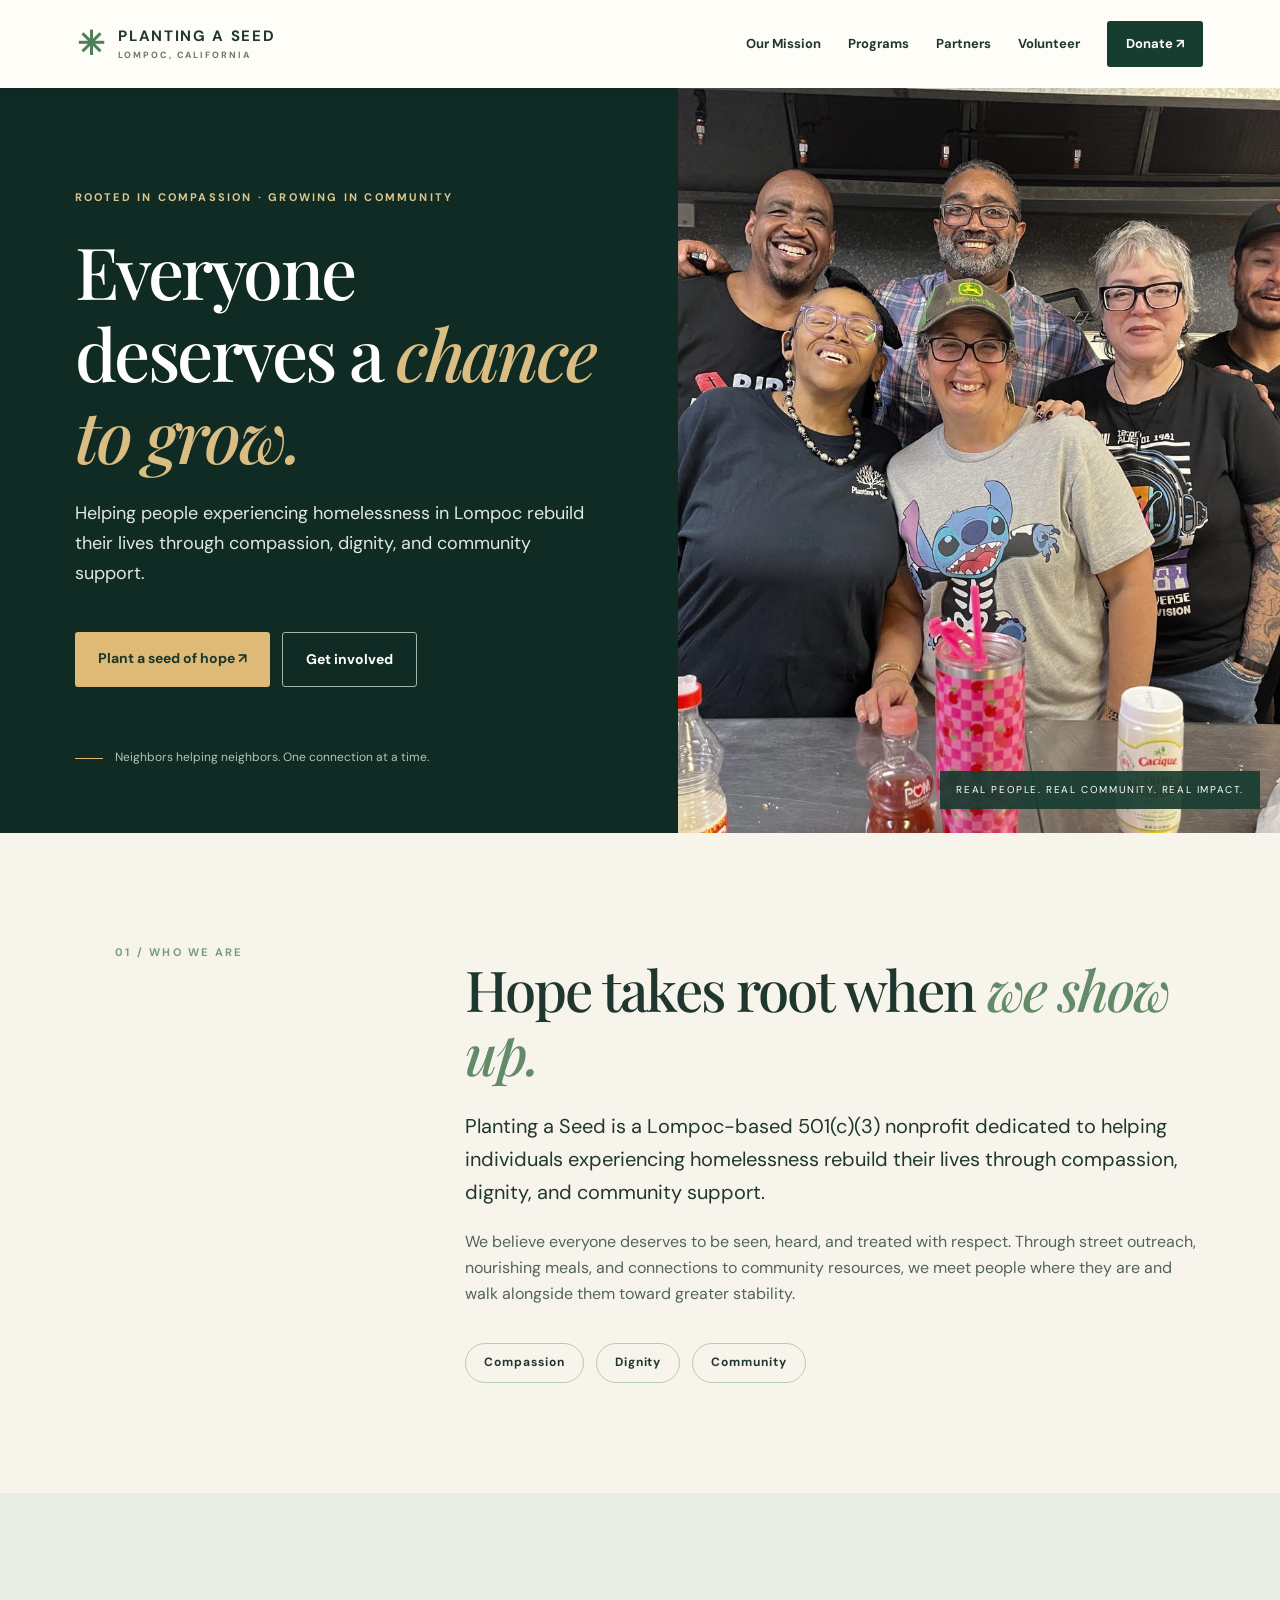
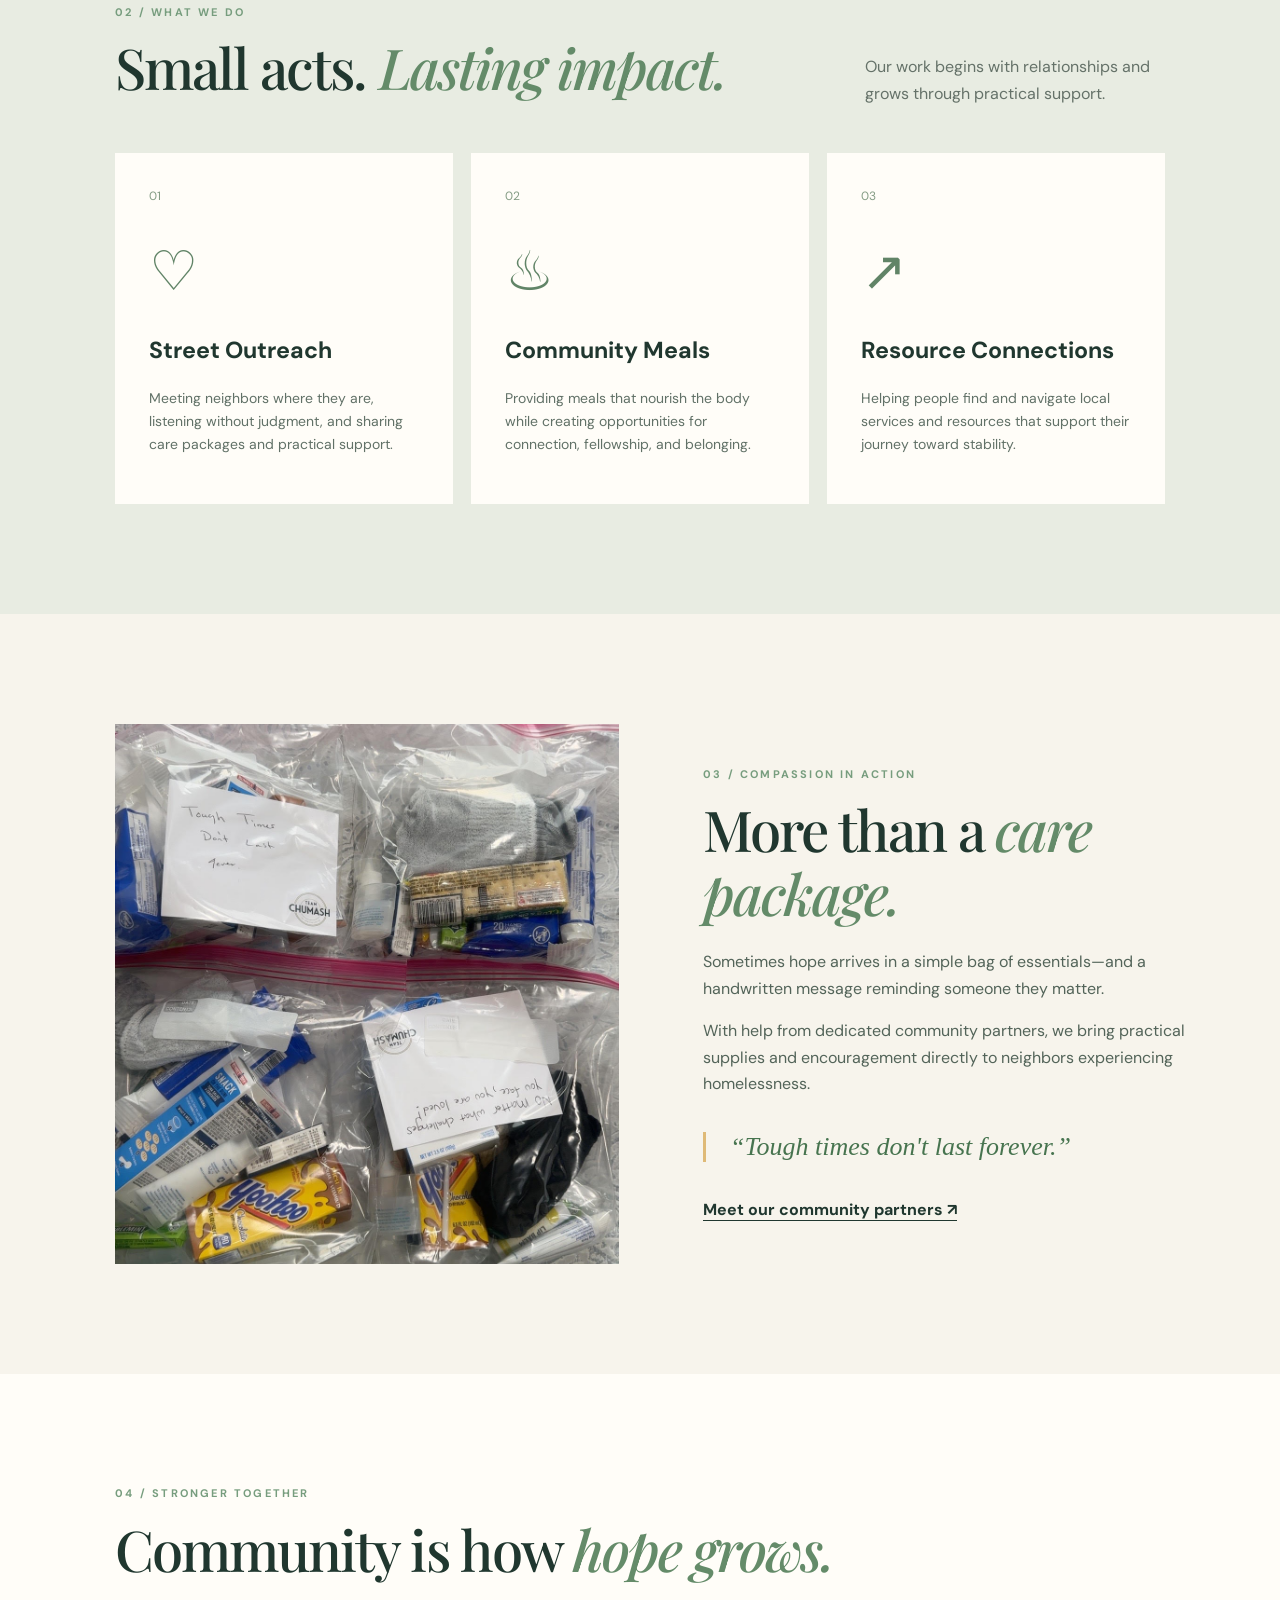
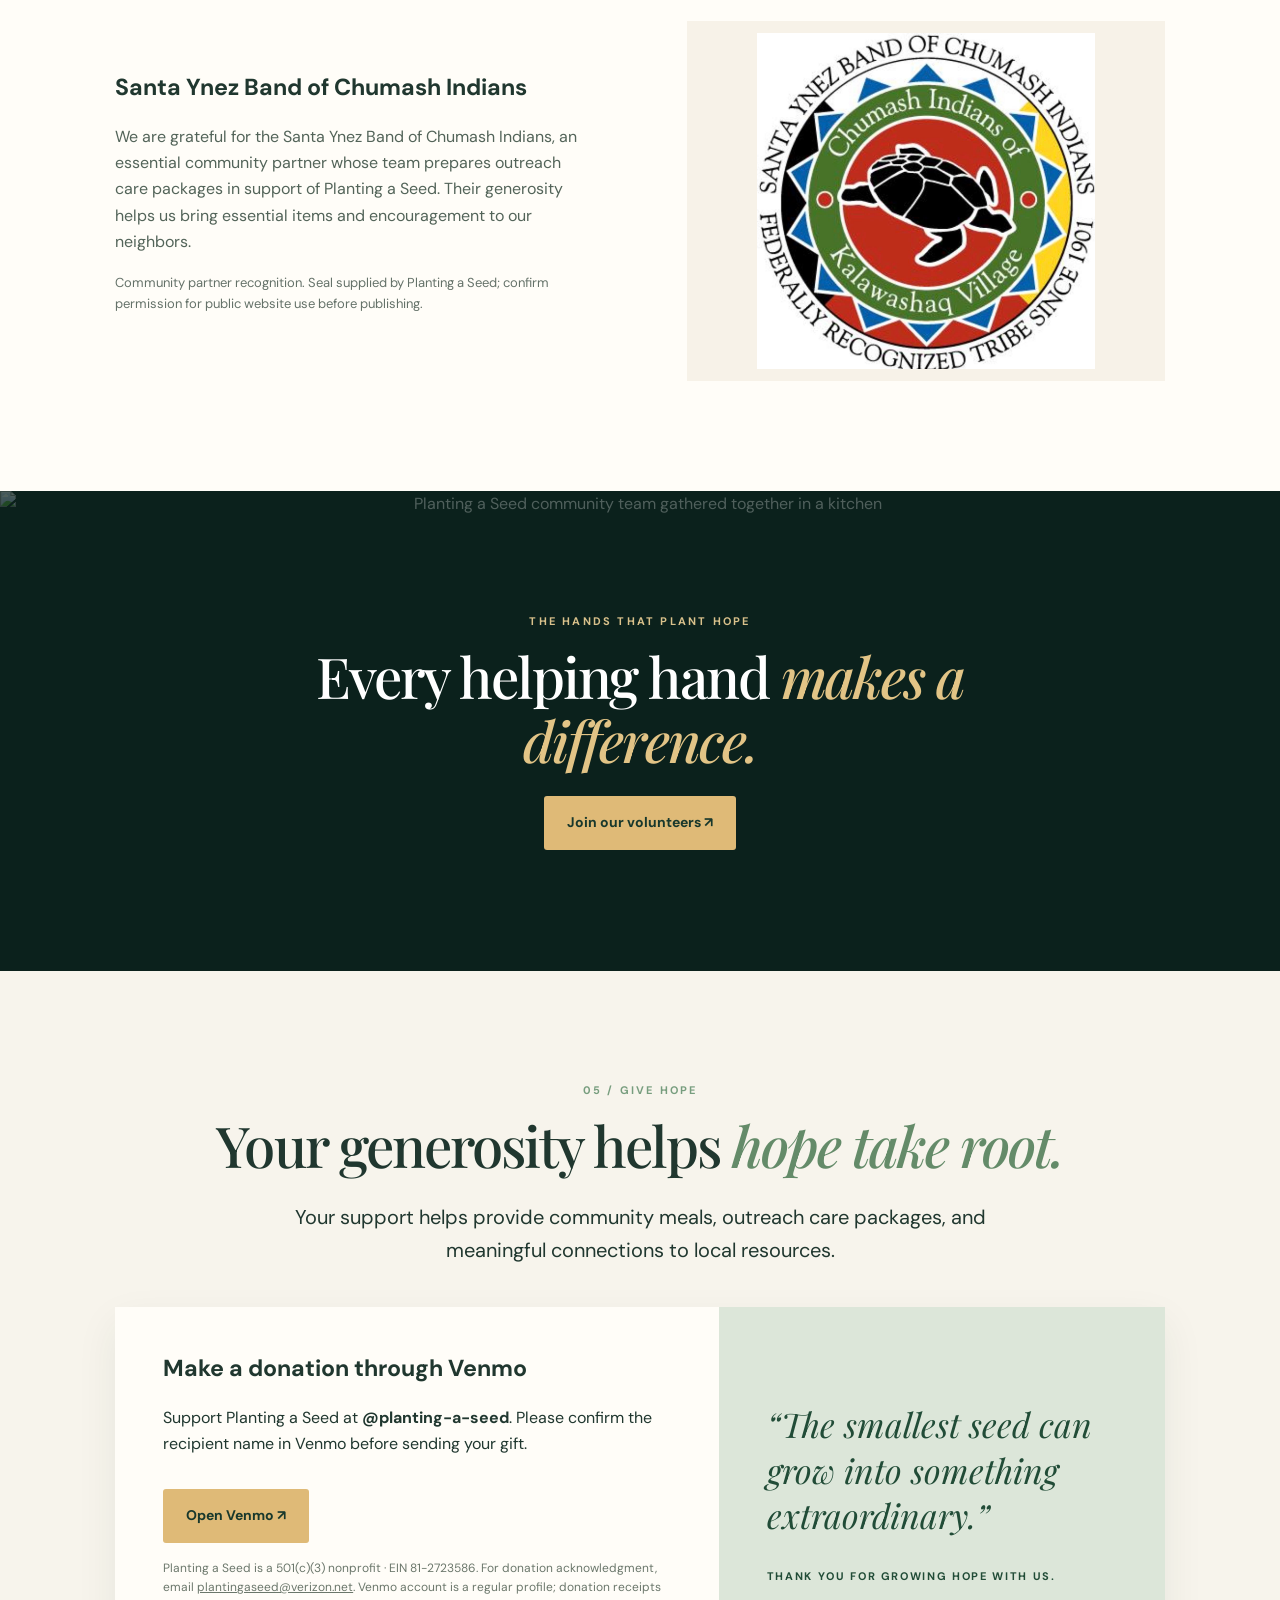
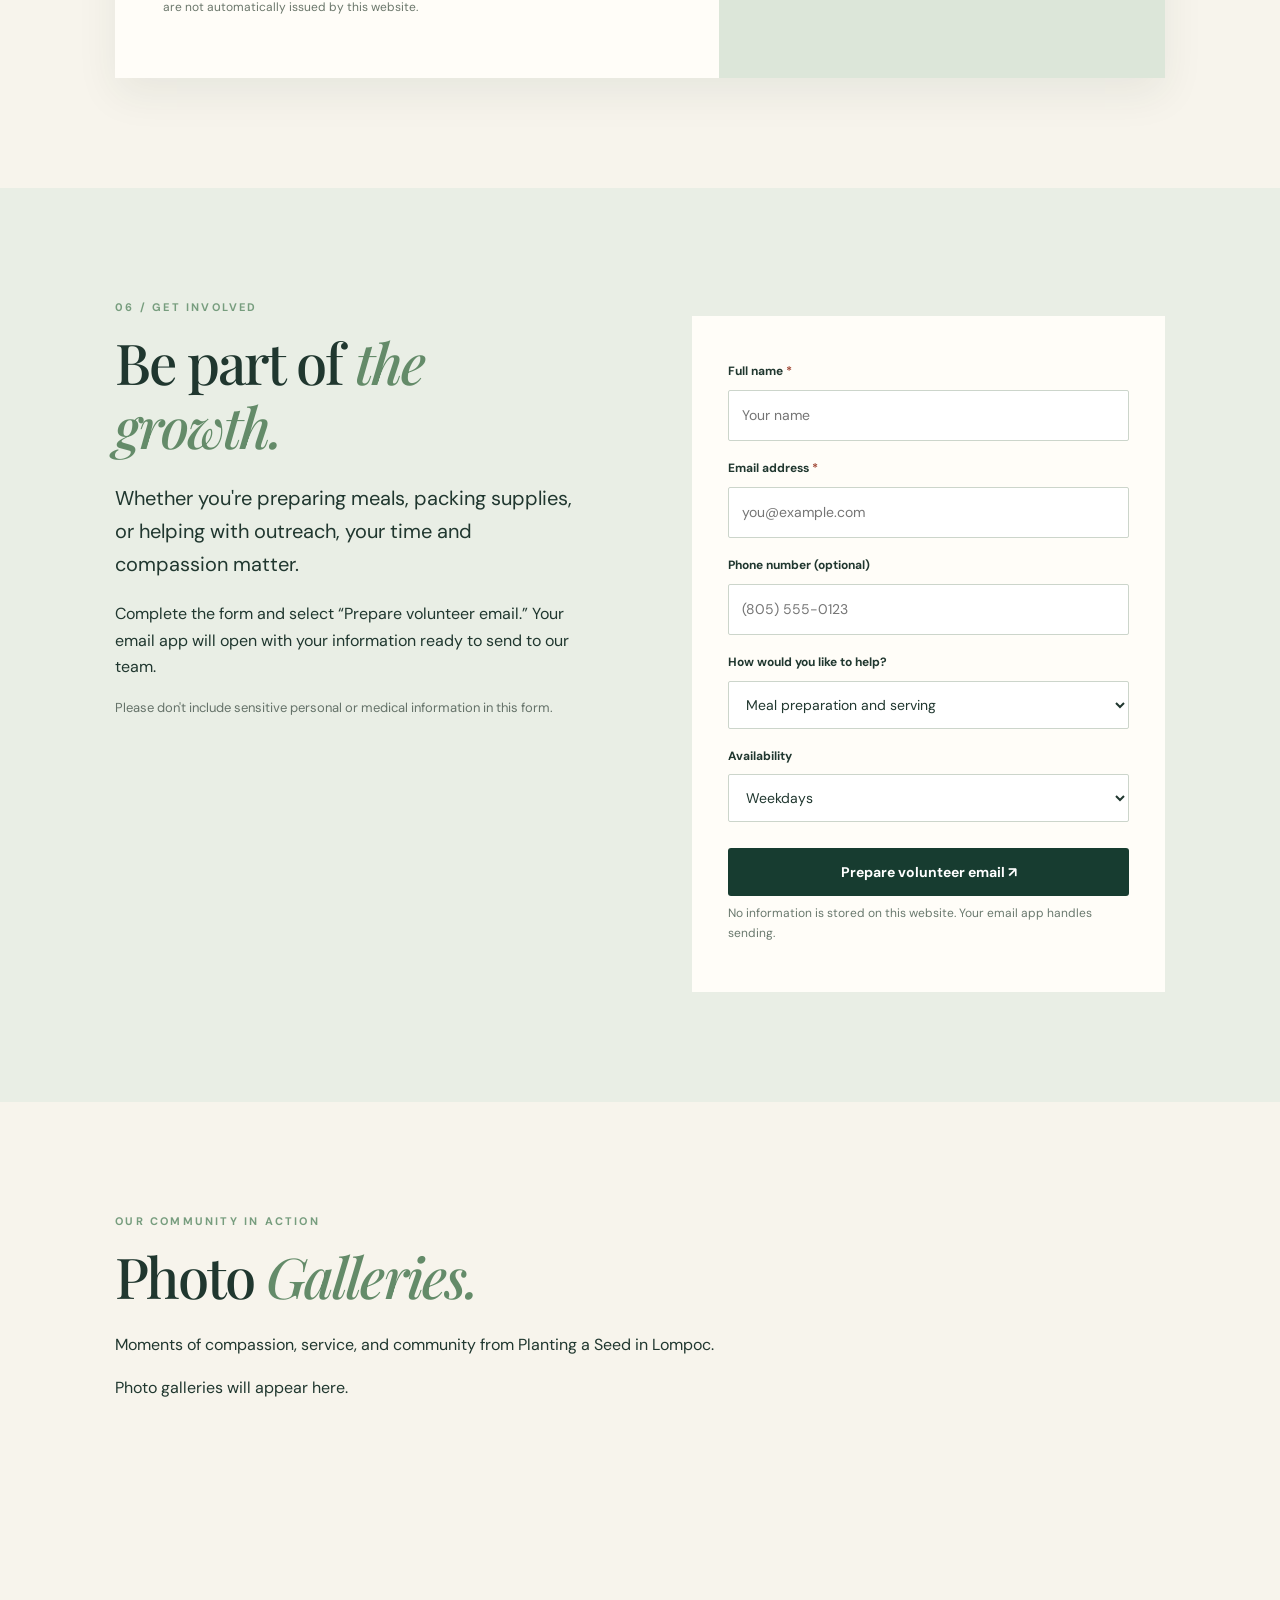
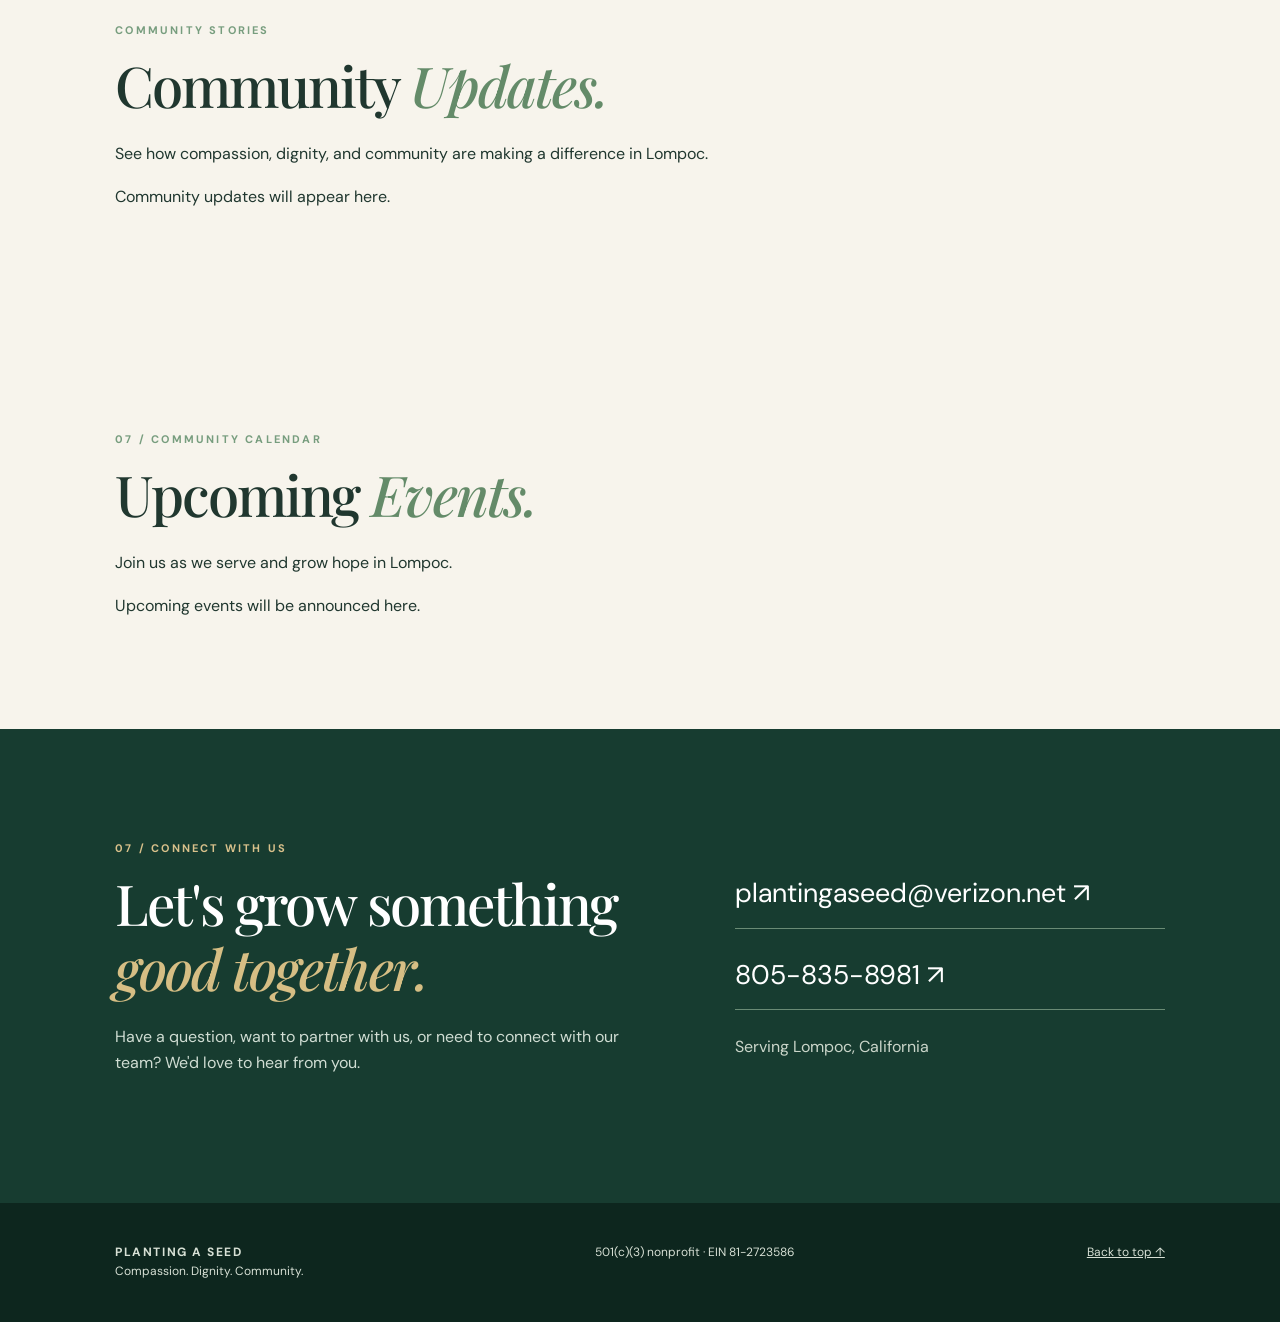
==== index.html @ 2c26a9a2 "Update index.html" ====
<!doctype html><html lang="en"><head><meta charset="utf-8"><meta name="viewport" content="width=device-width,initial-scale=1"><meta name="description" content="Planting a Seed supports neighbors experiencing homelessness in Lompoc through street outreach, meals, and community resource connections."><title>Planting a Seed | Compassion. Dignity. Community.</title><link rel="stylesheet" href="styles.css"></head><body>
<header class="site-header"><a class="brand" href="#home"><span class="brand-mark">✳</span><span>PLANTING A SEED<small>LOMPOC, CALIFORNIA</small></span></a><button class="menu-toggle" aria-label="Toggle navigation" aria-expanded="false">☰</button><nav id="nav"><a href="#about">Our Mission</a><a href="#programs">Programs</a><a href="#partners">Partners</a><a href="#volunteer">Volunteer</a><a class="nav-donate" href="#donate">Donate <span aria-hidden="true">↗</span></a></nav></header>
<main id="home"><section class="hero"><div class="hero-copy"><div class="eyebrow">ROOTED IN COMPASSION · GROWING IN COMMUNITY</div><h1>Everyone deserves a <em>chance to grow.</em></h1><p>Helping people experiencing homelessness in Lompoc rebuild their lives through compassion, dignity, and community support.</p><div class="actions"><a class="btn btn-gold" href="#donate">Plant a seed of hope ↗</a><a class="btn btn-outline" href="#volunteer">Get involved</a></div><div class="hero-note"><span class="line"></span>Neighbors helping neighbors. One connection at a time.</div></div><div class="hero-visual"><img src="Volunteers.jpg" alt="Planting a Seed community team gathered together in a kitchen"><div class="photo-caption">REAL PEOPLE. REAL COMMUNITY. REAL IMPACT.</div></div></section>
<section id="about" class="intro section"><div class="section-tag">01 / WHO WE ARE</div><div><h2>Hope takes root when <em>we show up.</em></h2><p class="lead">Planting a Seed is a Lompoc-based 501(c)(3) nonprofit dedicated to helping individuals experiencing homelessness rebuild their lives through compassion, dignity, and community support.</p><p>We believe everyone deserves to be seen, heard, and treated with respect. Through street outreach, nourishing meals, and connections to community resources, we meet people where they are and walk alongside them toward greater stability.</p><div class="values"><span>Compassion</span><span>Dignity</span><span>Community</span></div></div></section>
<section id="programs" class="programs section"><div class="section-heading"><div><div class="section-tag">02 / WHAT WE DO</div><h2>Small acts. <em>Lasting impact.</em></h2></div><p>Our work begins with relationships and grows through practical support.</p></div><div class="program-grid"><article class="program-card"><div class="program-number">01</div><div class="program-icon">♡</div><h3>Street Outreach</h3><p>Meeting neighbors where they are, listening without judgment, and sharing care packages and practical support.</p></article><article class="program-card"><div class="program-number">02</div><div class="program-icon">♨</div><h3>Community Meals</h3><p>Providing meals that nourish the body while creating opportunities for connection, fellowship, and belonging.</p></article><article class="program-card"><div class="program-number">03</div><div class="program-icon">↗</div><h3>Resource Connections</h3><p>Helping people find and navigate local services and resources that support their journey toward stability.</p></article></div></section>
<section class="story section"><div class="story-image"><img src="CP.jpg" alt="Planting a Seed outreach care packages"></div><div class="story-copy"><div class="section-tag">03 / COMPASSION IN ACTION</div><h2>More than a <em>care package.</em></h2><p>Sometimes hope arrives in a simple bag of essentials—and a handwritten message reminding someone they matter.</p><p>With help from dedicated community partners, we bring practical supplies and encouragement directly to neighbors experiencing homelessness.</p><blockquote>“Tough times don't last forever.”</blockquote><a class="text-link" href="#partners">Meet our community partners ↗</a></div></section>
<section id="partners" class="partners section"><div class="section-tag">04 / STRONGER TOGETHER</div><h2>Community is how <em>hope grows.</em></h2><div class="partner-layout"><div><h3>Santa Ynez Band of Chumash Indians</h3><p>We are grateful for the Santa Ynez Band of Chumash Indians, an essential community partner whose team prepares outreach care packages in support of Planting a Seed. Their generosity helps us bring essential items and encouragement to our neighbors.</p><p class="muted">Community partner recognition. Seal supplied by Planting a Seed; confirm permission for public website use before publishing.</p></div><img class="partner-seal" src="chumash.jpg" alt="Santa Ynez Band of Chumash Indians tribal seal"></div></section>
<section class="volunteer-photo"><img src="Care packages.jpg" alt="Planting a Seed community team gathered together in a kitchen"><div><div class="section-tag light">THE HANDS THAT PLANT HOPE</div><h2>Every helping hand <em>makes a difference.</em></h2><a href="#volunteer" class="btn btn-gold">Join our volunteers ↗</a></div></section>
<section id="donate" class="donate section"><div class="section-tag">05 / GIVE HOPE</div><h2>Your generosity helps <em>hope take root.</em></h2><p class="lead">Your support helps provide community meals, outreach care packages, and meaningful connections to local resources.</p><div class="donate-panel"><div><h3>Make a donation through Venmo</h3><p>Support Planting a Seed at <strong>@planting-a-seed</strong>. Please confirm the recipient name in Venmo before sending your gift.</p><a class="btn btn-gold" href="https://venmo.com/u/planting-a-seed" target="_blank" rel="noopener noreferrer">Open Venmo ↗</a><p class="fineprint">Planting a Seed is a 501(c)(3) nonprofit · EIN 81-2723586. For donation acknowledgment, email <a href="mailto:plantingaseed@verizon.net">plantingaseed@verizon.net</a>. Venmo account is a regular profile; donation receipts are not automatically issued by this website.</p></div><div class="donate-quote">“The smallest seed can grow into something extraordinary.”<span>THANK YOU FOR GROWING HOPE WITH US.</span></div></div></section>
<section id="volunteer" class="volunteer section"><div class="section-tag">06 / GET INVOLVED</div><div class="volunteer-grid"><div><h2>Be part of <em>the growth.</em></h2><p class="lead">Whether you're preparing meals, packing supplies, or helping with outreach, your time and compassion matter.</p><p>Complete the form and select “Prepare volunteer email.” Your email app will open with your information ready to send to our team.</p><p class="muted">Please don't include sensitive personal or medical information in this form.</p></div><form id="volunteer-form"><label for="full-name">Full name <span>*</span></label><input id="full-name" name="full-name" required autocomplete="name" maxlength="100" placeholder="Your name"><label for="email">Email address <span>*</span></label><input id="email" name="email" type="email" required autocomplete="email" maxlength="150" placeholder="you@example.com"><label for="phone">Phone number (optional)</label><input id="phone" name="phone" type="tel" autocomplete="tel" maxlength="30" placeholder="(805) 555-0123"><label for="interest">How would you like to help?</label><select id="interest" name="interest"><option>Meal preparation and serving</option><option>Street outreach</option><option>Care package preparation</option><option>Community resource assistance</option><option>Wherever I'm needed</option></select><label for="availability">Availability</label><select id="availability" name="availability"><option>Weekdays</option><option>Weekends</option><option>Flexible</option></select><button class="btn btn-green" type="submit">Prepare volunteer email ↗</button><p class="form-help" id="form-status" role="status">No information is stored on this website. Your email app handles sending.</p></form></div></section>
<section id="photos" class="section"><div class="section-tag">OUR COMMUNITY IN ACTION</div><h2>Photo <em>Galleries.</em></h2><p>Moments of compassion, service, and community from Planting a Seed in Lompoc.</p><div id="galleries-list"><p>Photo galleries will appear here.</p></div></section>
<section id="updates" class="section"><div class="section-tag">COMMUNITY STORIES</div><h2>Community <em>Updates.</em></h2><p>See how compassion, dignity, and community are making a difference in Lompoc.</p><div id="updates-list"><p>Community updates will appear here.</p></div></section>
<section id="events" class="section"> <div class="section-tag">07 / COMMUNITY CALENDAR</div> <h2>Upcoming <em>Events.</em></h2> <p>Join us as we serve and grow hope in Lompoc.</p> <div id="events-list"> <p>Upcoming events will be announced here.</p></div></section>
<section id="contact" class="contact section"><div><div class="section-tag light">07 / CONNECT WITH US</div><h2>Let's grow something <em>good together.</em></h2><p>Have a question, want to partner with us, or need to connect with our team? We'd love to hear from you.</p></div><div class="contact-links"><a href="mailto:plantingaseed@verizon.net">plantingaseed@verizon.net ↗</a><a href="tel:+18058358981">805-835-8981 ↗</a><span>Serving Lompoc, California</span></div></section></main>
<!-- Photo Gallery Lightbox --><div id="photo-lightbox"role="dialog"aria-modal="true"aria-label="Photo gallery viewer"aria-hidden="true"style="display:none;"><button id="lightbox-close"aria-label="Close photo viewer">&times;</button><button id="lightbox-prev"aria-label="Previous photo">&#10094;</button><img id="lightbox-image"src=""alt="Gallery photo"><button id="lightbox-next"aria-label="Next photo">&#10095;</button><div id="lightbox-counter"></div></div><!-- End Photo Gallery Lightbox -->
<footer><div><strong>PLANTING A SEED</strong><span>Compassion. Dignity. Community.</span></div><div>501(c)(3) nonprofit · EIN 81-2723586</div><a href="#home">Back to top ↑</a></footer><script src="script.js"></script></body></html>
---- styles.css ----
@import url('https://fonts.googleapis.com/css2?family=DM+Sans:wght@400;500;600;700&family=Playfair+Display:ital,wght@0,500;0,600;0,700;1,500;1,600&display=swap');:root{--green:#173c30;--deep:#102b24;--cream:#f7f4ec;--sage:#e8ece2;--gold:#dfba77;--ink:#20372f;--muted:#657269}*{box-sizing:border-box}html{scroll-behavior:smooth}body{margin:0;color:var(--ink);background:var(--cream);font:16px/1.65 'DM Sans',Arial,sans-serif}h1,h2,h3,p{margin-top:0}h1,h2,h3{line-height:1.14}h1,h2{font-family:'Playfair Display',Georgia,serif;font-weight:500;letter-spacing:-.035em}h1{font-size:clamp(3.1rem,5.6vw,6rem);margin:24px 0}h2{font-size:clamp(2.5rem,4.4vw,4.6rem);margin:14px 0 24px}h3{font-size:1.45rem}em{font-weight:500;color:#648b69}a{color:inherit}img{display:block;width:100%;height:100%;object-fit:cover}.site-header{height:88px;display:flex;align-items:center;justify-content:space-between;padding:0 6%;background:#fffdf8;position:sticky;top:0;z-index:20;box-shadow:0 2px 16px #102b240b}.brand{display:flex;align-items:center;gap:12px;text-decoration:none;font-size:15px;font-weight:700;letter-spacing:.11em;line-height:1.2}.brand small{display:block;font-size:9px;letter-spacing:.21em;color:#6b776b;margin-top:5px}.brand-mark{font-size:33px;color:#4d8059}.site-header nav{display:flex;align-items:center;gap:27px}.site-header nav a{text-decoration:none;font-size:13px;font-weight:700}.site-header nav a:hover,.text-link:hover{color:#63865b}.nav-donate{background:var(--green);color:#fff!important;padding:12px 19px;border-radius:3px}.menu-toggle{display:none}.hero{background:var(--deep);color:white;display:grid;grid-template-columns:53% 47%;min-height:660px}.hero-copy{padding:100px 9% 65px 11%;display:flex;flex-direction:column;align-items:flex-start;justify-content:center}.hero h1 em{color:#d9bd82}.hero p{font-size:18px;color:#e1e9df;max-width:530px}.eyebrow,.section-tag{font-size:11px;font-weight:700;letter-spacing:.2em;color:#779d7e}.eyebrow{color:#ddc68f}.actions{display:flex;gap:12px;flex-wrap:wrap;margin:26px 0}.btn{display:inline-block;text-decoration:none;border:0;border-radius:3px;padding:15px 23px;font-weight:700;font-family:inherit;font-size:14px;cursor:pointer;transition:transform .2s}.btn:hover{transform:translateY(-2px)}.btn-gold{background:var(--gold);color:#18382c}.btn-outline{border:1px solid #a6b5a9;color:white}.btn-green{background:var(--green);color:#fff}.hero-note{margin-top:35px;color:#b3c3b8;font-size:12px}.line{display:inline-block;width:28px;height:1px;background:var(--gold);vertical-align:middle;margin-right:12px}.hero-visual{position:relative;min-height:480px}.hero-visual img{filter:saturate(.85)}.photo-caption{position:absolute;bottom:24px;right:20px;background:#173c30e8;color:white;padding:11px 16px;font-size:10px;letter-spacing:.16em}.section{padding:110px 9%}.intro{display:grid;grid-template-columns:30% 70%;gap:35px}.intro>div:last-child{max-width:800px}.lead{font-size:20px;line-height:1.65}.intro p:not(.lead),.story p,.partners p{color:#536459}.values{display:flex;flex-wrap:wrap;gap:12px;margin-top:35px}.values span{border:1px solid #b8c9b7;padding:9px 18px;border-radius:40px;font-size:12px;font-weight:700;letter-spacing:.08em}.programs{background:var(--sage)}.section-heading{display:flex;justify-content:space-between;align-items:end;gap:40px}.section-heading>p{max-width:300px;color:var(--muted)}.program-grid{display:grid;grid-template-columns:repeat(3,1fr);gap:18px;margin-top:30px}.program-card{background:#fffdf8;padding:34px;min-height:310px}.program-number{font-size:12px;color:#849c84}.program-icon{font-family:Georgia,serif;font-size:55px;color:#618467;margin:20px 0}.program-card p{color:#617167;font-size:14px}.story{display:grid;grid-template-columns:48% 52%;gap:8%;align-items:center}.story-image{height:540px}.story-copy{padding-right:10%}.story blockquote{font:italic 26px Georgia,serif;color:#47744f;border-left:3px solid var(--gold);padding-left:24px;margin:35px 0}.text-link{font-weight:700;text-decoration:none;border-bottom:1px solid}.partners{background:#fffdf8}.partner-layout{display:grid;grid-template-columns:1fr 1fr;gap:9%;align-items:center;margin-top:40px}.partner-layout img{height:360px}.muted{font-size:13px;color:var(--muted)!important}.volunteer-photo{position:relative;min-height:480px;display:flex;align-items:center;justify-content:center;text-align:center;background:#0b211c;color:white;overflow:hidden}.volunteer-photo>img{position:absolute;inset:0;opacity:.28}.volunteer-photo>div{position:relative;max-width:750px;padding:50px 20px}.volunteer-photo h2 em{color:#e2c486}.light{color:#d9c18b}.donate{text-align:center}.donate>.lead{max-width:700px;margin:0 auto 40px}.donate-panel{display:grid;grid-template-columns:1.15fr .85fr;text-align:left;margin-top:40px;background:#fffdf8;box-shadow:0 16px 40px #16332612}.donate-panel>div{padding:48px}.donate-panel .btn{margin:16px 0}.fineprint{font-size:12px;color:#6b776b}.donate-quote{background:#dce6d9;display:flex;flex-direction:column;justify-content:center;font:italic 34px/1.35 'Playfair Display',Georgia,serif;color:#214c37}.donate-quote span{font:700 11px 'DM Sans',sans-serif;letter-spacing:.15em;margin-top:30px}.volunteer{background:#e9eee5}.volunteer-grid{display:grid;grid-template-columns:1fr 1fr;gap:10%}form{background:#fffdf8;padding:36px;display:flex;flex-direction:column;gap:8px}form label{font-size:12px;font-weight:700;margin-top:10px}form label span{color:#a24b39}input,select{width:100%;padding:13px;border:1px solid #ccd5cb;background:white;border-radius:2px;font:inherit;font-size:14px;color:var(--ink)}form button{margin-top:18px}.form-help{font-size:12px;color:#6a796e}.contact{display:grid;grid-template-columns:1.2fr 1fr;gap:10%;background:var(--green);color:white}.contact h2 em{color:#d6be84}.contact p{color:#d0ddd3}.contact-links{display:flex;flex-direction:column;justify-content:center;gap:24px}.contact-links a{font-size:clamp(18px,2.2vw,27px);text-decoration:none;border-bottom:1px solid #6a8b75;padding-bottom:12px;overflow-wrap:anywhere}.contact-links span{color:#cbd6ca}footer{background:#0d261e;color:#d7e0d5;display:flex;justify-content:space-between;gap:25px;padding:40px 9%;font-size:12px}footer strong,footer span{display:block}footer strong{letter-spacing:.13em}footer a{color:inherit}@media(max-width:850px){.site-header{height:75px}.menu-toggle{display:block;background:transparent;border:0;font-size:27px;color:var(--green);cursor:pointer}.site-header nav{display:none;position:absolute;top:75px;left:0;right:0;background:#fffdf8;padding:25px 6%;flex-direction:column;align-items:stretch;gap:17px;box-shadow:0 12px 20px #102b2418}.site-header nav.open{display:flex}.hero{grid-template-columns:1fr}.hero-copy{padding:75px 7%}.hero-visual{height:340px;min-height:340px}.section{padding:75px 7%}.intro,.story,.partner-layout,.volunteer-grid,.contact,.donate-panel{grid-template-columns:1fr}.intro{gap:20px}.program-grid{grid-template-columns:1fr}.section-heading{display:block}.story{gap:30px}.story-image{height:380px}.story-copy{padding:0}.partner-layout img{height:300px}.donate-panel>div{padding:30px}.donate-quote{min-height:220px}.volunteer-grid{gap:25px}footer{flex-direction:column;padding:35px 7%}}@media(prefers-reduced-motion:reduce){html{scroll-behavior:auto}.btn{transition:none}}

/* Community partner seal */
.partner-layout img.partner-seal { object-fit: contain; background: #f7f2e8; padding: 12px; }

/* PHOTO GALLERY LIGHTBOX */

#photo-lightbox {

  position: fixed;

  inset: 0;

  z-index: 9999;

  background: rgba(0, 0, 0, 0.94);

  display: none;

  align-items: center;

  justify-content: center;

  padding: 60px 55px;

  box-sizing: border-box;

}

#photo-lightbox.is-open {

  display: flex !important;

}

#lightbox-image {

  max-width: 100%;

  max-height: 85vh;

  width: auto;

  height: auto;

  object-fit: contain;

  border-radius: 8px;

}

#photo-lightbox button {

  position: absolute;

  background: rgba(255, 255, 255, 0.15);

  color: white;

  border: none;

  border-radius: 50%;

  width: 44px;

  height: 44px;

  font-size: 26px;

  cursor: pointer;

  display: flex;

  align-items: center;

  justify-content: center;

}

#photo-lightbox button:hover {

  background: rgba(255, 255, 255, 0.3);

}

#lightbox-close {

  top: 15px;

  right: 15px;

}

#lightbox-prev {

  left: 10px;

  top: 50%;

  transform: translateY(-50%);

}

#lightbox-next {

  right: 10px;

  top: 50%;

  transform: translateY(-50%);

}

#lightbox-counter {

  position: absolute;

  bottom: 20px;

  left: 50%;

  transform: translateX(-50%);

  color: white;

  font-size: 14px;

  letter-spacing: 1px;

}

@media (max-width: 600px) {

  #photo-lightbox {

    padding: 65px 15px;

  }

  #lightbox-image {

    max-height: 75vh;

  }

  #lightbox-prev {

    left: 8px;

  }

  #lightbox-next {

    right: 8px;

  }

}
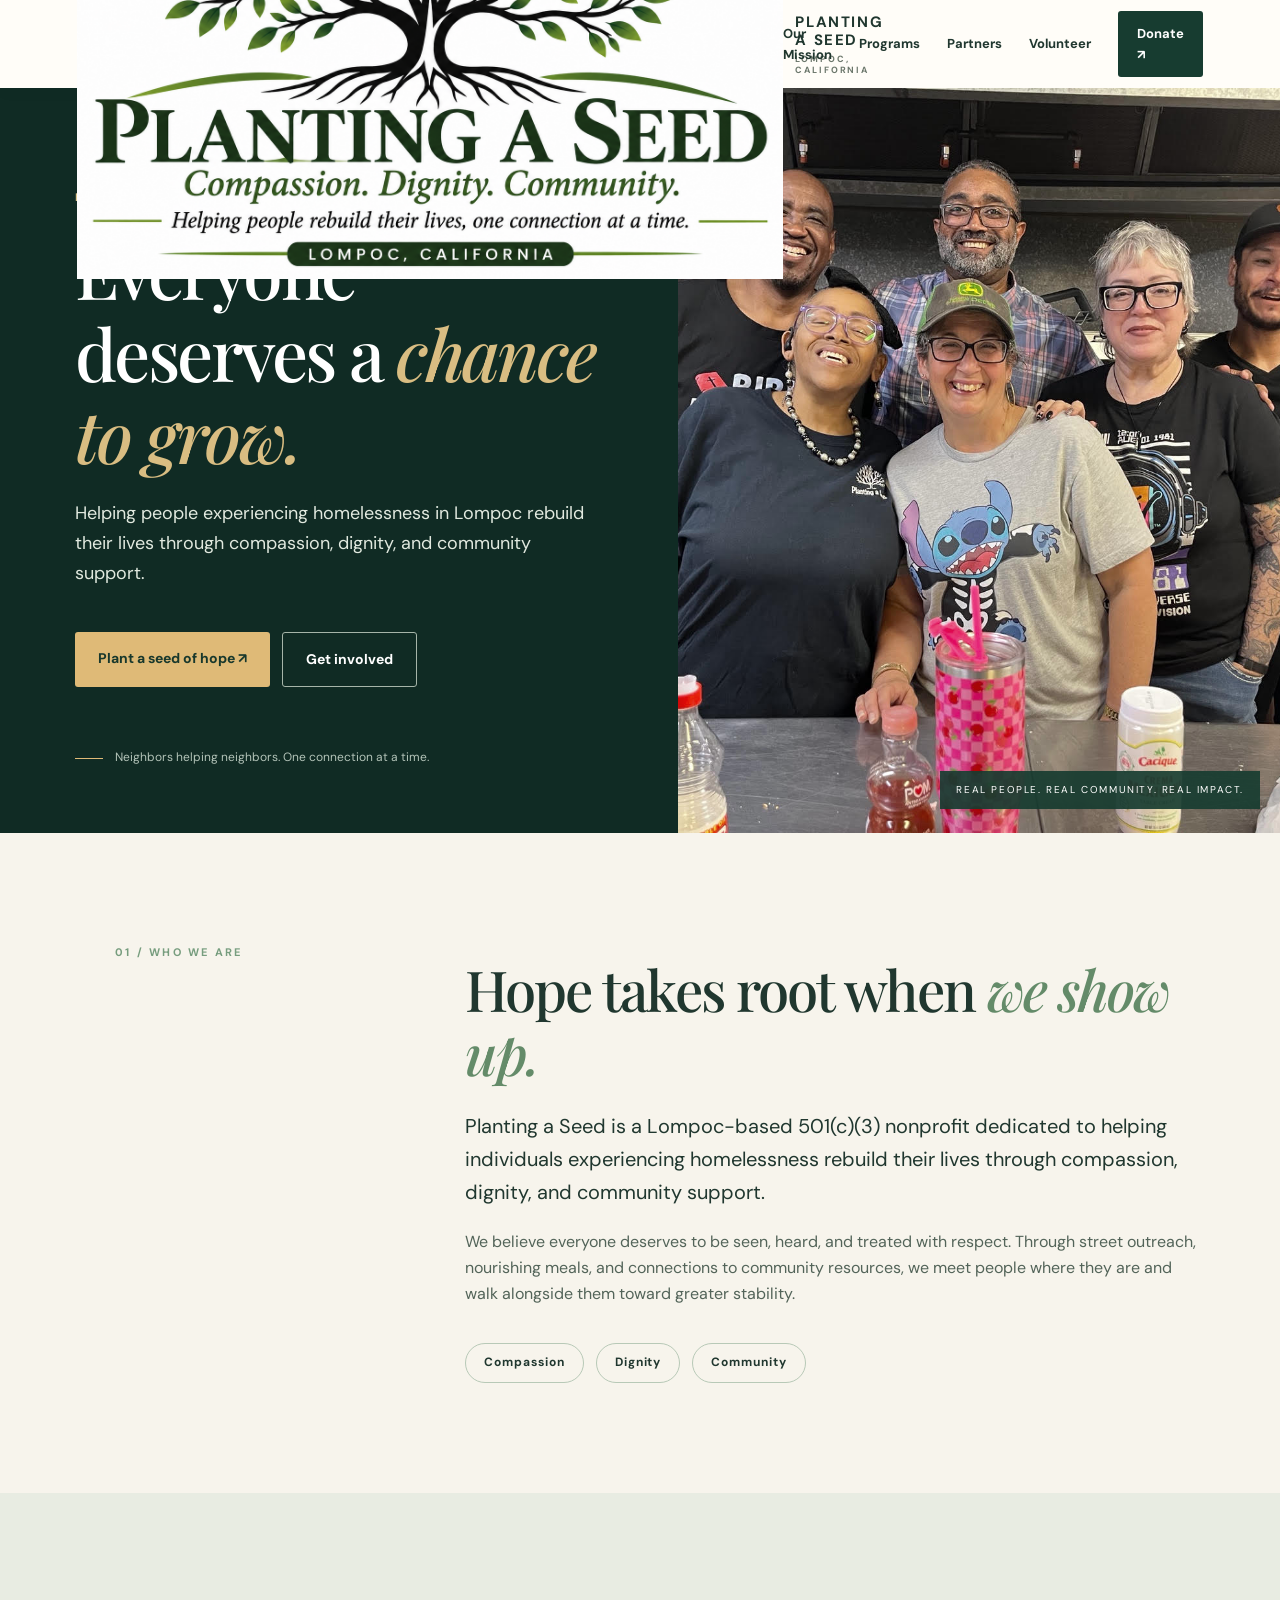
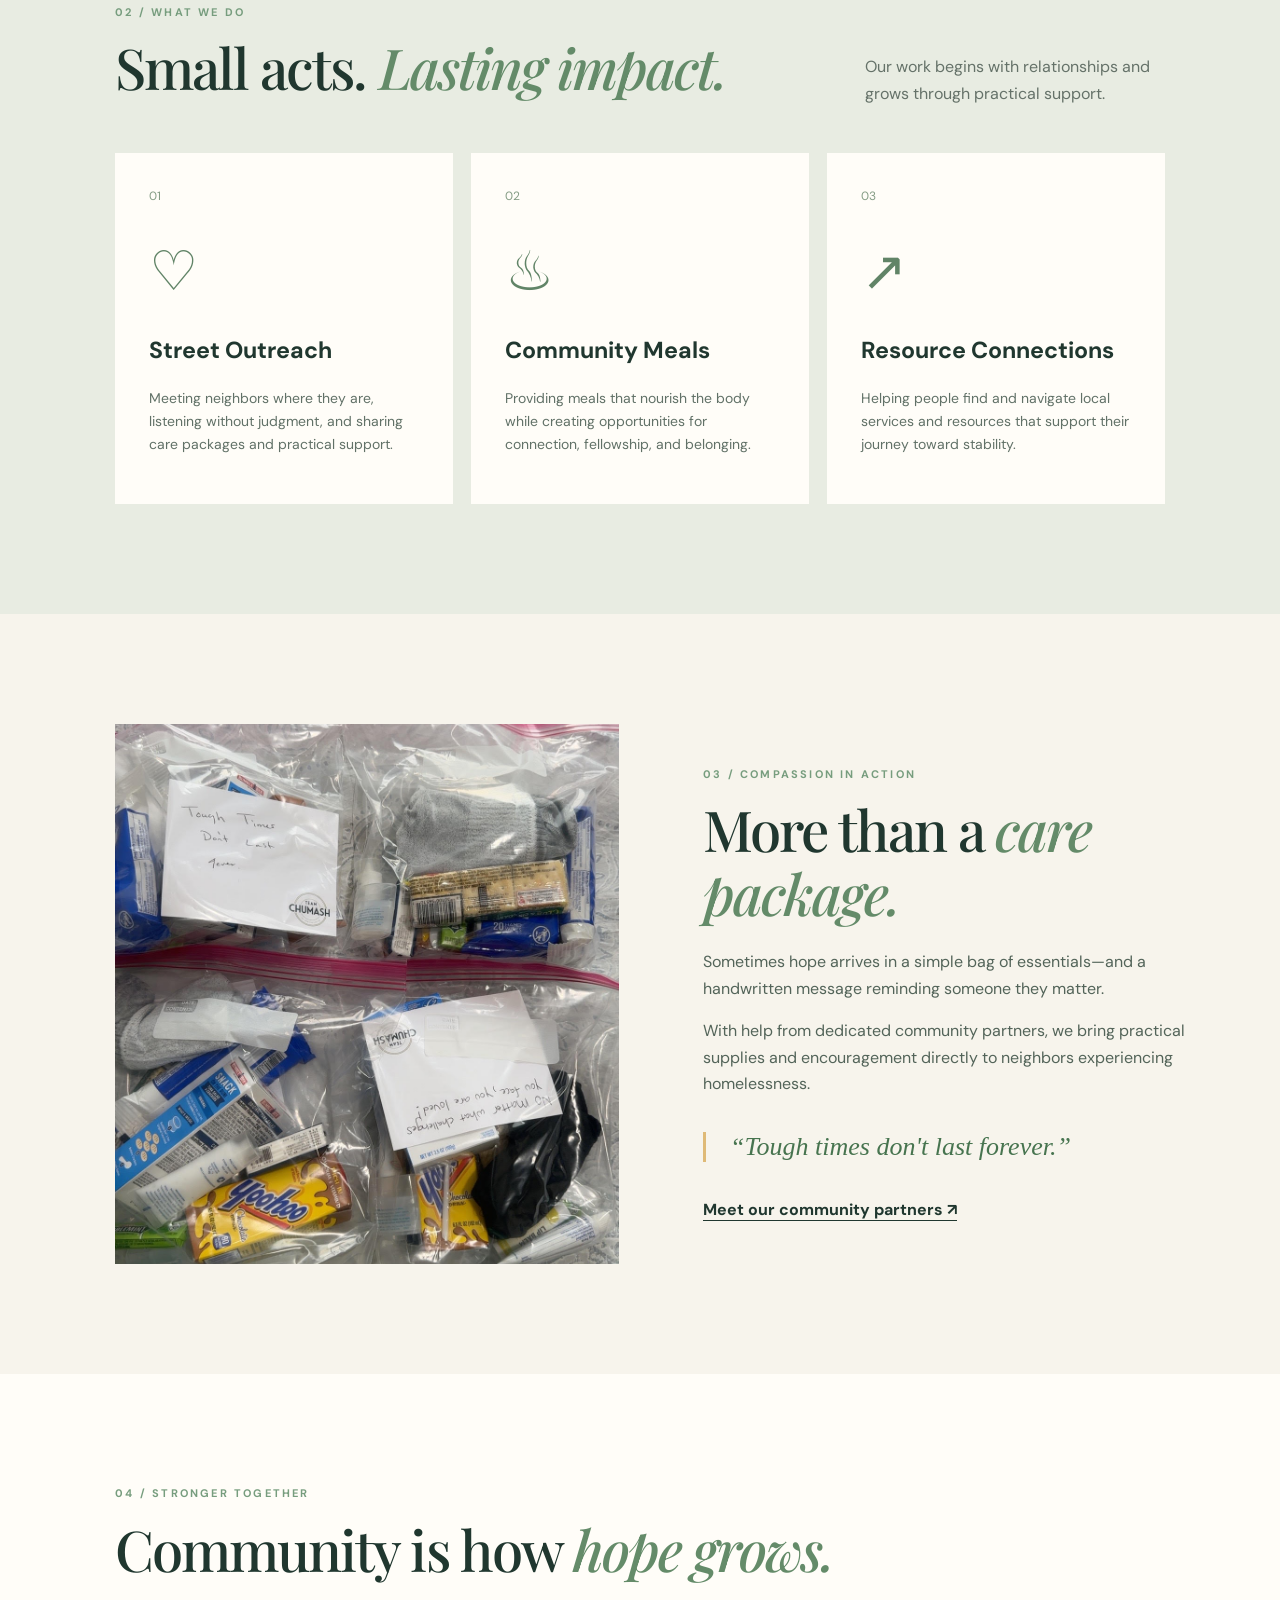
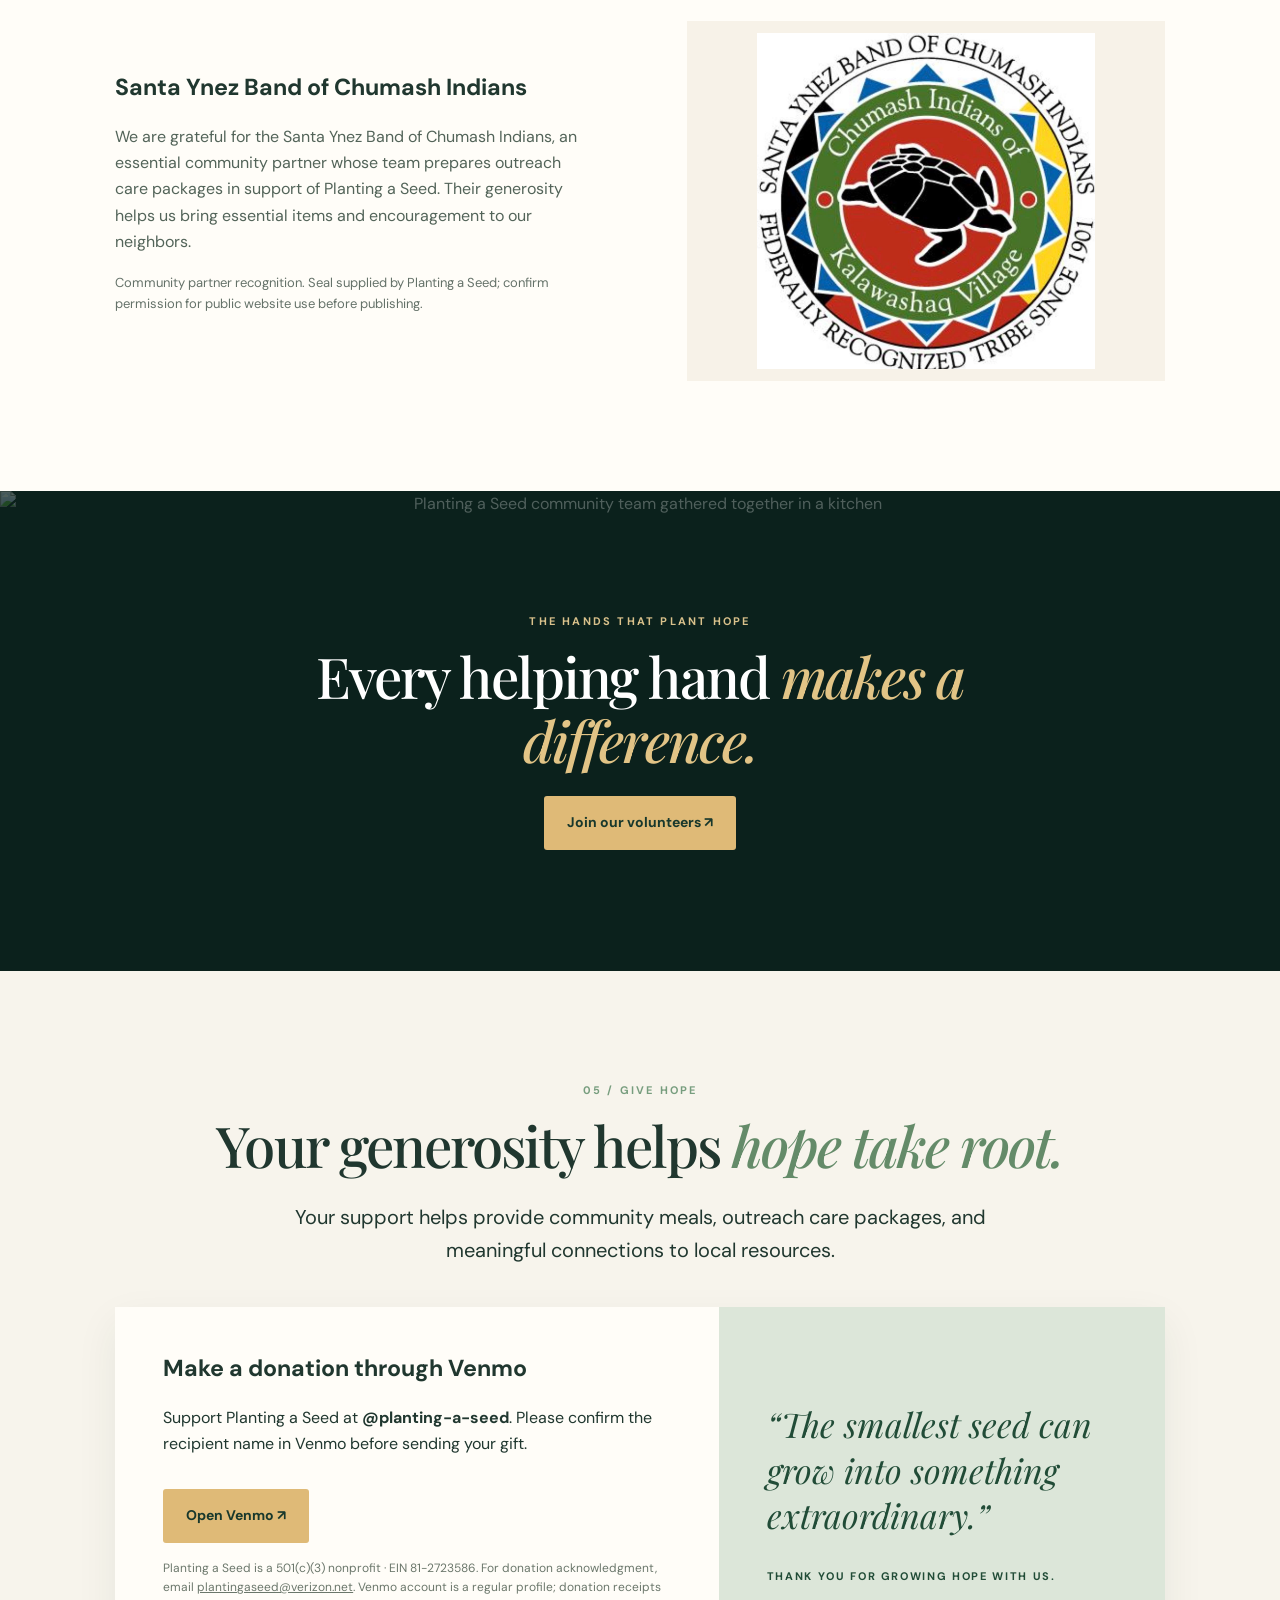
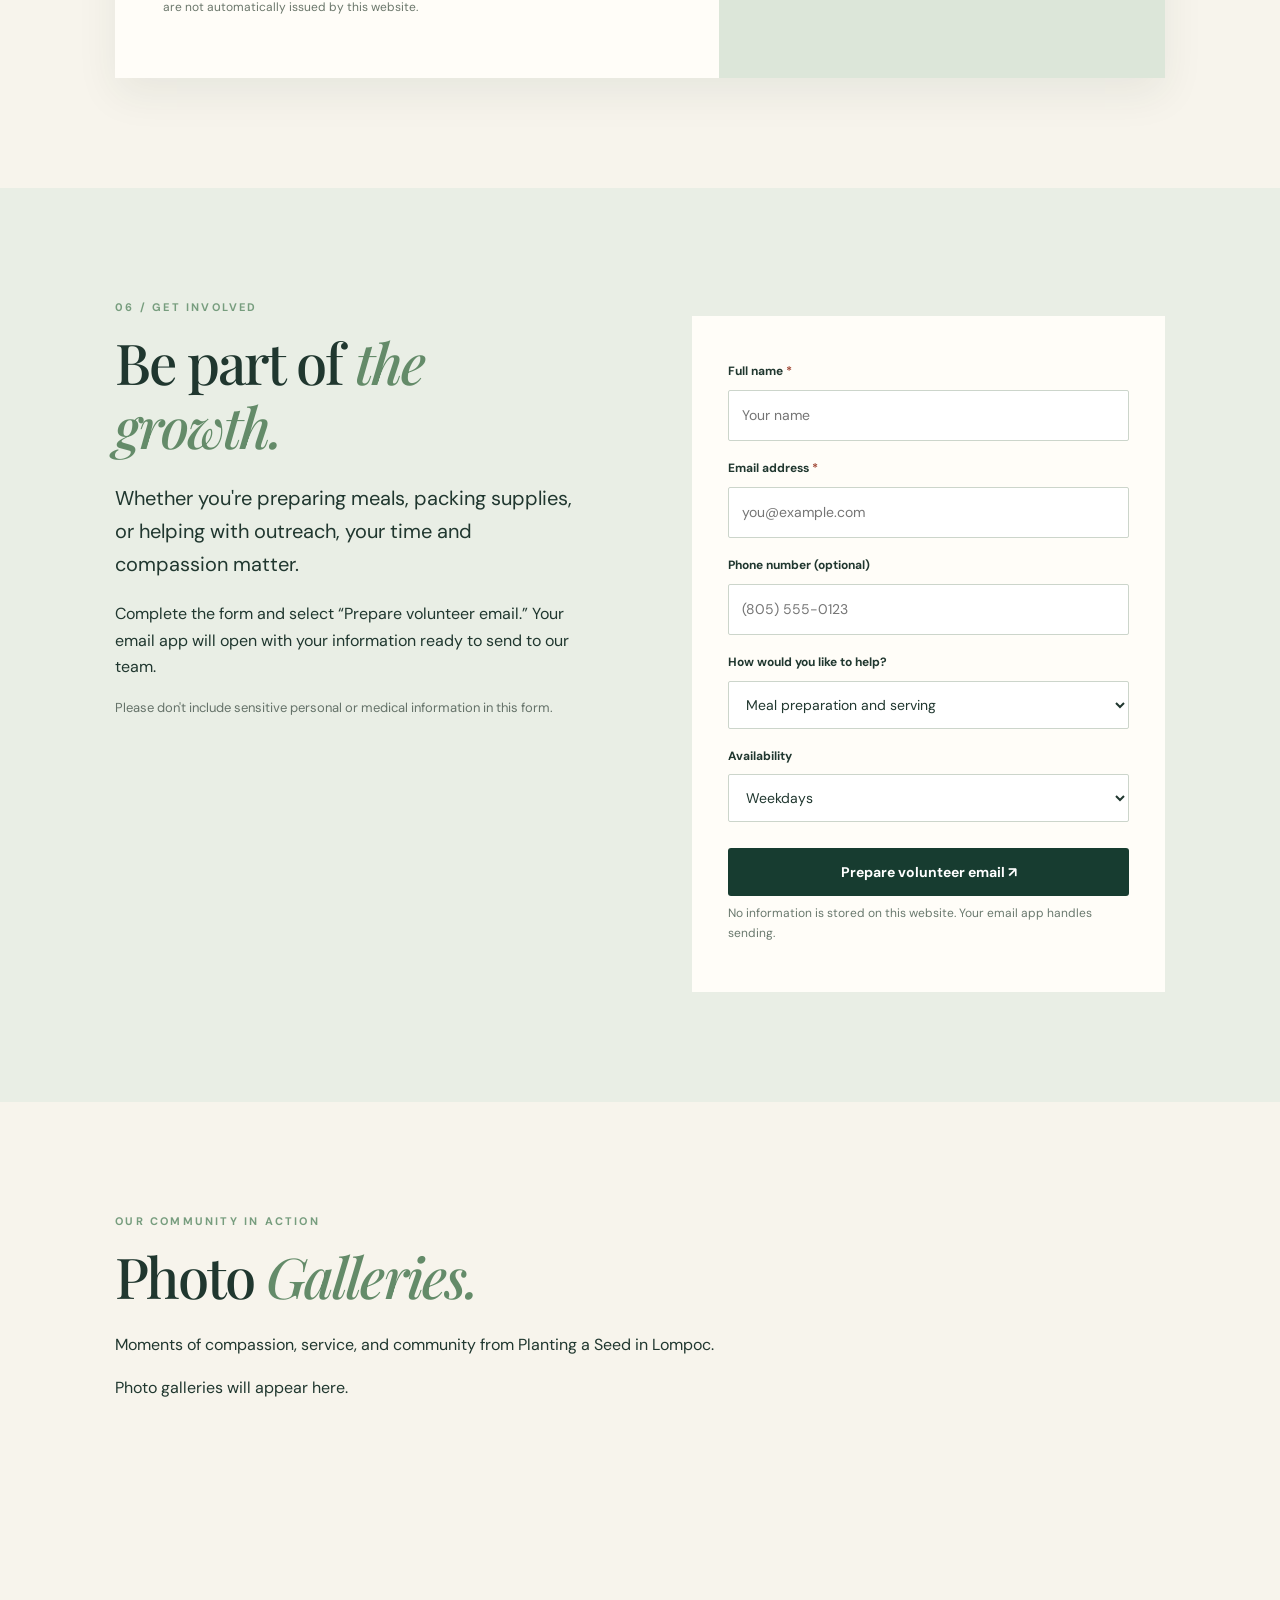
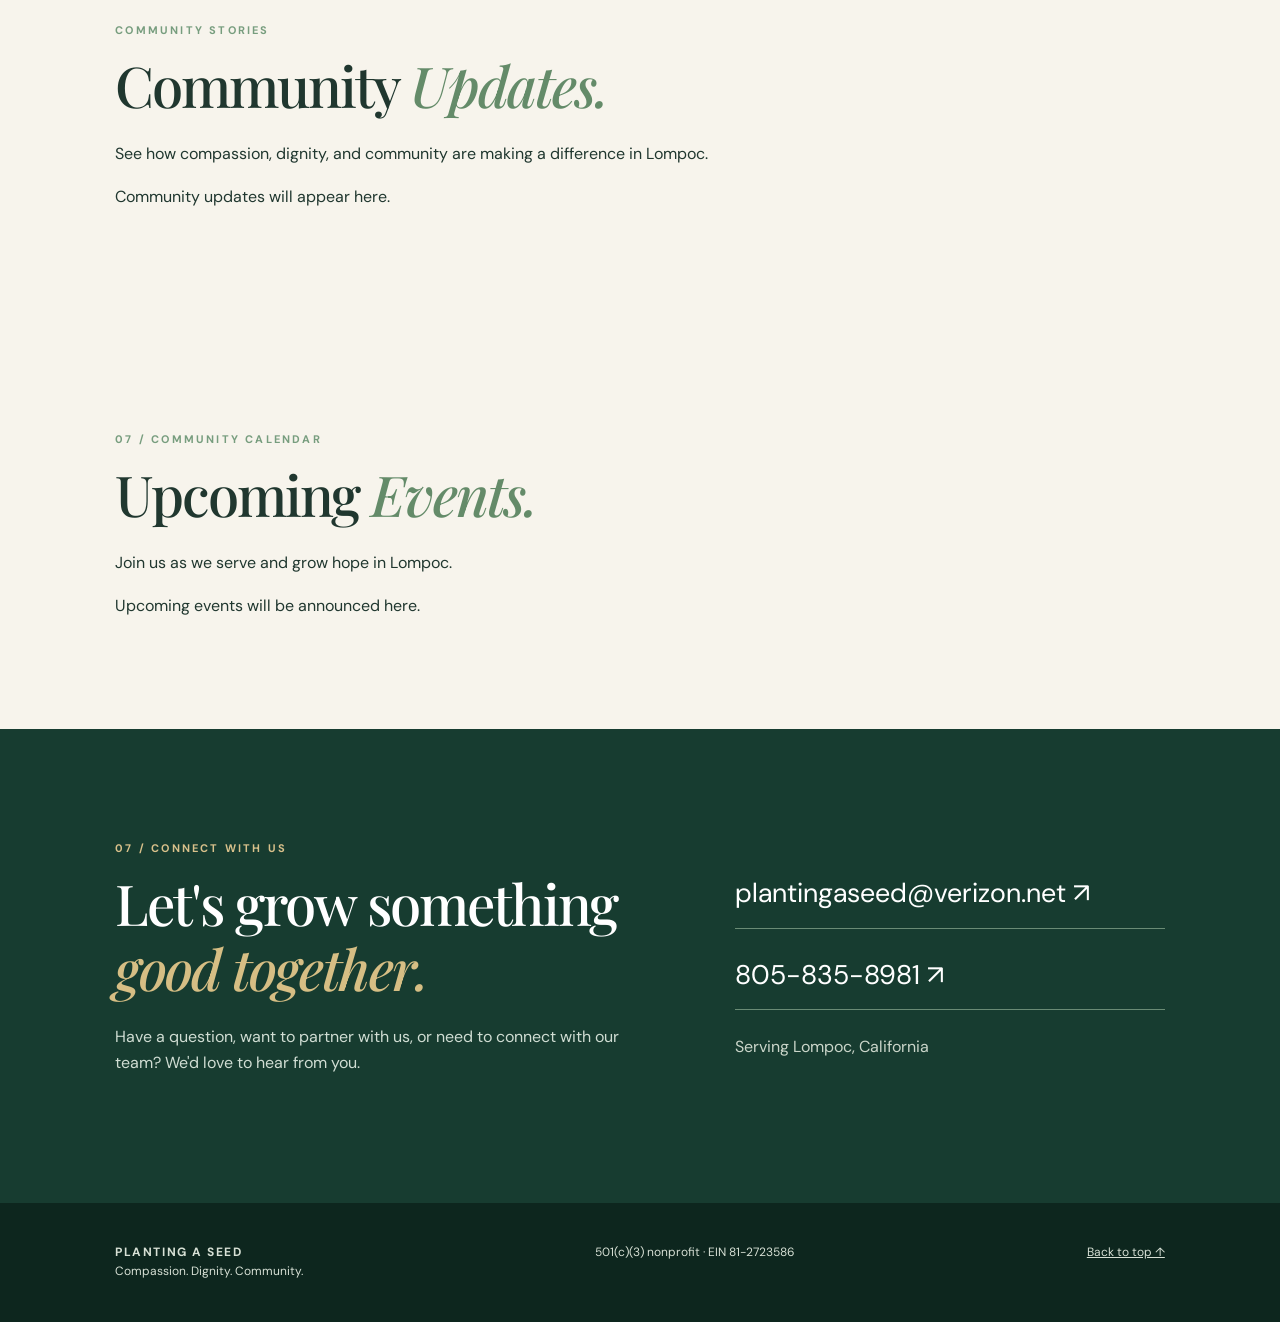
==== commit 90dd74b6: "Replace header with logo image and update markup" ====
--- a/index.html
+++ b/index.html
@@ -1,5 +1,5 @@
 <!doctype html><html lang="en"><head><meta charset="utf-8"><meta name="viewport" content="width=device-width,initial-scale=1"><meta name="description" content="Planting a Seed supports neighbors experiencing homelessness in Lompoc through street outreach, meals, and community resource connections."><title>Planting a Seed | Compassion. Dignity. Community.</title><link rel="stylesheet" href="styles.css"></head><body>
-<header class="site-header"><a class="brand" href="#home"><span class="brand-mark">✳</span><span>PLANTING A SEED<small>LOMPOC, CALIFORNIA</small></span></a><button class="menu-toggle" aria-label="Toggle navigation" aria-expanded="false">☰</button><nav id="nav"><a href="#about">Our Mission</a><a href="#programs">Programs</a><a href="#partners">Partners</a><a href="#volunteer">Volunteer</a><a class="nav-donate" href="#donate">Donate <span aria-hidden="true">↗</span></a></nav></header>
+<header class="site-header"><a class="brand" href="#home"><img class="brand-mark" src="logo.png" alt="Planting a Seed logo"><span>PLANTING A SEED<small>LOMPOC, CALIFORNIA</small></span></a><button class="menu-toggle" aria-label="Toggle navigation" aria-expanded="false">☰</button><nav id="nav"><a href="#about">Our Mission</a><a href="#programs">Programs</a><a href="#partners">Partners</a><a href="#volunteer">Volunteer</a><a class="nav-donate" href="#donate">Donate <span aria-hidden="true">↗</span></a></nav></header>
 <main id="home"><section class="hero"><div class="hero-copy"><div class="eyebrow">ROOTED IN COMPASSION · GROWING IN COMMUNITY</div><h1>Everyone deserves a <em>chance to grow.</em></h1><p>Helping people experiencing homelessness in Lompoc rebuild their lives through compassion, dignity, and community support.</p><div class="actions"><a class="btn btn-gold" href="#donate">Plant a seed of hope ↗</a><a class="btn btn-outline" href="#volunteer">Get involved</a></div><div class="hero-note"><span class="line"></span>Neighbors helping neighbors. One connection at a time.</div></div><div class="hero-visual"><img src="Volunteers.jpg" alt="Planting a Seed community team gathered together in a kitchen"><div class="photo-caption">REAL PEOPLE. REAL COMMUNITY. REAL IMPACT.</div></div></section>
 <section id="about" class="intro section"><div class="section-tag">01 / WHO WE ARE</div><div><h2>Hope takes root when <em>we show up.</em></h2><p class="lead">Planting a Seed is a Lompoc-based 501(c)(3) nonprofit dedicated to helping individuals experiencing homelessness rebuild their lives through compassion, dignity, and community support.</p><p>We believe everyone deserves to be seen, heard, and treated with respect. Through street outreach, nourishing meals, and connections to community resources, we meet people where they are and walk alongside them toward greater stability.</p><div class="values"><span>Compassion</span><span>Dignity</span><span>Community</span></div></div></section>
 <section id="programs" class="programs section"><div class="section-heading"><div><div class="section-tag">02 / WHAT WE DO</div><h2>Small acts. <em>Lasting impact.</em></h2></div><p>Our work begins with relationships and grows through practical support.</p></div><div class="program-grid"><article class="program-card"><div class="program-number">01</div><div class="program-icon">♡</div><h3>Street Outreach</h3><p>Meeting neighbors where they are, listening without judgment, and sharing care packages and practical support.</p></article><article class="program-card"><div class="program-number">02</div><div class="program-icon">♨</div><h3>Community Meals</h3><p>Providing meals that nourish the body while creating opportunities for connection, fellowship, and belonging.</p></article><article class="program-card"><div class="program-number">03</div><div class="program-icon">↗</div><h3>Resource Connections</h3><p>Helping people find and navigate local services and resources that support their journey toward stability.</p></article></div></section>
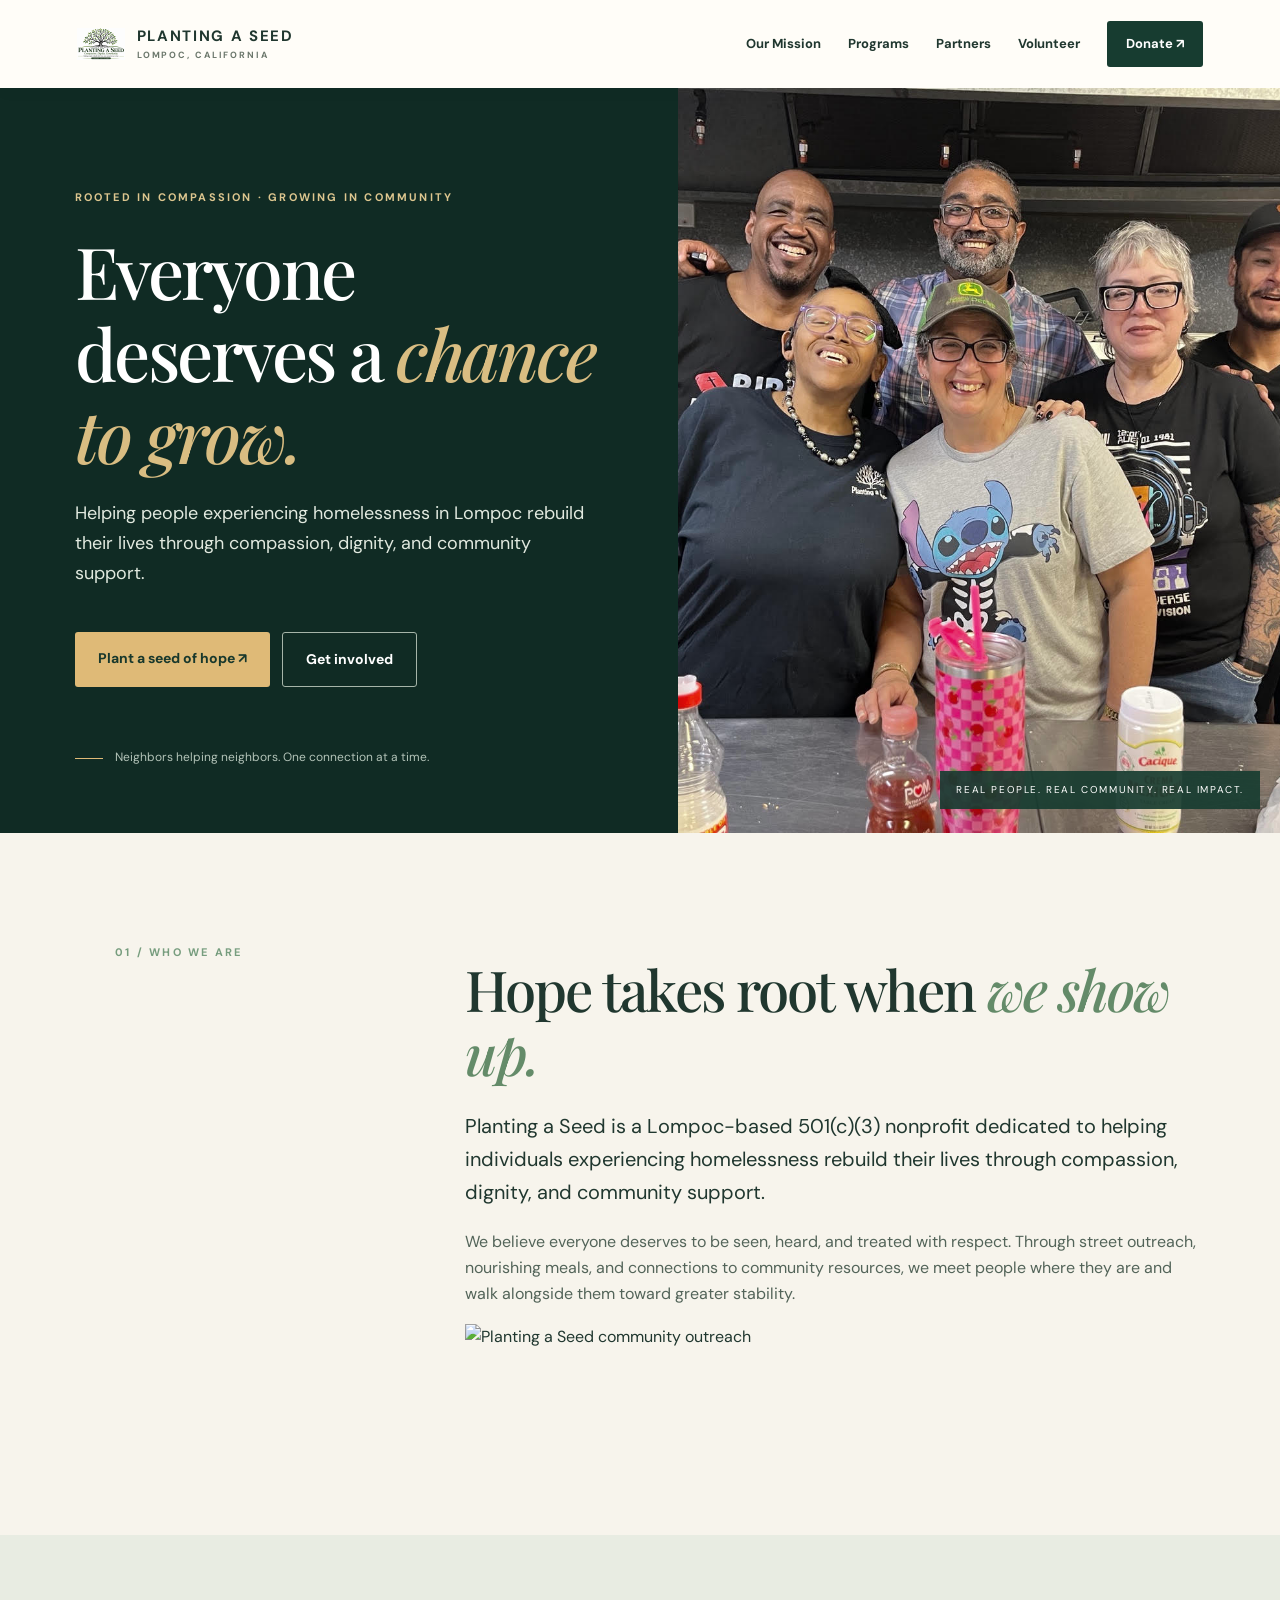
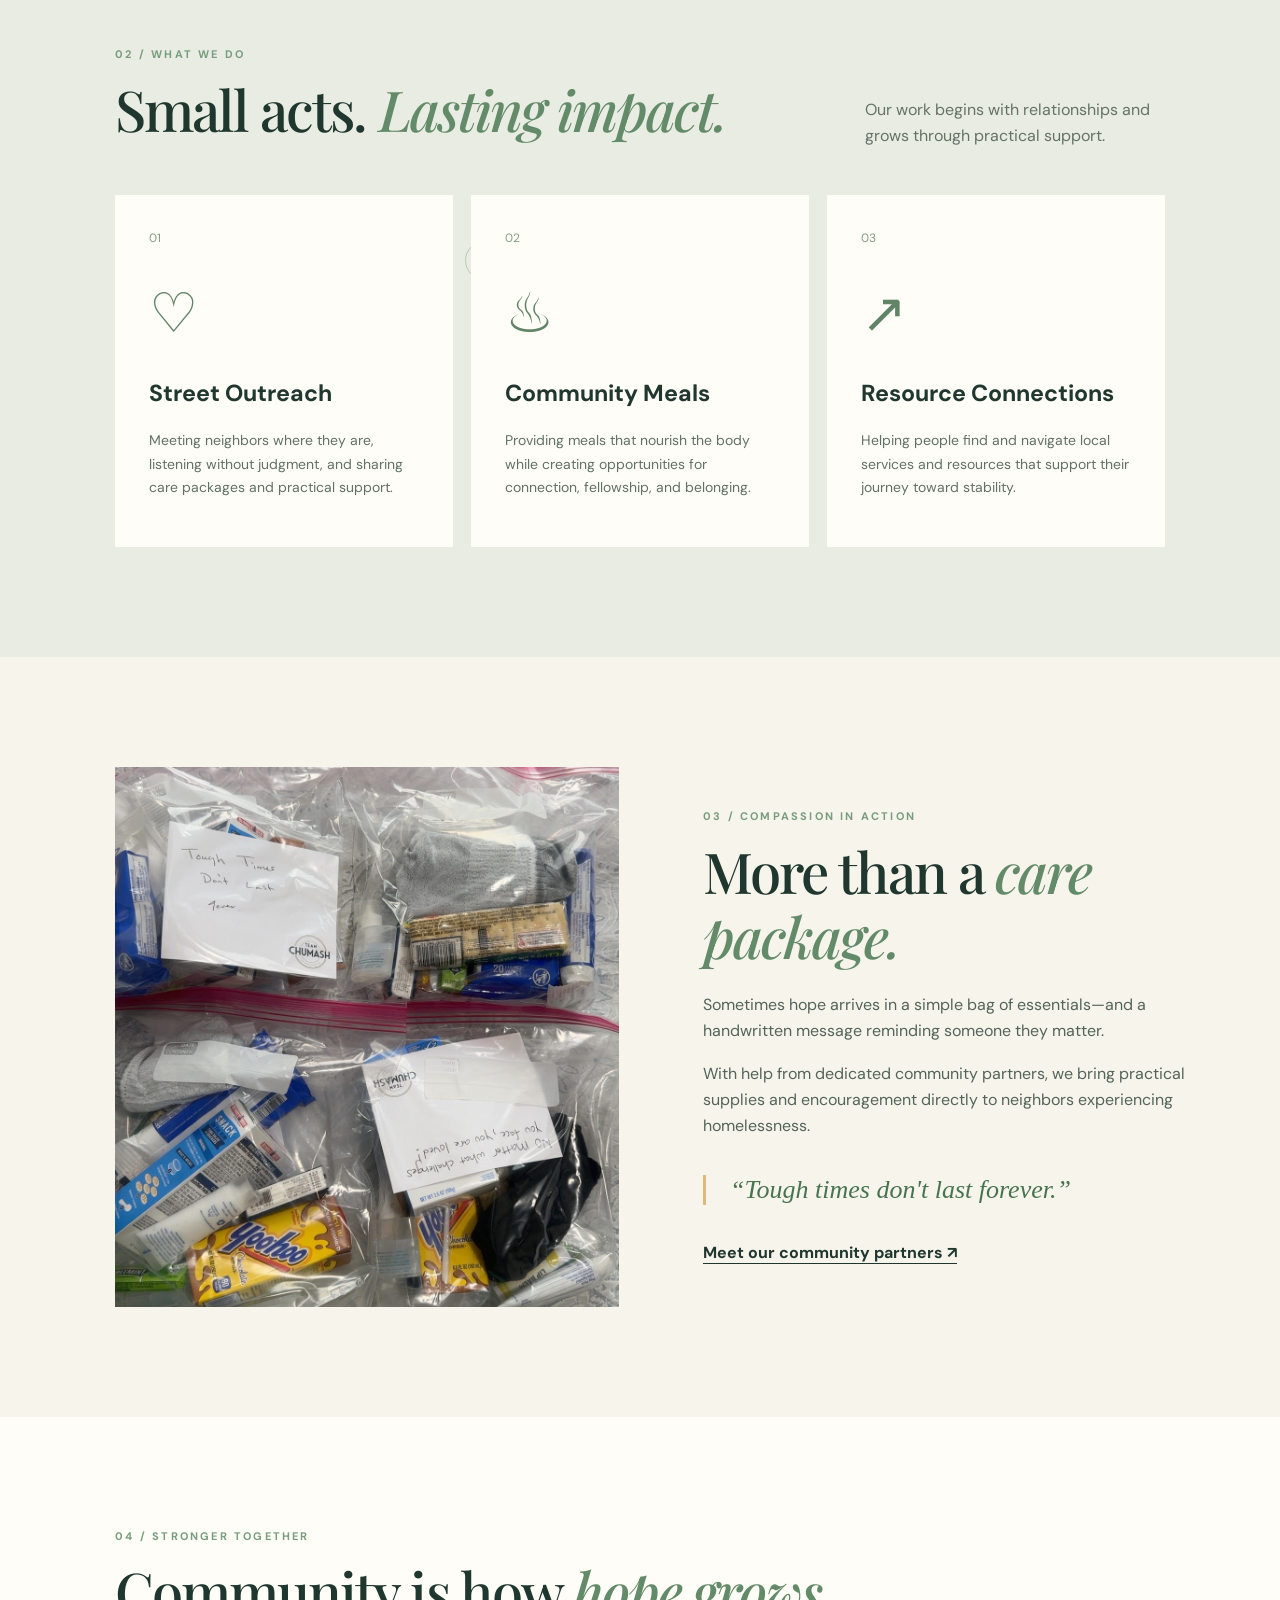
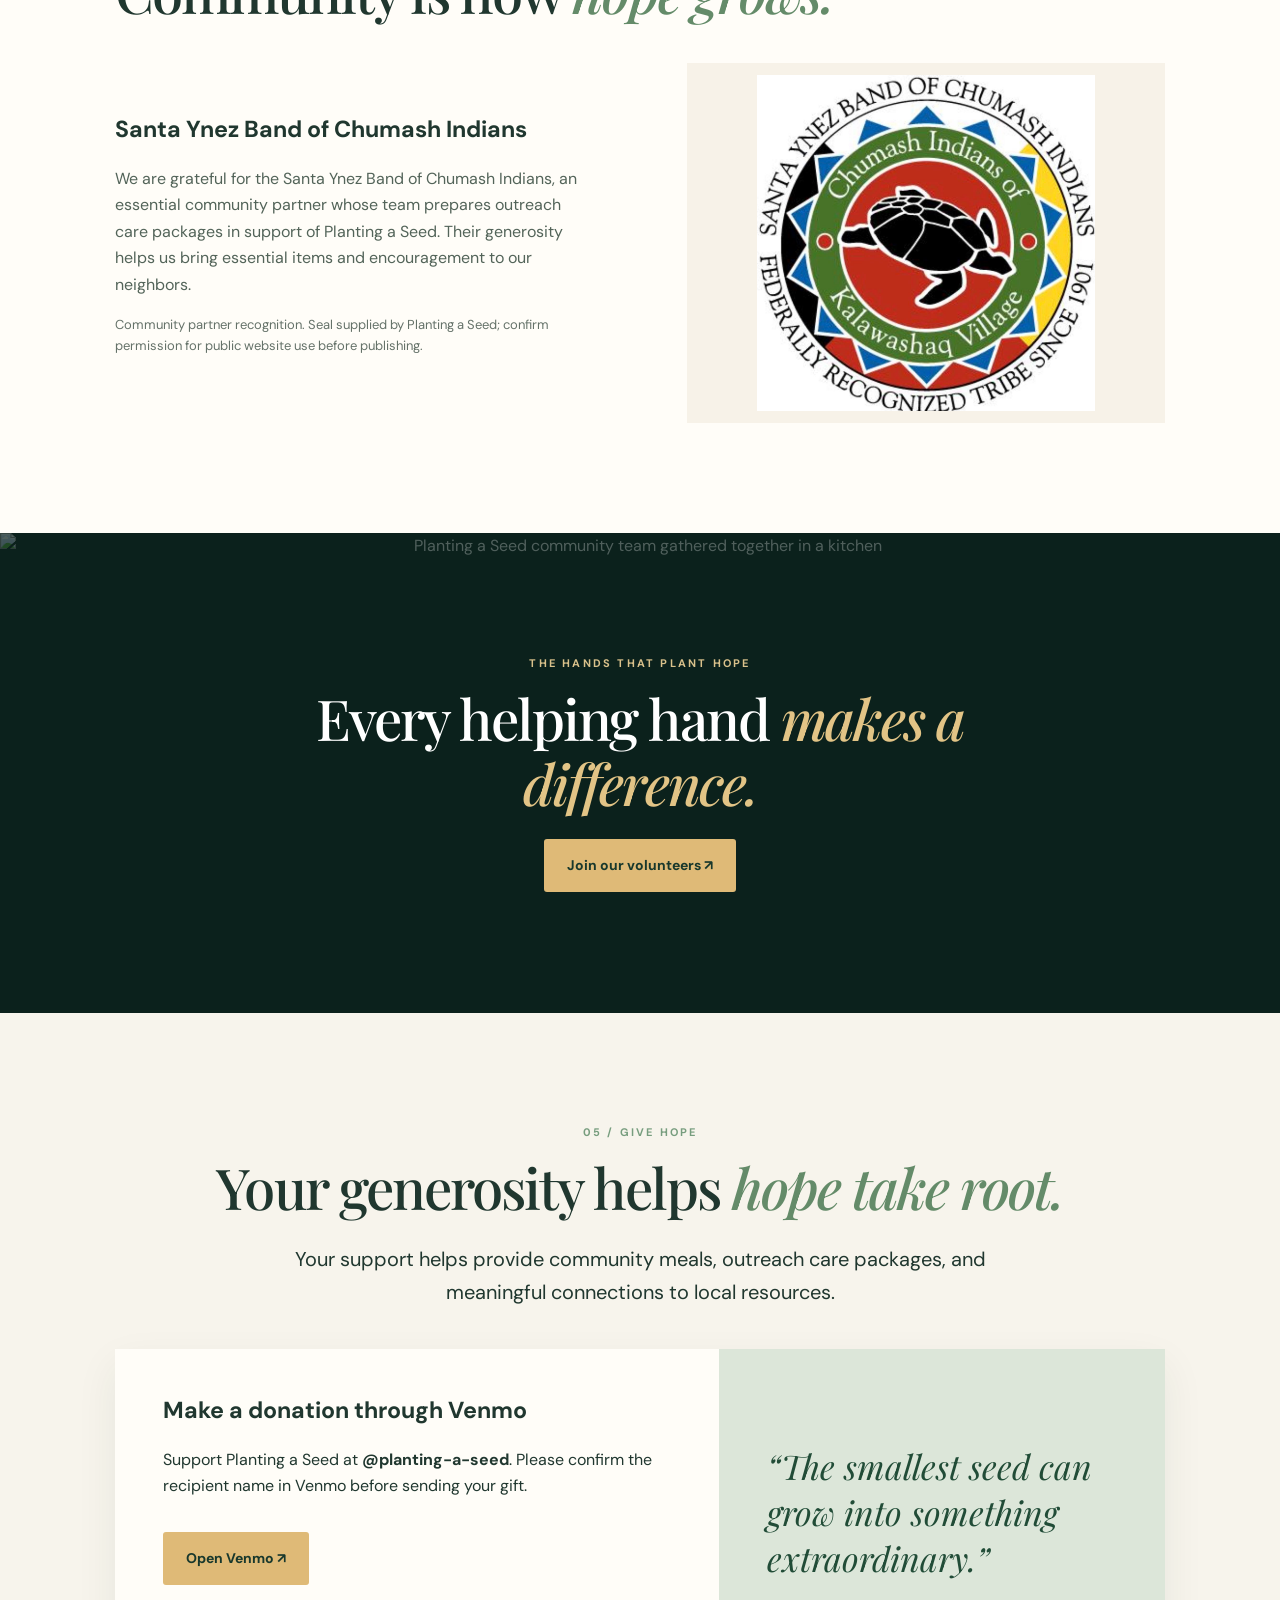
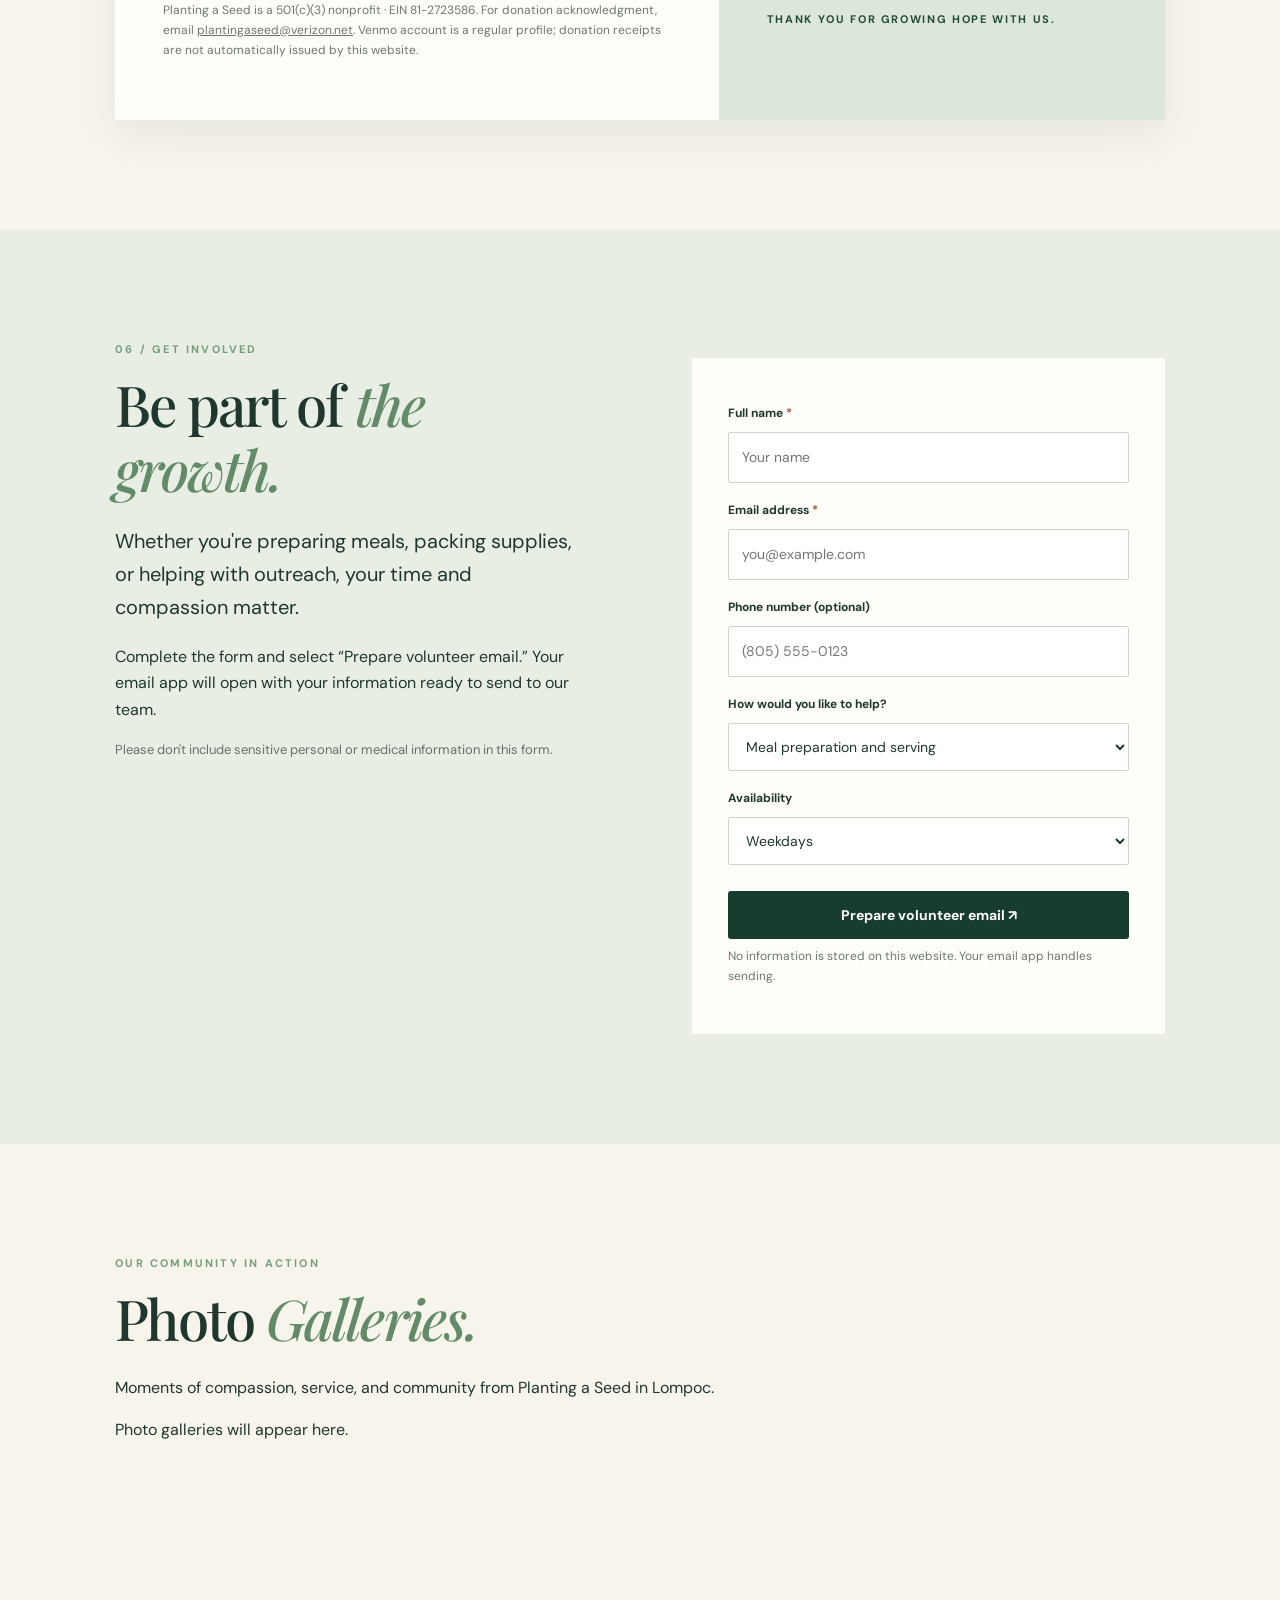
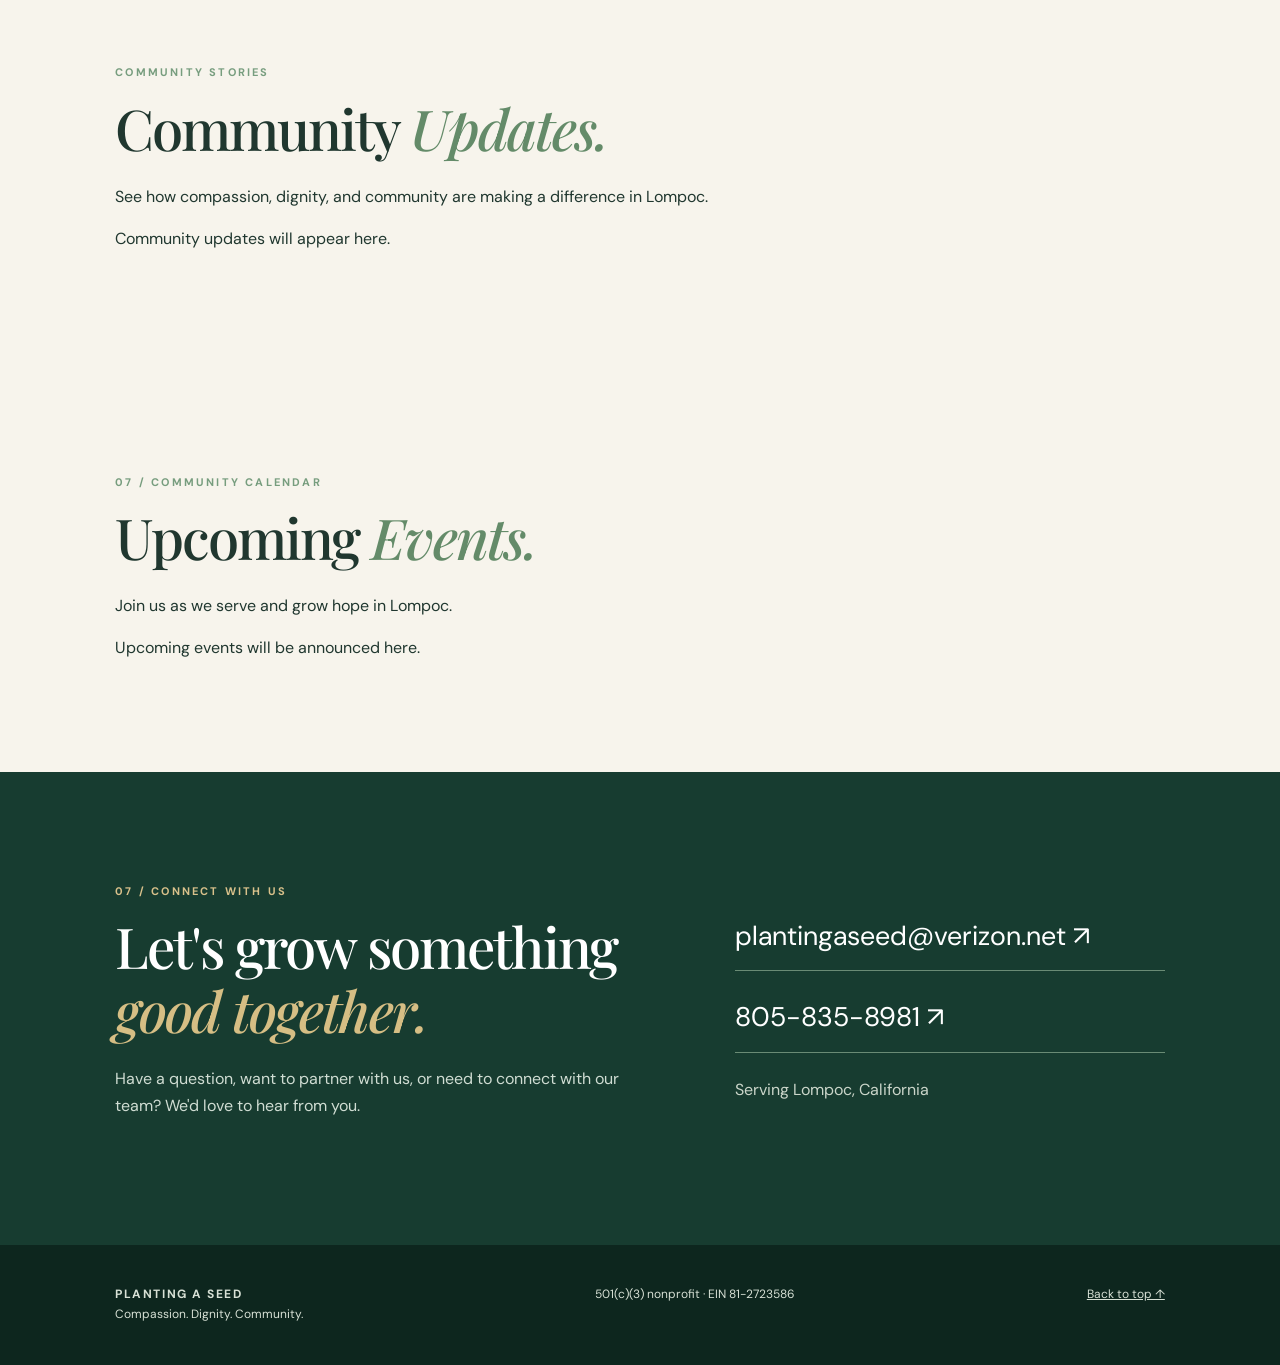
==== commit a297a7c7: "Duplicate 'about' section with added image" ====
--- a/index.html
+++ b/index.html
@@ -1,7 +1,9 @@
 <!doctype html><html lang="en"><head><meta charset="utf-8"><meta name="viewport" content="width=device-width,initial-scale=1"><meta name="description" content="Planting a Seed supports neighbors experiencing homelessness in Lompoc through street outreach, meals, and community resource connections."><title>Planting a Seed | Compassion. Dignity. Community.</title><link rel="stylesheet" href="styles.css"></head><body>
 <header class="site-header"><a class="brand" href="#home"><img class="brand-mark" src="logo.png" alt="Planting a Seed logo"><span>PLANTING A SEED<small>LOMPOC, CALIFORNIA</small></span></a><button class="menu-toggle" aria-label="Toggle navigation" aria-expanded="false">☰</button><nav id="nav"><a href="#about">Our Mission</a><a href="#programs">Programs</a><a href="#partners">Partners</a><a href="#volunteer">Volunteer</a><a class="nav-donate" href="#donate">Donate <span aria-hidden="true">↗</span></a></nav></header>
 <main id="home"><section class="hero"><div class="hero-copy"><div class="eyebrow">ROOTED IN COMPASSION · GROWING IN COMMUNITY</div><h1>Everyone deserves a <em>chance to grow.</em></h1><p>Helping people experiencing homelessness in Lompoc rebuild their lives through compassion, dignity, and community support.</p><div class="actions"><a class="btn btn-gold" href="#donate">Plant a seed of hope ↗</a><a class="btn btn-outline" href="#volunteer">Get involved</a></div><div class="hero-note"><span class="line"></span>Neighbors helping neighbors. One connection at a time.</div></div><div class="hero-visual"><img src="Volunteers.jpg" alt="Planting a Seed community team gathered together in a kitchen"><div class="photo-caption">REAL PEOPLE. REAL COMMUNITY. REAL IMPACT.</div></div></section>
-<section id="about" class="intro section"><div class="section-tag">01 / WHO WE ARE</div><div><h2>Hope takes root when <em>we show up.</em></h2><p class="lead">Planting a Seed is a Lompoc-based 501(c)(3) nonprofit dedicated to helping individuals experiencing homelessness rebuild their lives through compassion, dignity, and community support.</p><p>We believe everyone deserves to be seen, heard, and treated with respect. Through street outreach, nourishing meals, and connections to community resources, we meet people where they are and walk alongside them toward greater stability.</p><div class="values"><span>Compassion</span><span>Dignity</span><span>Community</span></div></div></section>
+<section id="about" class="intro section"><div class="section-tag">01 / WHO WE ARE</div><div><h2>Hope takes root when <em>we show up.</em></h2><p class="lead">Planting a Seed is a Lompoc-based 501(c)(3) nonprofit dedicated to helping individuals experiencing homelessness rebuild their lives through compassion, dignity, and community support.</p><p>We believe everyone deserves to be seen, heard, and treated with respect. Through street outreach, nourishing meals, and connections to community resources, we meet people where they are and walk alongside them toward greater stability.</p><img class="about-photo" src="IMG_2597.JPEG" alt="Planting a Seed community outreach">
+
+<div class="values"><span>Compassion</span><span>Dignity</span><span>Community</span></div></div></section>
 <section id="programs" class="programs section"><div class="section-heading"><div><div class="section-tag">02 / WHAT WE DO</div><h2>Small acts. <em>Lasting impact.</em></h2></div><p>Our work begins with relationships and grows through practical support.</p></div><div class="program-grid"><article class="program-card"><div class="program-number">01</div><div class="program-icon">♡</div><h3>Street Outreach</h3><p>Meeting neighbors where they are, listening without judgment, and sharing care packages and practical support.</p></article><article class="program-card"><div class="program-number">02</div><div class="program-icon">♨</div><h3>Community Meals</h3><p>Providing meals that nourish the body while creating opportunities for connection, fellowship, and belonging.</p></article><article class="program-card"><div class="program-number">03</div><div class="program-icon">↗</div><h3>Resource Connections</h3><p>Helping people find and navigate local services and resources that support their journey toward stability.</p></article></div></section>
 <section class="story section"><div class="story-image"><img src="CP.jpg" alt="Planting a Seed outreach care packages"></div><div class="story-copy"><div class="section-tag">03 / COMPASSION IN ACTION</div><h2>More than a <em>care package.</em></h2><p>Sometimes hope arrives in a simple bag of essentials—and a handwritten message reminding someone they matter.</p><p>With help from dedicated community partners, we bring practical supplies and encouragement directly to neighbors experiencing homelessness.</p><blockquote>“Tough times don't last forever.”</blockquote><a class="text-link" href="#partners">Meet our community partners ↗</a></div></section>
 <section id="partners" class="partners section"><div class="section-tag">04 / STRONGER TOGETHER</div><h2>Community is how <em>hope grows.</em></h2><div class="partner-layout"><div><h3>Santa Ynez Band of Chumash Indians</h3><p>We are grateful for the Santa Ynez Band of Chumash Indians, an essential community partner whose team prepares outreach care packages in support of Planting a Seed. Their generosity helps us bring essential items and encouragement to our neighbors.</p><p class="muted">Community partner recognition. Seal supplied by Planting a Seed; confirm permission for public website use before publishing.</p></div><img class="partner-seal" src="chumash.jpg" alt="Santa Ynez Band of Chumash Indians tribal seal"></div></section>
--- a/styles.css
+++ b/styles.css
@@ -1,4 +1,16 @@
-@import url('https://fonts.googleapis.com/css2?family=DM+Sans:wght@400;500;600;700&family=Playfair+Display:ital,wght@0,500;0,600;0,700;1,500;1,600&display=swap');:root{--green:#173c30;--deep:#102b24;--cream:#f7f4ec;--sage:#e8ece2;--gold:#dfba77;--ink:#20372f;--muted:#657269}*{box-sizing:border-box}html{scroll-behavior:smooth}body{margin:0;color:var(--ink);background:var(--cream);font:16px/1.65 'DM Sans',Arial,sans-serif}h1,h2,h3,p{margin-top:0}h1,h2,h3{line-height:1.14}h1,h2{font-family:'Playfair Display',Georgia,serif;font-weight:500;letter-spacing:-.035em}h1{font-size:clamp(3.1rem,5.6vw,6rem);margin:24px 0}h2{font-size:clamp(2.5rem,4.4vw,4.6rem);margin:14px 0 24px}h3{font-size:1.45rem}em{font-weight:500;color:#648b69}a{color:inherit}img{display:block;width:100%;height:100%;object-fit:cover}.site-header{height:88px;display:flex;align-items:center;justify-content:space-between;padding:0 6%;background:#fffdf8;position:sticky;top:0;z-index:20;box-shadow:0 2px 16px #102b240b}.brand{display:flex;align-items:center;gap:12px;text-decoration:none;font-size:15px;font-weight:700;letter-spacing:.11em;line-height:1.2}.brand small{display:block;font-size:9px;letter-spacing:.21em;color:#6b776b;margin-top:5px}.brand-mark{font-size:33px;color:#4d8059}.site-header nav{display:flex;align-items:center;gap:27px}.site-header nav a{text-decoration:none;font-size:13px;font-weight:700}.site-header nav a:hover,.text-link:hover{color:#63865b}.nav-donate{background:var(--green);color:#fff!important;padding:12px 19px;border-radius:3px}.menu-toggle{display:none}.hero{background:var(--deep);color:white;display:grid;grid-template-columns:53% 47%;min-height:660px}.hero-copy{padding:100px 9% 65px 11%;display:flex;flex-direction:column;align-items:flex-start;justify-content:center}.hero h1 em{color:#d9bd82}.hero p{font-size:18px;color:#e1e9df;max-width:530px}.eyebrow,.section-tag{font-size:11px;font-weight:700;letter-spacing:.2em;color:#779d7e}.eyebrow{color:#ddc68f}.actions{display:flex;gap:12px;flex-wrap:wrap;margin:26px 0}.btn{display:inline-block;text-decoration:none;border:0;border-radius:3px;padding:15px 23px;font-weight:700;font-family:inherit;font-size:14px;cursor:pointer;transition:transform .2s}.btn:hover{transform:translateY(-2px)}.btn-gold{background:var(--gold);color:#18382c}.btn-outline{border:1px solid #a6b5a9;color:white}.btn-green{background:var(--green);color:#fff}.hero-note{margin-top:35px;color:#b3c3b8;font-size:12px}.line{display:inline-block;width:28px;height:1px;background:var(--gold);vertical-align:middle;margin-right:12px}.hero-visual{position:relative;min-height:480px}.hero-visual img{filter:saturate(.85)}.photo-caption{position:absolute;bottom:24px;right:20px;background:#173c30e8;color:white;padding:11px 16px;font-size:10px;letter-spacing:.16em}.section{padding:110px 9%}.intro{display:grid;grid-template-columns:30% 70%;gap:35px}.intro>div:last-child{max-width:800px}.lead{font-size:20px;line-height:1.65}.intro p:not(.lead),.story p,.partners p{color:#536459}.values{display:flex;flex-wrap:wrap;gap:12px;margin-top:35px}.values span{border:1px solid #b8c9b7;padding:9px 18px;border-radius:40px;font-size:12px;font-weight:700;letter-spacing:.08em}.programs{background:var(--sage)}.section-heading{display:flex;justify-content:space-between;align-items:end;gap:40px}.section-heading>p{max-width:300px;color:var(--muted)}.program-grid{display:grid;grid-template-columns:repeat(3,1fr);gap:18px;margin-top:30px}.program-card{background:#fffdf8;padding:34px;min-height:310px}.program-number{font-size:12px;color:#849c84}.program-icon{font-family:Georgia,serif;font-size:55px;color:#618467;margin:20px 0}.program-card p{color:#617167;font-size:14px}.story{display:grid;grid-template-columns:48% 52%;gap:8%;align-items:center}.story-image{height:540px}.story-copy{padding-right:10%}.story blockquote{font:italic 26px Georgia,serif;color:#47744f;border-left:3px solid var(--gold);padding-left:24px;margin:35px 0}.text-link{font-weight:700;text-decoration:none;border-bottom:1px solid}.partners{background:#fffdf8}.partner-layout{display:grid;grid-template-columns:1fr 1fr;gap:9%;align-items:center;margin-top:40px}.partner-layout img{height:360px}.muted{font-size:13px;color:var(--muted)!important}.volunteer-photo{position:relative;min-height:480px;display:flex;align-items:center;justify-content:center;text-align:center;background:#0b211c;color:white;overflow:hidden}.volunteer-photo>img{position:absolute;inset:0;opacity:.28}.volunteer-photo>div{position:relative;max-width:750px;padding:50px 20px}.volunteer-photo h2 em{color:#e2c486}.light{color:#d9c18b}.donate{text-align:center}.donate>.lead{max-width:700px;margin:0 auto 40px}.donate-panel{display:grid;grid-template-columns:1.15fr .85fr;text-align:left;margin-top:40px;background:#fffdf8;box-shadow:0 16px 40px #16332612}.donate-panel>div{padding:48px}.donate-panel .btn{margin:16px 0}.fineprint{font-size:12px;color:#6b776b}.donate-quote{background:#dce6d9;display:flex;flex-direction:column;justify-content:center;font:italic 34px/1.35 'Playfair Display',Georgia,serif;color:#214c37}.donate-quote span{font:700 11px 'DM Sans',sans-serif;letter-spacing:.15em;margin-top:30px}.volunteer{background:#e9eee5}.volunteer-grid{display:grid;grid-template-columns:1fr 1fr;gap:10%}form{background:#fffdf8;padding:36px;display:flex;flex-direction:column;gap:8px}form label{font-size:12px;font-weight:700;margin-top:10px}form label span{color:#a24b39}input,select{width:100%;padding:13px;border:1px solid #ccd5cb;background:white;border-radius:2px;font:inherit;font-size:14px;color:var(--ink)}form button{margin-top:18px}.form-help{font-size:12px;color:#6a796e}.contact{display:grid;grid-template-columns:1.2fr 1fr;gap:10%;background:var(--green);color:white}.contact h2 em{color:#d6be84}.contact p{color:#d0ddd3}.contact-links{display:flex;flex-direction:column;justify-content:center;gap:24px}.contact-links a{font-size:clamp(18px,2.2vw,27px);text-decoration:none;border-bottom:1px solid #6a8b75;padding-bottom:12px;overflow-wrap:anywhere}.contact-links span{color:#cbd6ca}footer{background:#0d261e;color:#d7e0d5;display:flex;justify-content:space-between;gap:25px;padding:40px 9%;font-size:12px}footer strong,footer span{display:block}footer strong{letter-spacing:.13em}footer a{color:inherit}@media(max-width:850px){.site-header{height:75px}.menu-toggle{display:block;background:transparent;border:0;font-size:27px;color:var(--green);cursor:pointer}.site-header nav{display:none;position:absolute;top:75px;left:0;right:0;background:#fffdf8;padding:25px 6%;flex-direction:column;align-items:stretch;gap:17px;box-shadow:0 12px 20px #102b2418}.site-header nav.open{display:flex}.hero{grid-template-columns:1fr}.hero-copy{padding:75px 7%}.hero-visual{height:340px;min-height:340px}.section{padding:75px 7%}.intro,.story,.partner-layout,.volunteer-grid,.contact,.donate-panel{grid-template-columns:1fr}.intro{gap:20px}.program-grid{grid-template-columns:1fr}.section-heading{display:block}.story{gap:30px}.story-image{height:380px}.story-copy{padding:0}.partner-layout img{height:300px}.donate-panel>div{padding:30px}.donate-quote{min-height:220px}.volunteer-grid{gap:25px}footer{flex-direction:column;padding:35px 7%}}@media(prefers-reduced-motion:reduce){html{scroll-behavior:auto}.btn{transition:none}}
+@import url('https://fonts.googleapis.com/css2?family=DM+Sans:wght@400;500;600;700&family=Playfair+Display:ital,wght@0,500;0,600;0,700;1,500;1,600&display=swap');:root{--green:#173c30;--deep:#102b24;--cream:#f7f4ec;--sage:#e8ece2;--gold:#dfba77;--ink:#20372f;--muted:#657269}*{box-sizing:border-box}html{scroll-behavior:smooth}body{margin:0;color:var(--ink);background:var(--cream);font:16px/1.65 'DM Sans',Arial,sans-serif}h1,h2,h3,p{margin-top:0}h1,h2,h3{line-height:1.14}h1,h2{font-family:'Playfair Display',Georgia,serif;font-weight:500;letter-spacing:-.035em}h1{font-size:clamp(3.1rem,5.6vw,6rem);margin:24px 0}h2{font-size:clamp(2.5rem,4.4vw,4.6rem);margin:14px 0 24px}h3{font-size:1.45rem}em{font-weight:500;color:#648b69}a{color:inherit}img{display:block;width:100%;height:100%;object-fit:cover}.site-header{height:88px;display:flex;align-items:center;justify-content:space-between;padding:0 6%;background:#fffdf8;position:sticky;top:0;z-index:20;box-shadow:0 2px 16px #102b240b}.brand{display:flex;align-items:center;gap:12px;text-decoration:none;font-size:15px;font-weight:700;letter-spacing:.11em;line-height:1.2}.brand small{display:block;font-size:9px;letter-spacing:.21em;color:#6b776b;margin-top:5px}.brand-mark{
+
+  width:48px;
+
+  height:48px;
+
+  max-width:48px;
+
+  object-fit:contain;
+
+  flex-shrink:0;
+
+}.site-header nav{display:flex;align-items:center;gap:27px}.site-header nav a{text-decoration:none;font-size:13px;font-weight:700}.site-header nav a:hover,.text-link:hover{color:#63865b}.nav-donate{background:var(--green);color:#fff!important;padding:12px 19px;border-radius:3px}.menu-toggle{display:none}.hero{background:var(--deep);color:white;display:grid;grid-template-columns:53% 47%;min-height:660px}.hero-copy{padding:100px 9% 65px 11%;display:flex;flex-direction:column;align-items:flex-start;justify-content:center}.hero h1 em{color:#d9bd82}.hero p{font-size:18px;color:#e1e9df;max-width:530px}.eyebrow,.section-tag{font-size:11px;font-weight:700;letter-spacing:.2em;color:#779d7e}.eyebrow{color:#ddc68f}.actions{display:flex;gap:12px;flex-wrap:wrap;margin:26px 0}.btn{display:inline-block;text-decoration:none;border:0;border-radius:3px;padding:15px 23px;font-weight:700;font-family:inherit;font-size:14px;cursor:pointer;transition:transform .2s}.btn:hover{transform:translateY(-2px)}.btn-gold{background:var(--gold);color:#18382c}.btn-outline{border:1px solid #a6b5a9;color:white}.btn-green{background:var(--green);color:#fff}.hero-note{margin-top:35px;color:#b3c3b8;font-size:12px}.line{display:inline-block;width:28px;height:1px;background:var(--gold);vertical-align:middle;margin-right:12px}.hero-visual{position:relative;min-height:480px}.hero-visual img{filter:saturate(.85)}.photo-caption{position:absolute;bottom:24px;right:20px;background:#173c30e8;color:white;padding:11px 16px;font-size:10px;letter-spacing:.16em}.section{padding:110px 9%}.intro{display:grid;grid-template-columns:30% 70%;gap:35px}.intro>div:last-child{max-width:800px}.lead{font-size:20px;line-height:1.65}.intro p:not(.lead),.story p,.partners p{color:#536459}.values{display:flex;flex-wrap:wrap;gap:12px;margin-top:35px}.values span{border:1px solid #b8c9b7;padding:9px 18px;border-radius:40px;font-size:12px;font-weight:700;letter-spacing:.08em}.programs{background:var(--sage)}.section-heading{display:flex;justify-content:space-between;align-items:end;gap:40px}.section-heading>p{max-width:300px;color:var(--muted)}.program-grid{display:grid;grid-template-columns:repeat(3,1fr);gap:18px;margin-top:30px}.program-card{background:#fffdf8;padding:34px;min-height:310px}.program-number{font-size:12px;color:#849c84}.program-icon{font-family:Georgia,serif;font-size:55px;color:#618467;margin:20px 0}.program-card p{color:#617167;font-size:14px}.story{display:grid;grid-template-columns:48% 52%;gap:8%;align-items:center}.story-image{height:540px}.story-copy{padding-right:10%}.story blockquote{font:italic 26px Georgia,serif;color:#47744f;border-left:3px solid var(--gold);padding-left:24px;margin:35px 0}.text-link{font-weight:700;text-decoration:none;border-bottom:1px solid}.partners{background:#fffdf8}.partner-layout{display:grid;grid-template-columns:1fr 1fr;gap:9%;align-items:center;margin-top:40px}.partner-layout img{height:360px}.muted{font-size:13px;color:var(--muted)!important}.volunteer-photo{position:relative;min-height:480px;display:flex;align-items:center;justify-content:center;text-align:center;background:#0b211c;color:white;overflow:hidden}.volunteer-photo>img{position:absolute;inset:0;opacity:.28}.volunteer-photo>div{position:relative;max-width:750px;padding:50px 20px}.volunteer-photo h2 em{color:#e2c486}.light{color:#d9c18b}.donate{text-align:center}.donate>.lead{max-width:700px;margin:0 auto 40px}.donate-panel{display:grid;grid-template-columns:1.15fr .85fr;text-align:left;margin-top:40px;background:#fffdf8;box-shadow:0 16px 40px #16332612}.donate-panel>div{padding:48px}.donate-panel .btn{margin:16px 0}.fineprint{font-size:12px;color:#6b776b}.donate-quote{background:#dce6d9;display:flex;flex-direction:column;justify-content:center;font:italic 34px/1.35 'Playfair Display',Georgia,serif;color:#214c37}.donate-quote span{font:700 11px 'DM Sans',sans-serif;letter-spacing:.15em;margin-top:30px}.volunteer{background:#e9eee5}.volunteer-grid{display:grid;grid-template-columns:1fr 1fr;gap:10%}form{background:#fffdf8;padding:36px;display:flex;flex-direction:column;gap:8px}form label{font-size:12px;font-weight:700;margin-top:10px}form label span{color:#a24b39}input,select{width:100%;padding:13px;border:1px solid #ccd5cb;background:white;border-radius:2px;font:inherit;font-size:14px;color:var(--ink)}form button{margin-top:18px}.form-help{font-size:12px;color:#6a796e}.contact{display:grid;grid-template-columns:1.2fr 1fr;gap:10%;background:var(--green);color:white}.contact h2 em{color:#d6be84}.contact p{color:#d0ddd3}.contact-links{display:flex;flex-direction:column;justify-content:center;gap:24px}.contact-links a{font-size:clamp(18px,2.2vw,27px);text-decoration:none;border-bottom:1px solid #6a8b75;padding-bottom:12px;overflow-wrap:anywhere}.contact-links span{color:#cbd6ca}footer{background:#0d261e;color:#d7e0d5;display:flex;justify-content:space-between;gap:25px;padding:40px 9%;font-size:12px}footer strong,footer span{display:block}footer strong{letter-spacing:.13em}footer a{color:inherit}@media(max-width:850px){.site-header{height:75px}.menu-toggle{display:block;background:transparent;border:0;font-size:27px;color:var(--green);cursor:pointer}.site-header nav{display:none;position:absolute;top:75px;left:0;right:0;background:#fffdf8;padding:25px 6%;flex-direction:column;align-items:stretch;gap:17px;box-shadow:0 12px 20px #102b2418}.site-header nav.open{display:flex}.hero{grid-template-columns:1fr}.hero-copy{padding:75px 7%}.hero-visual{height:340px;min-height:340px}.section{padding:75px 7%}.intro,.story,.partner-layout,.volunteer-grid,.contact,.donate-panel{grid-template-columns:1fr}.intro{gap:20px}.program-grid{grid-template-columns:1fr}.section-heading{display:block}.story{gap:30px}.story-image{height:380px}.story-copy{padding:0}.partner-layout img{height:300px}.donate-panel>div{padding:30px}.donate-quote{min-height:220px}.volunteer-grid{gap:25px}footer{flex-direction:column;padding:35px 7%}}@media(prefers-reduced-motion:reduce){html{scroll-behavior:auto}.btn{transition:none}}
 
 /* Community partner seal */
 .partner-layout img.partner-seal { object-fit: contain; background: #f7f2e8; padding: 12px; }
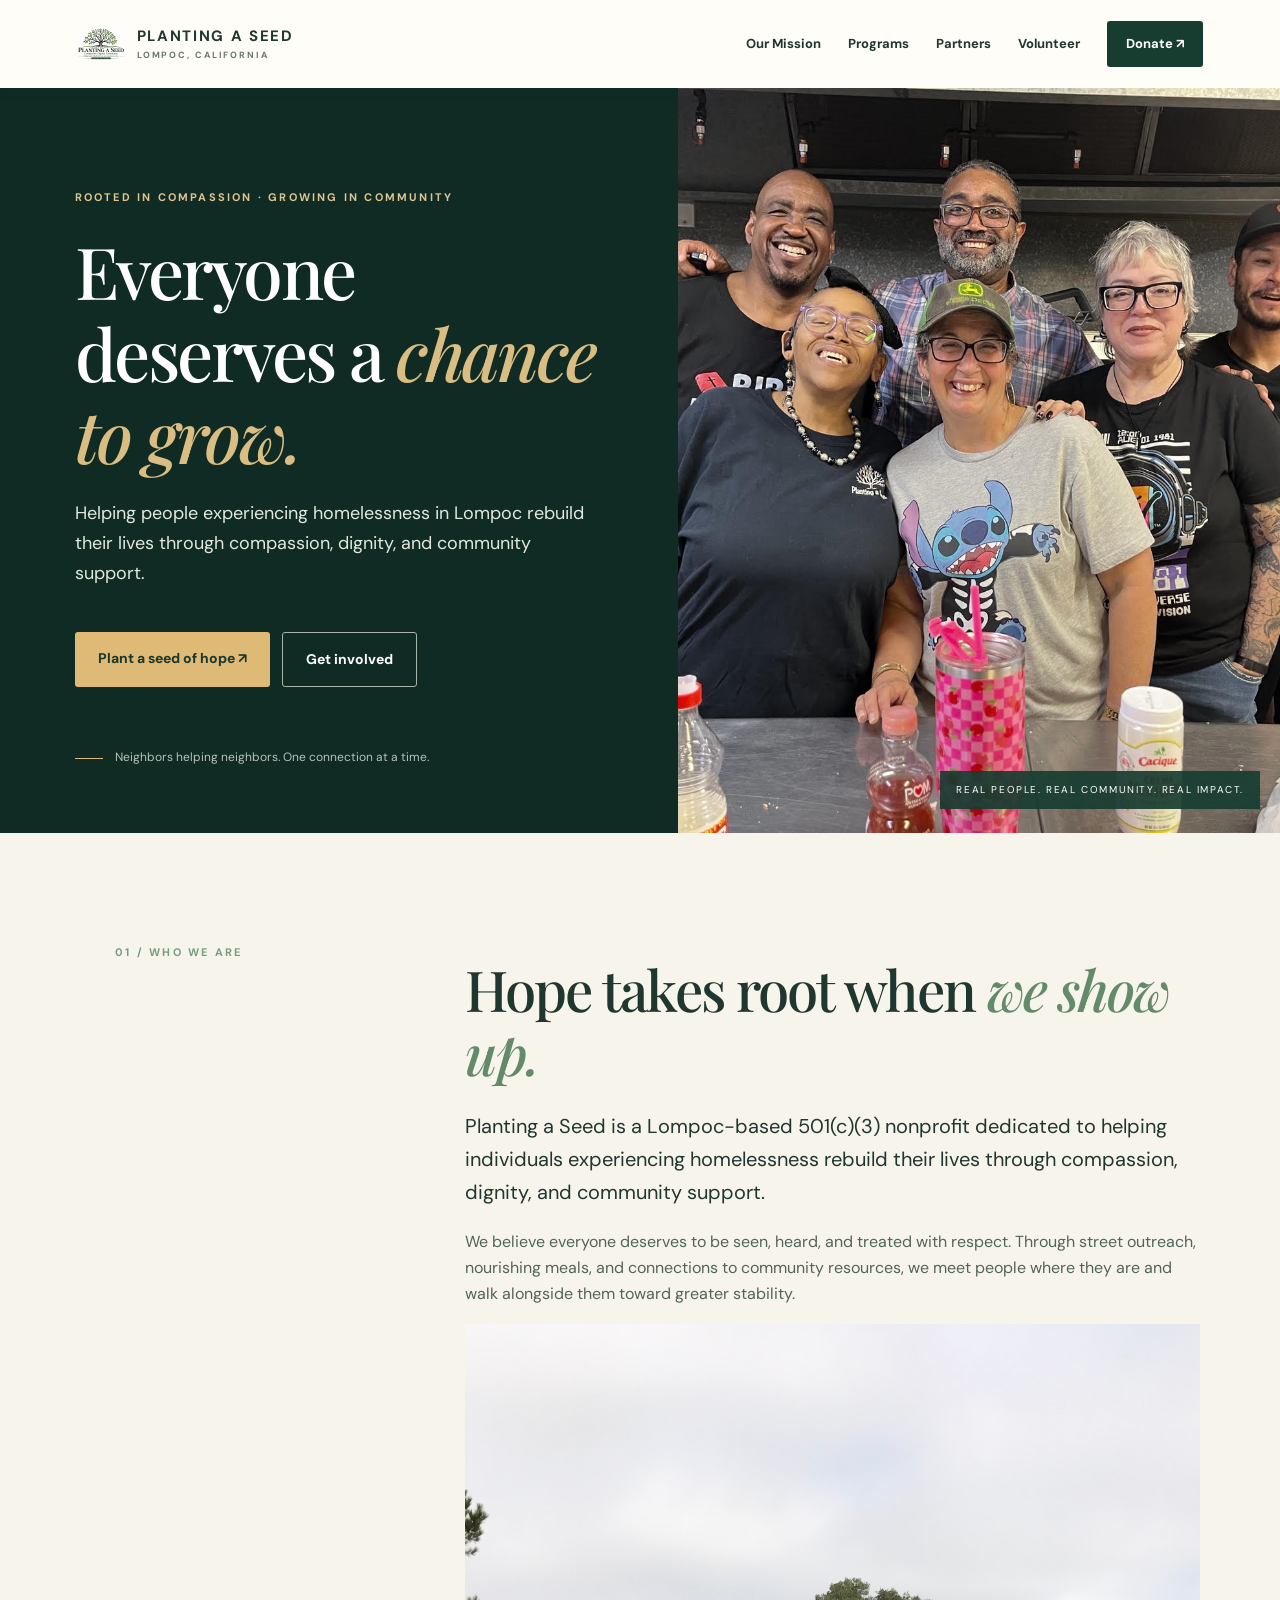
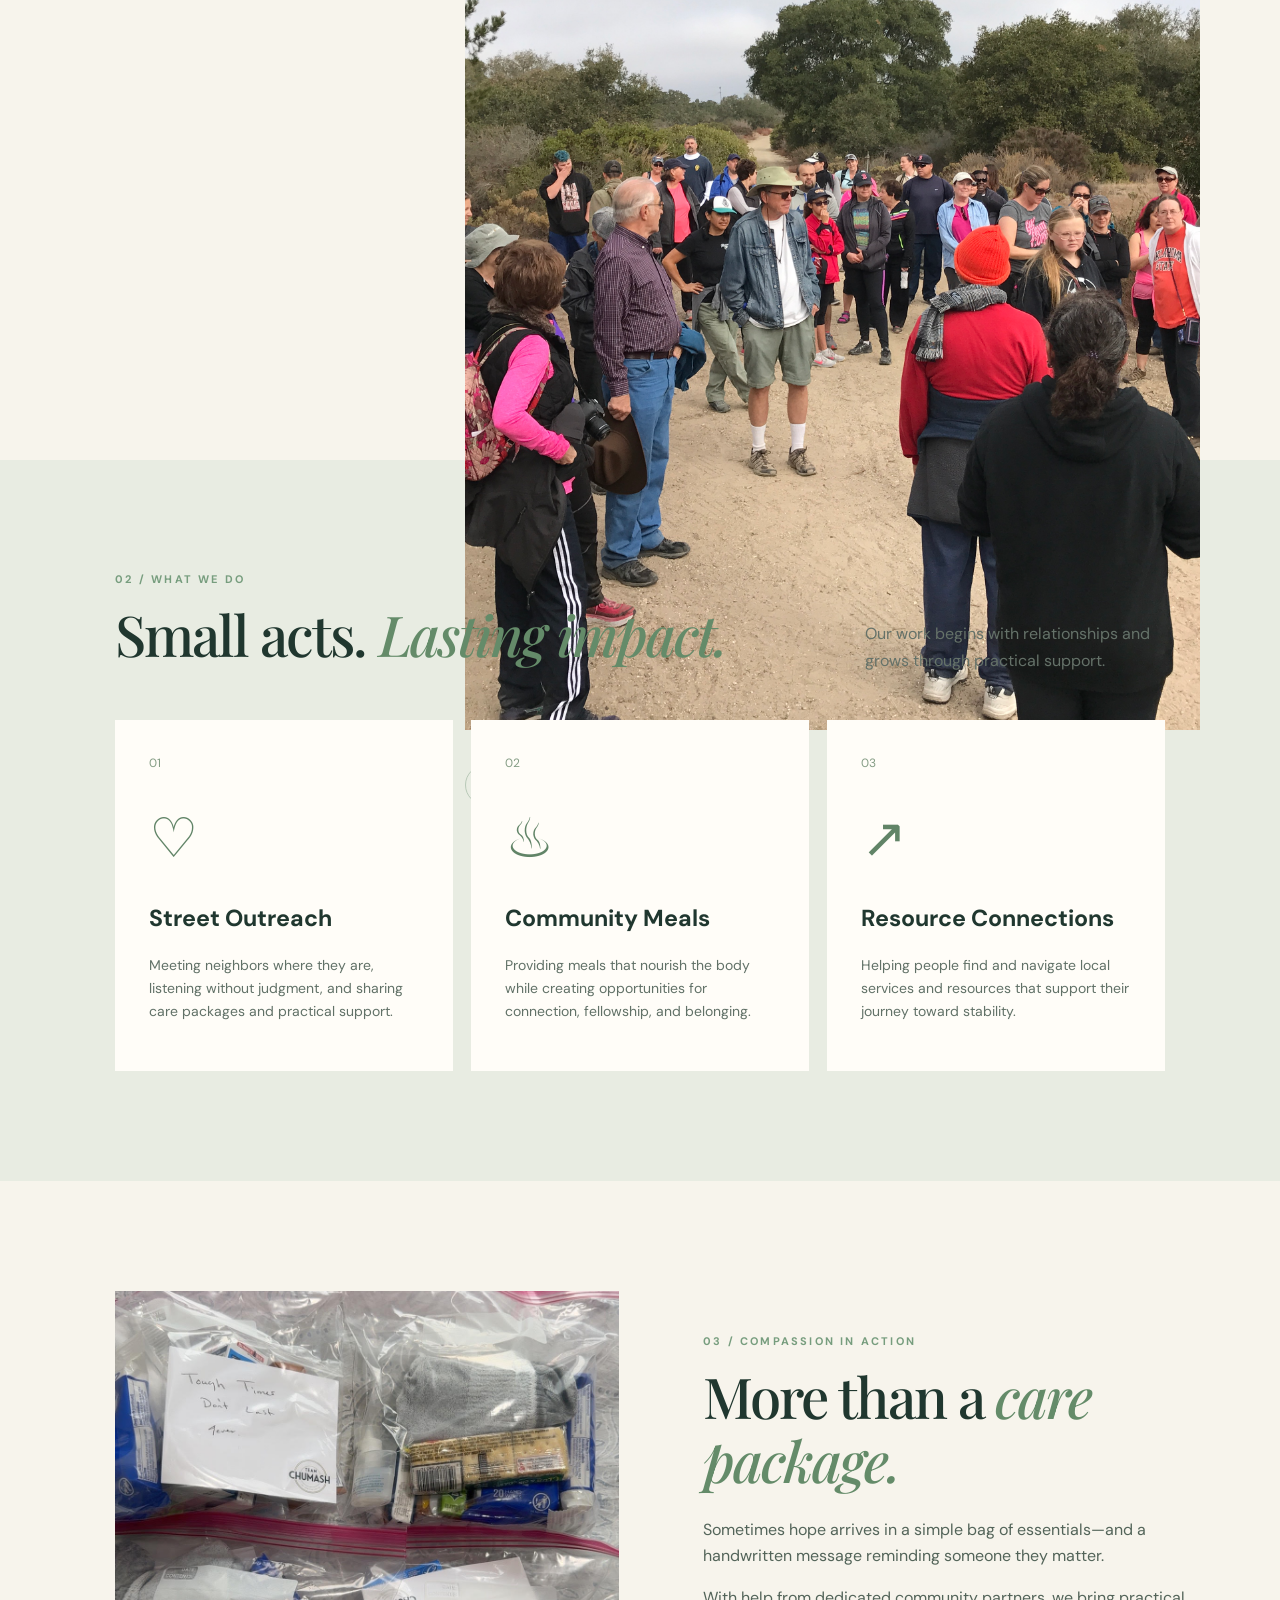
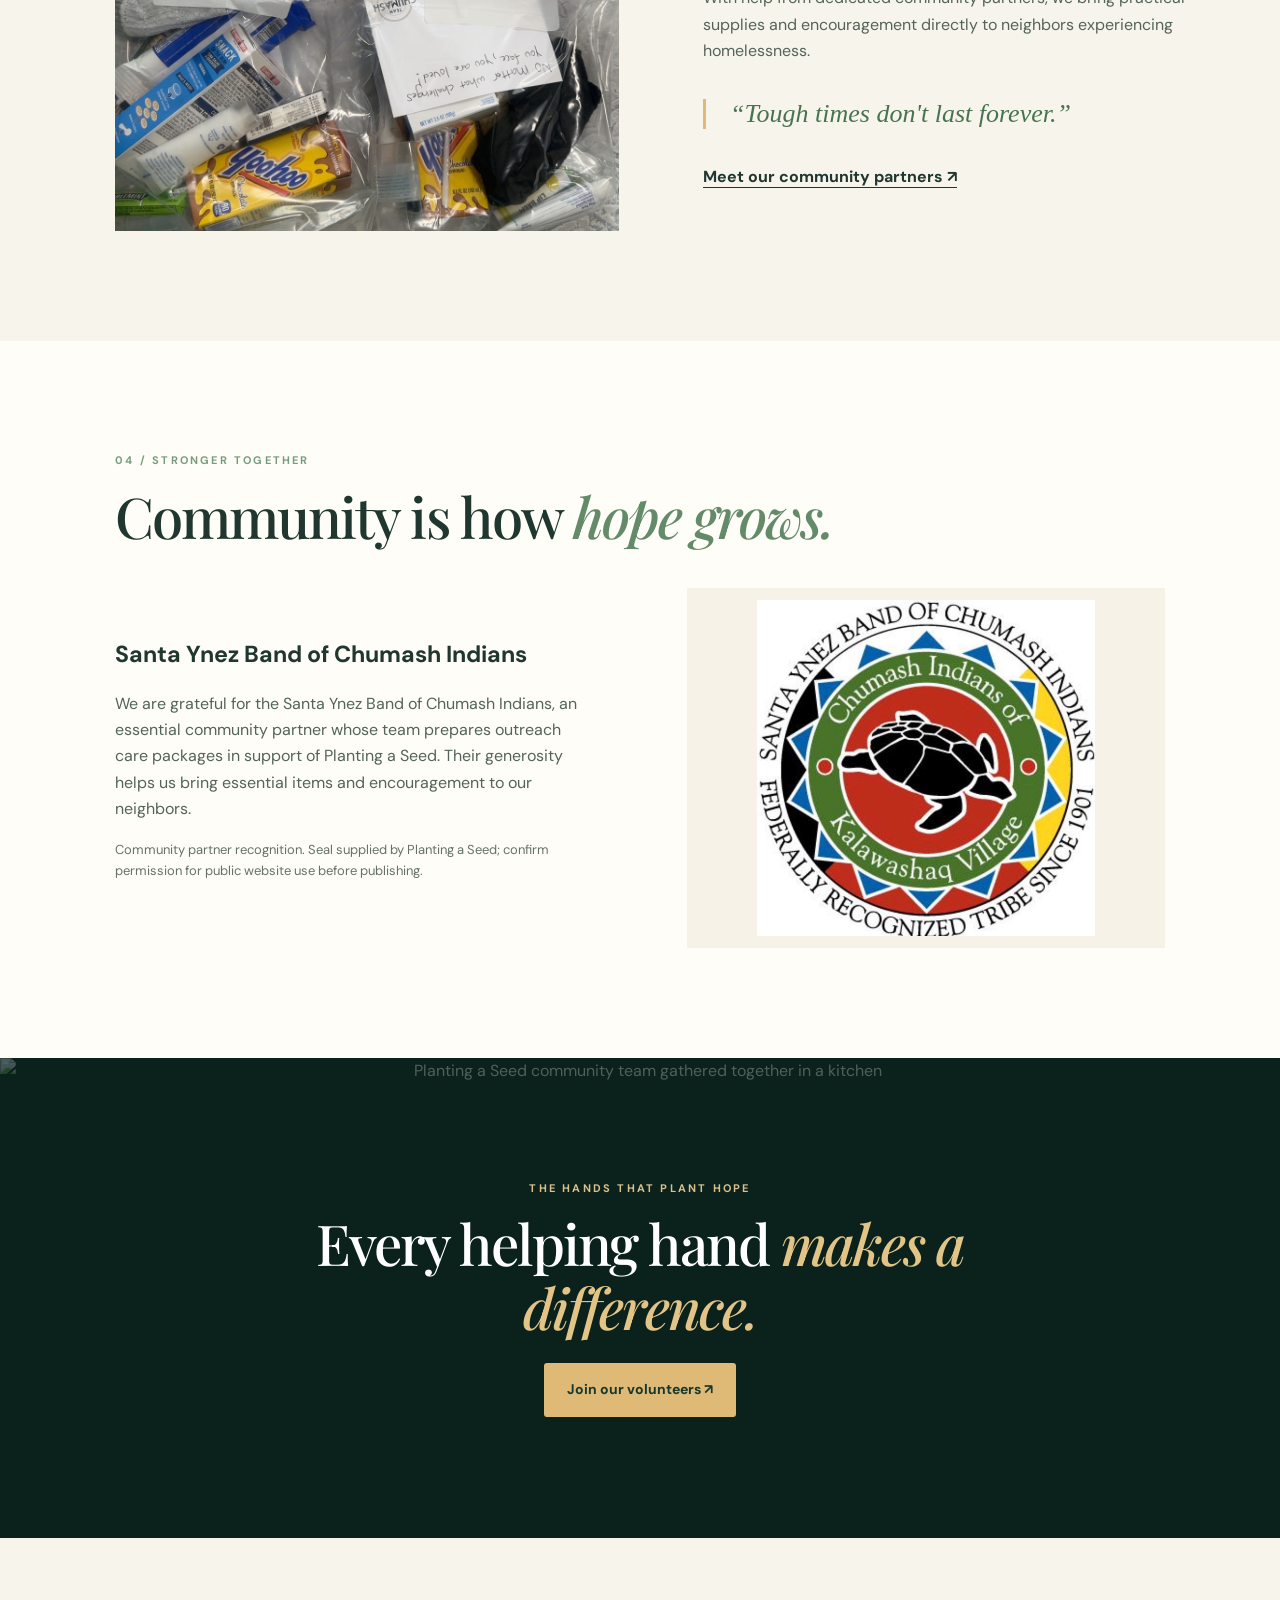
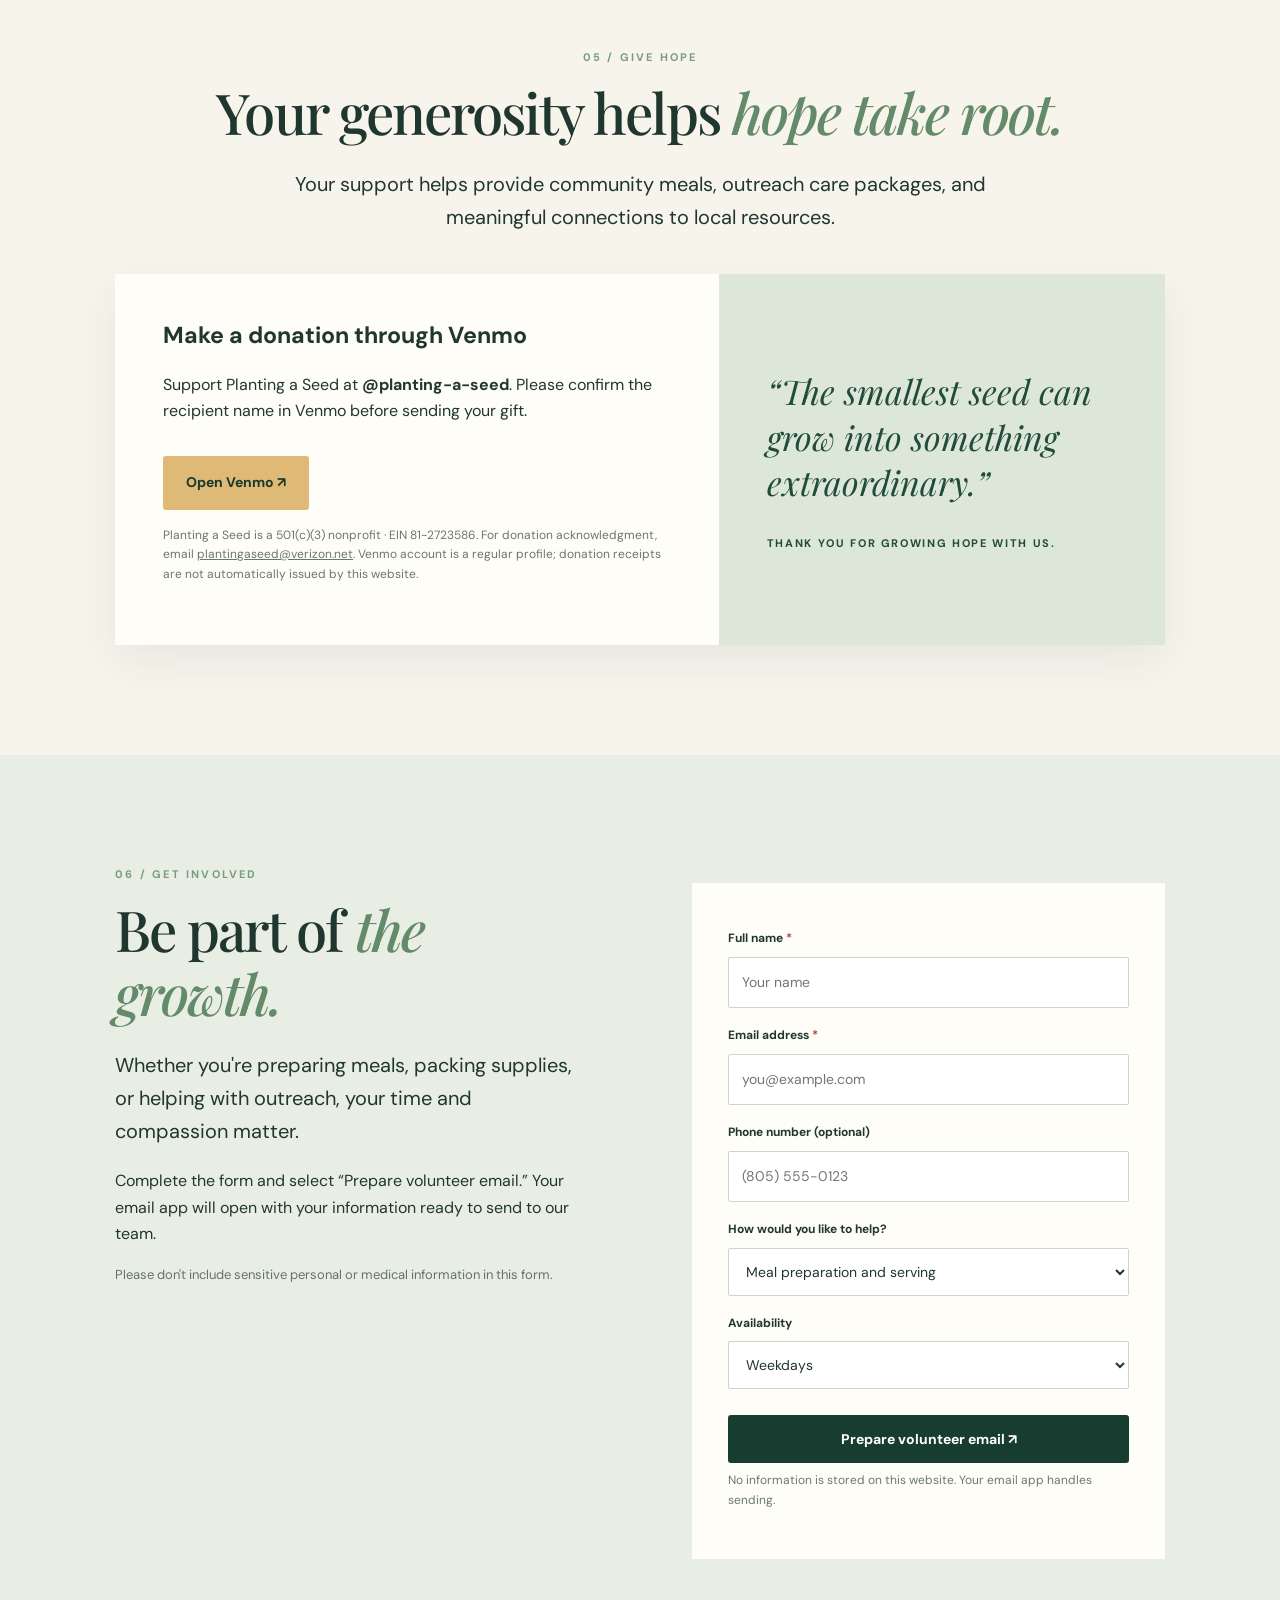
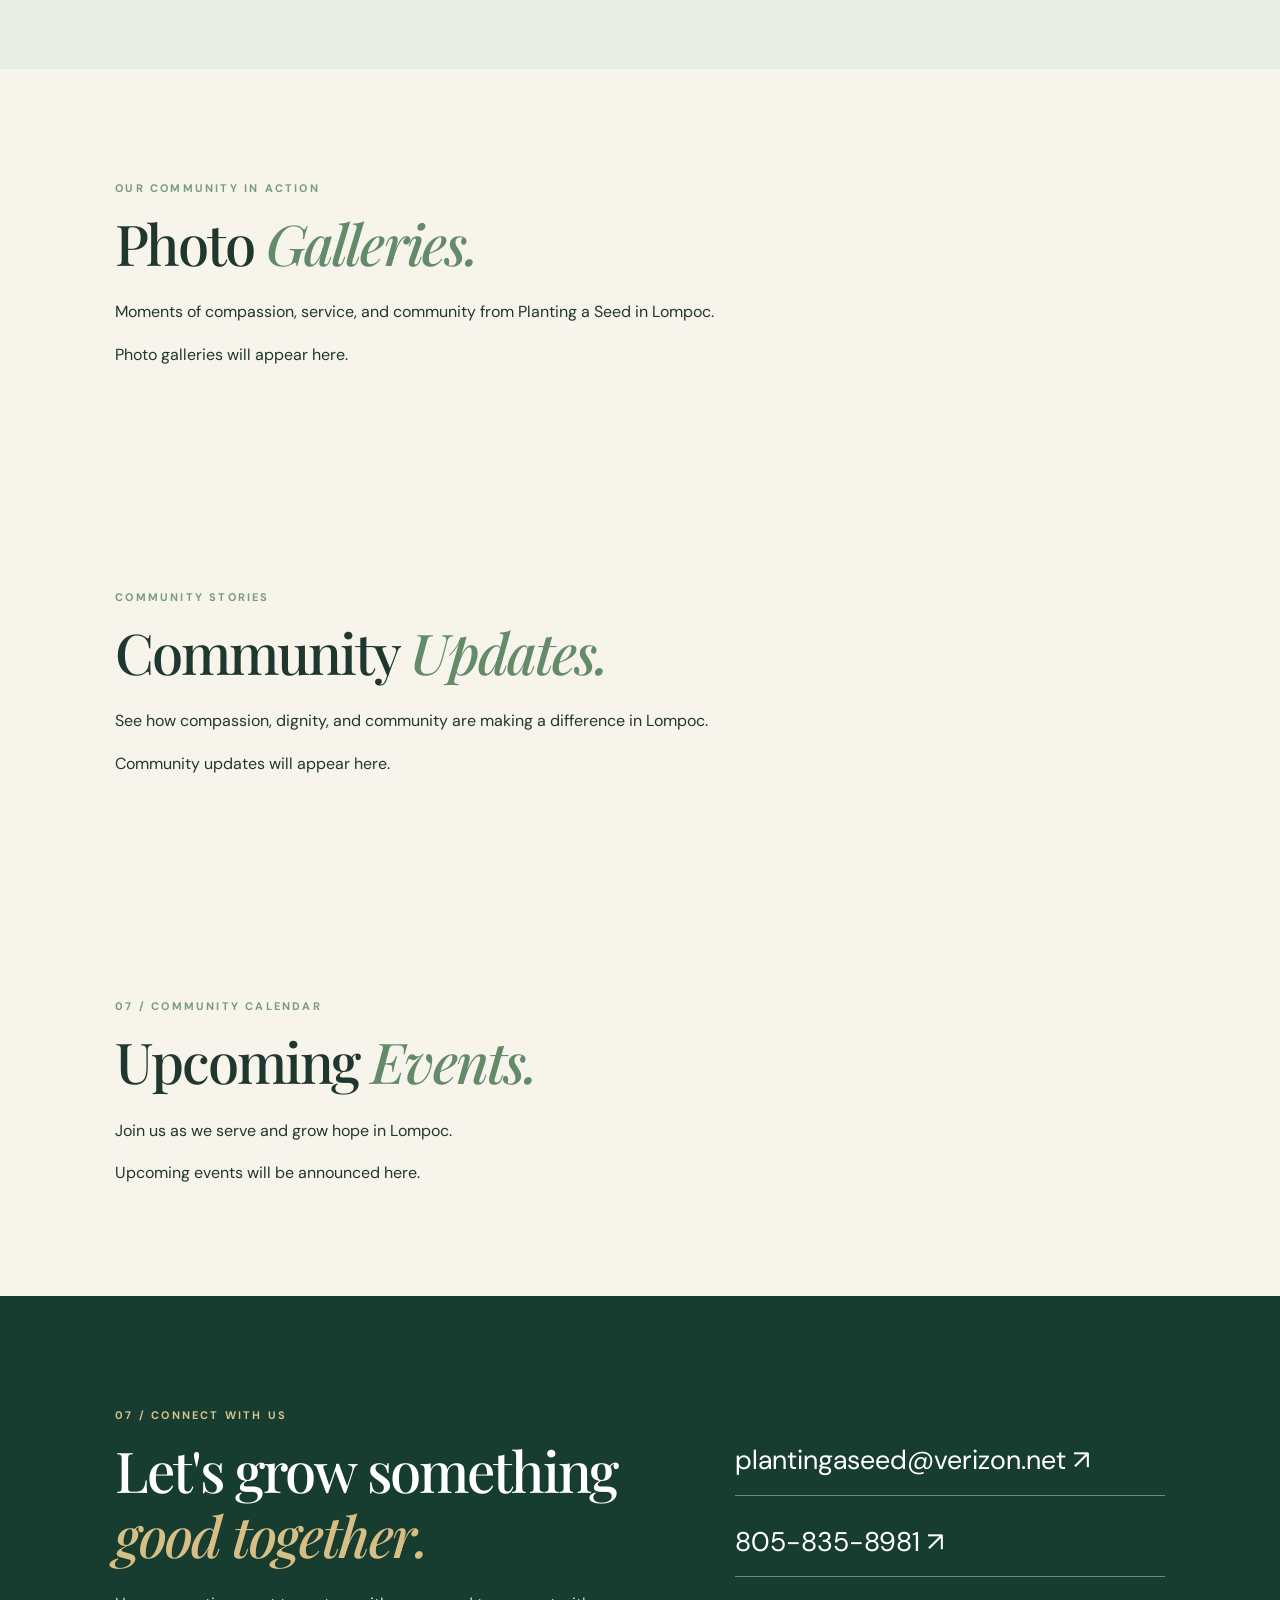
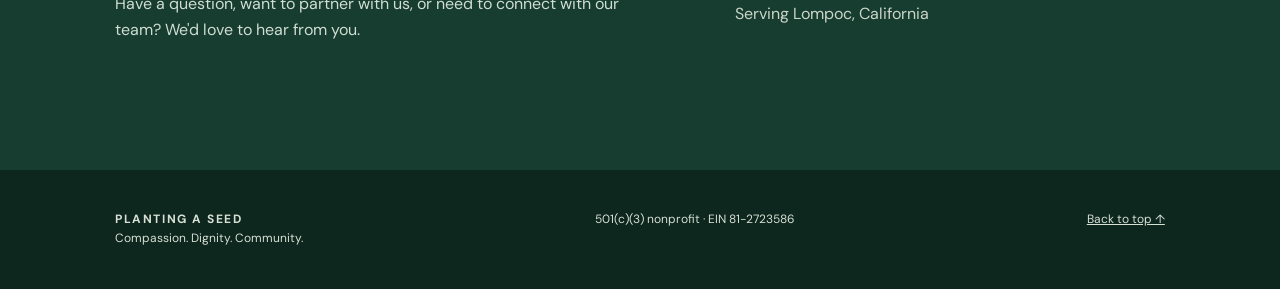
==== commit f769e113: "Add 'About' section to index.html Added a new section about the organization 'Planting a Seed' to pr" ====
--- a/index.html
+++ b/index.html
@@ -1,9 +1,7 @@
 <!doctype html><html lang="en"><head><meta charset="utf-8"><meta name="viewport" content="width=device-width,initial-scale=1"><meta name="description" content="Planting a Seed supports neighbors experiencing homelessness in Lompoc through street outreach, meals, and community resource connections."><title>Planting a Seed | Compassion. Dignity. Community.</title><link rel="stylesheet" href="styles.css"></head><body>
 <header class="site-header"><a class="brand" href="#home"><img class="brand-mark" src="logo.png" alt="Planting a Seed logo"><span>PLANTING A SEED<small>LOMPOC, CALIFORNIA</small></span></a><button class="menu-toggle" aria-label="Toggle navigation" aria-expanded="false">☰</button><nav id="nav"><a href="#about">Our Mission</a><a href="#programs">Programs</a><a href="#partners">Partners</a><a href="#volunteer">Volunteer</a><a class="nav-donate" href="#donate">Donate <span aria-hidden="true">↗</span></a></nav></header>
 <main id="home"><section class="hero"><div class="hero-copy"><div class="eyebrow">ROOTED IN COMPASSION · GROWING IN COMMUNITY</div><h1>Everyone deserves a <em>chance to grow.</em></h1><p>Helping people experiencing homelessness in Lompoc rebuild their lives through compassion, dignity, and community support.</p><div class="actions"><a class="btn btn-gold" href="#donate">Plant a seed of hope ↗</a><a class="btn btn-outline" href="#volunteer">Get involved</a></div><div class="hero-note"><span class="line"></span>Neighbors helping neighbors. One connection at a time.</div></div><div class="hero-visual"><img src="Volunteers.jpg" alt="Planting a Seed community team gathered together in a kitchen"><div class="photo-caption">REAL PEOPLE. REAL COMMUNITY. REAL IMPACT.</div></div></section>
-<section id="about" class="intro section"><div class="section-tag">01 / WHO WE ARE</div><div><h2>Hope takes root when <em>we show up.</em></h2><p class="lead">Planting a Seed is a Lompoc-based 501(c)(3) nonprofit dedicated to helping individuals experiencing homelessness rebuild their lives through compassion, dignity, and community support.</p><p>We believe everyone deserves to be seen, heard, and treated with respect. Through street outreach, nourishing meals, and connections to community resources, we meet people where they are and walk alongside them toward greater stability.</p><img class="about-photo" src="IMG_2597.JPEG" alt="Planting a Seed community outreach">
-
-<div class="values"><span>Compassion</span><span>Dignity</span><span>Community</span></div></div></section>
+<section id="about" class="intro section"><div class="section-tag">01 / WHO WE ARE</div><div><h2>Hope takes root when <em>we show up.</em></h2><p class="lead">Planting a Seed is a Lompoc-based 501(c)(3) nonprofit dedicated to helping individuals experiencing homelessness rebuild their lives through compassion, dignity, and community support.</p><p>We believe everyone deserves to be seen, heard, and treated with respect. Through street outreach, nourishing meals, and connections to community resources, we meet people where they are and walk alongside them toward greater stability.</p><img class="about-photo" src="IMG_2597.jpeg" alt="Planting a Seed community outreach"><div class="values"><span>Compassion</span><span>Dignity</span><span>Community</span></div></div></section>
 <section id="programs" class="programs section"><div class="section-heading"><div><div class="section-tag">02 / WHAT WE DO</div><h2>Small acts. <em>Lasting impact.</em></h2></div><p>Our work begins with relationships and grows through practical support.</p></div><div class="program-grid"><article class="program-card"><div class="program-number">01</div><div class="program-icon">♡</div><h3>Street Outreach</h3><p>Meeting neighbors where they are, listening without judgment, and sharing care packages and practical support.</p></article><article class="program-card"><div class="program-number">02</div><div class="program-icon">♨</div><h3>Community Meals</h3><p>Providing meals that nourish the body while creating opportunities for connection, fellowship, and belonging.</p></article><article class="program-card"><div class="program-number">03</div><div class="program-icon">↗</div><h3>Resource Connections</h3><p>Helping people find and navigate local services and resources that support their journey toward stability.</p></article></div></section>
 <section class="story section"><div class="story-image"><img src="CP.jpg" alt="Planting a Seed outreach care packages"></div><div class="story-copy"><div class="section-tag">03 / COMPASSION IN ACTION</div><h2>More than a <em>care package.</em></h2><p>Sometimes hope arrives in a simple bag of essentials—and a handwritten message reminding someone they matter.</p><p>With help from dedicated community partners, we bring practical supplies and encouragement directly to neighbors experiencing homelessness.</p><blockquote>“Tough times don't last forever.”</blockquote><a class="text-link" href="#partners">Meet our community partners ↗</a></div></section>
 <section id="partners" class="partners section"><div class="section-tag">04 / STRONGER TOGETHER</div><h2>Community is how <em>hope grows.</em></h2><div class="partner-layout"><div><h3>Santa Ynez Band of Chumash Indians</h3><p>We are grateful for the Santa Ynez Band of Chumash Indians, an essential community partner whose team prepares outreach care packages in support of Planting a Seed. Their generosity helps us bring essential items and encouragement to our neighbors.</p><p class="muted">Community partner recognition. Seal supplied by Planting a Seed; confirm permission for public website use before publishing.</p></div><img class="partner-seal" src="chumash.jpg" alt="Santa Ynez Band of Chumash Indians tribal seal"></div></section>
--- a/styles.css
+++ b/styles.css
@@ -167,4 +167,27 @@
 
   }
 
+ .about-photo {
+
+  width: 100%;
+
+  height: 320px;
+
+  object-fit: cover;
+
+  border-radius: 6px;
+
+  margin-top: 24px;
+
 }
+
+@media (max-width: 850px) {
+
+  .about-photo {
+
+    height: 240px;
+
+  }
+
+} 
+}
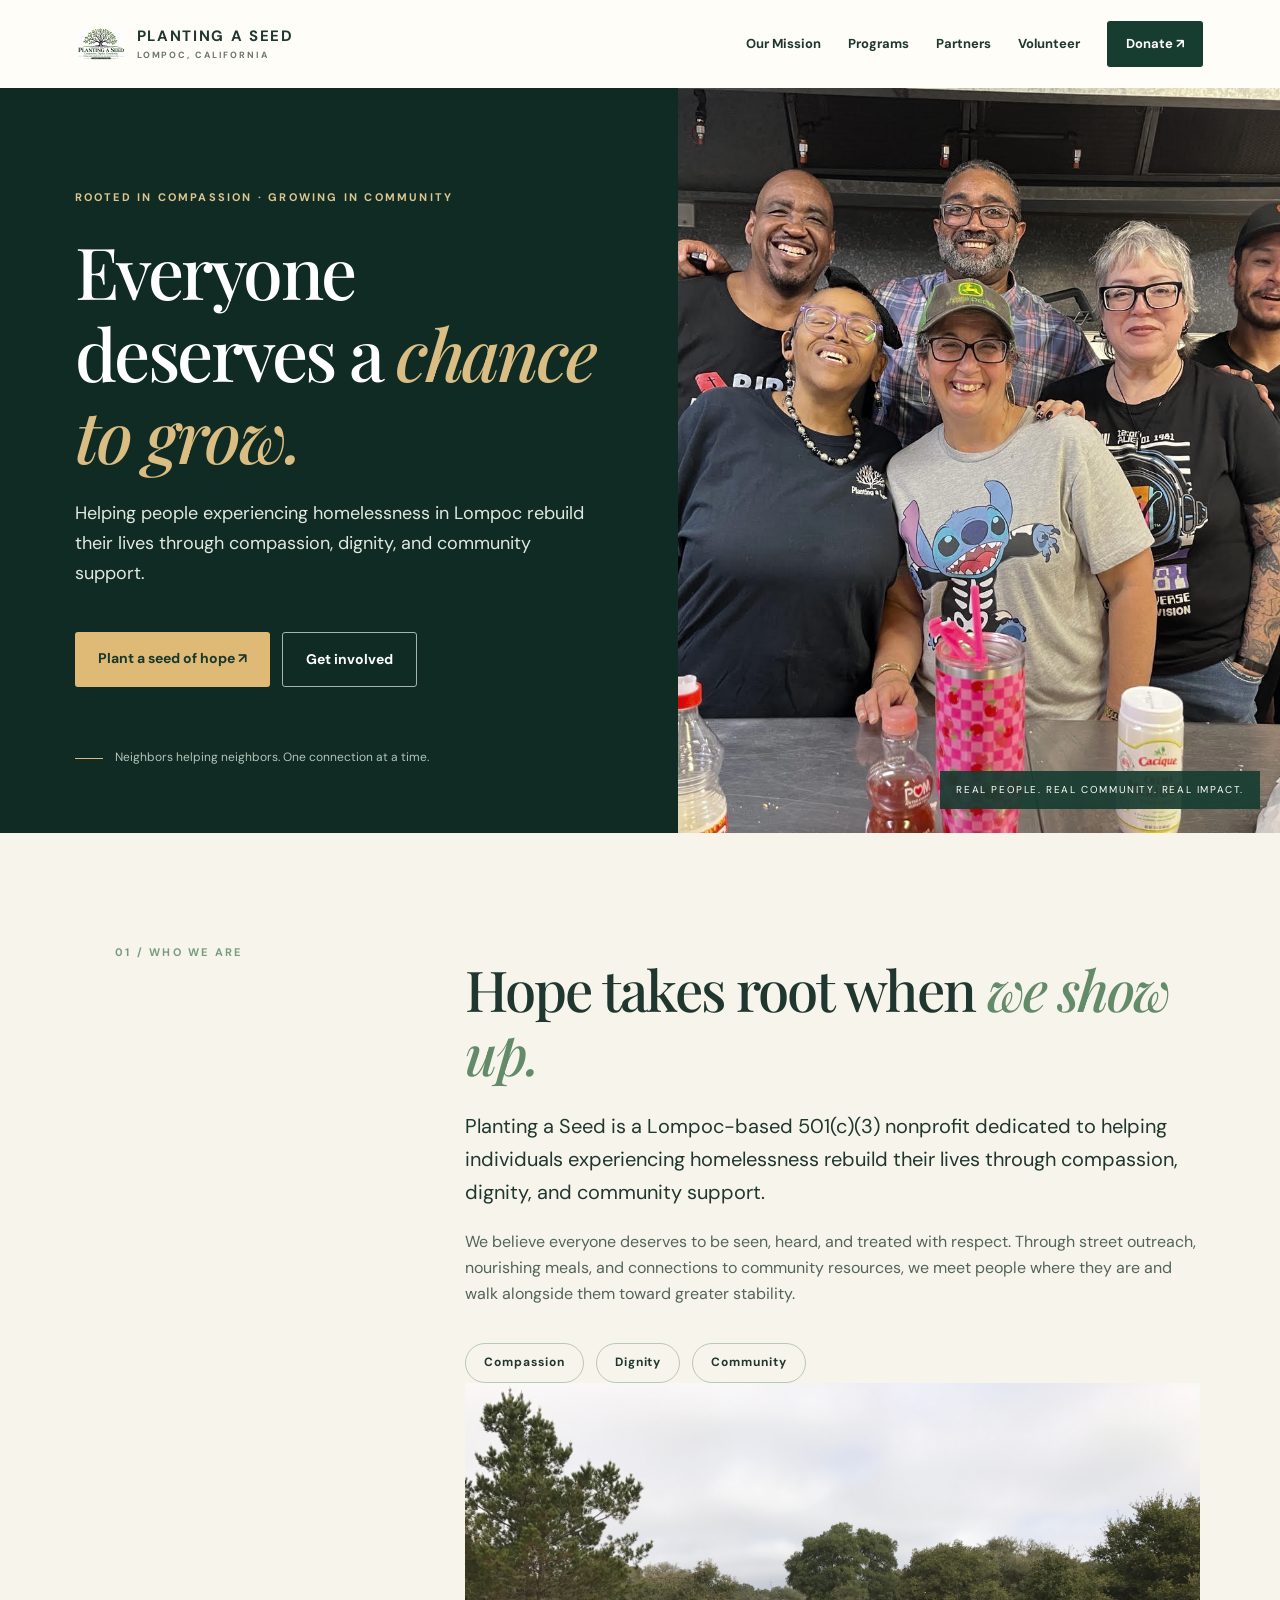
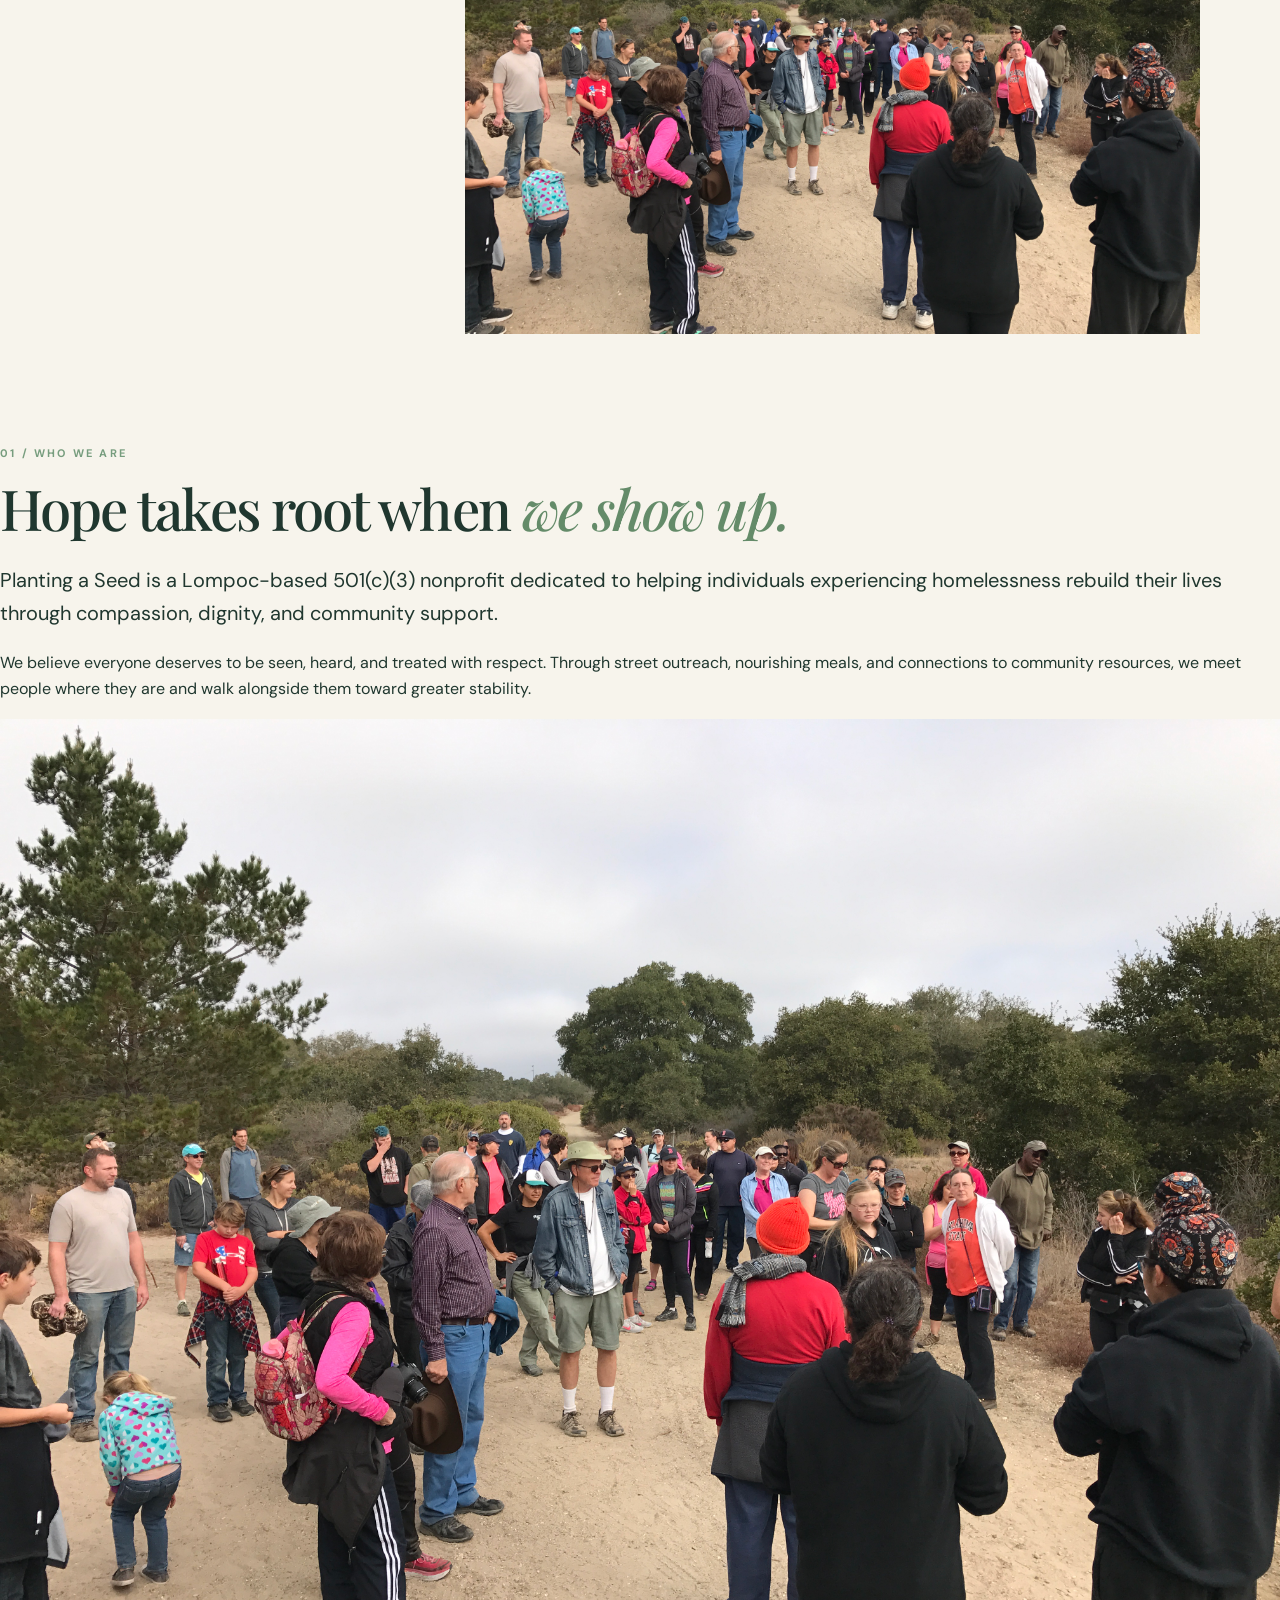
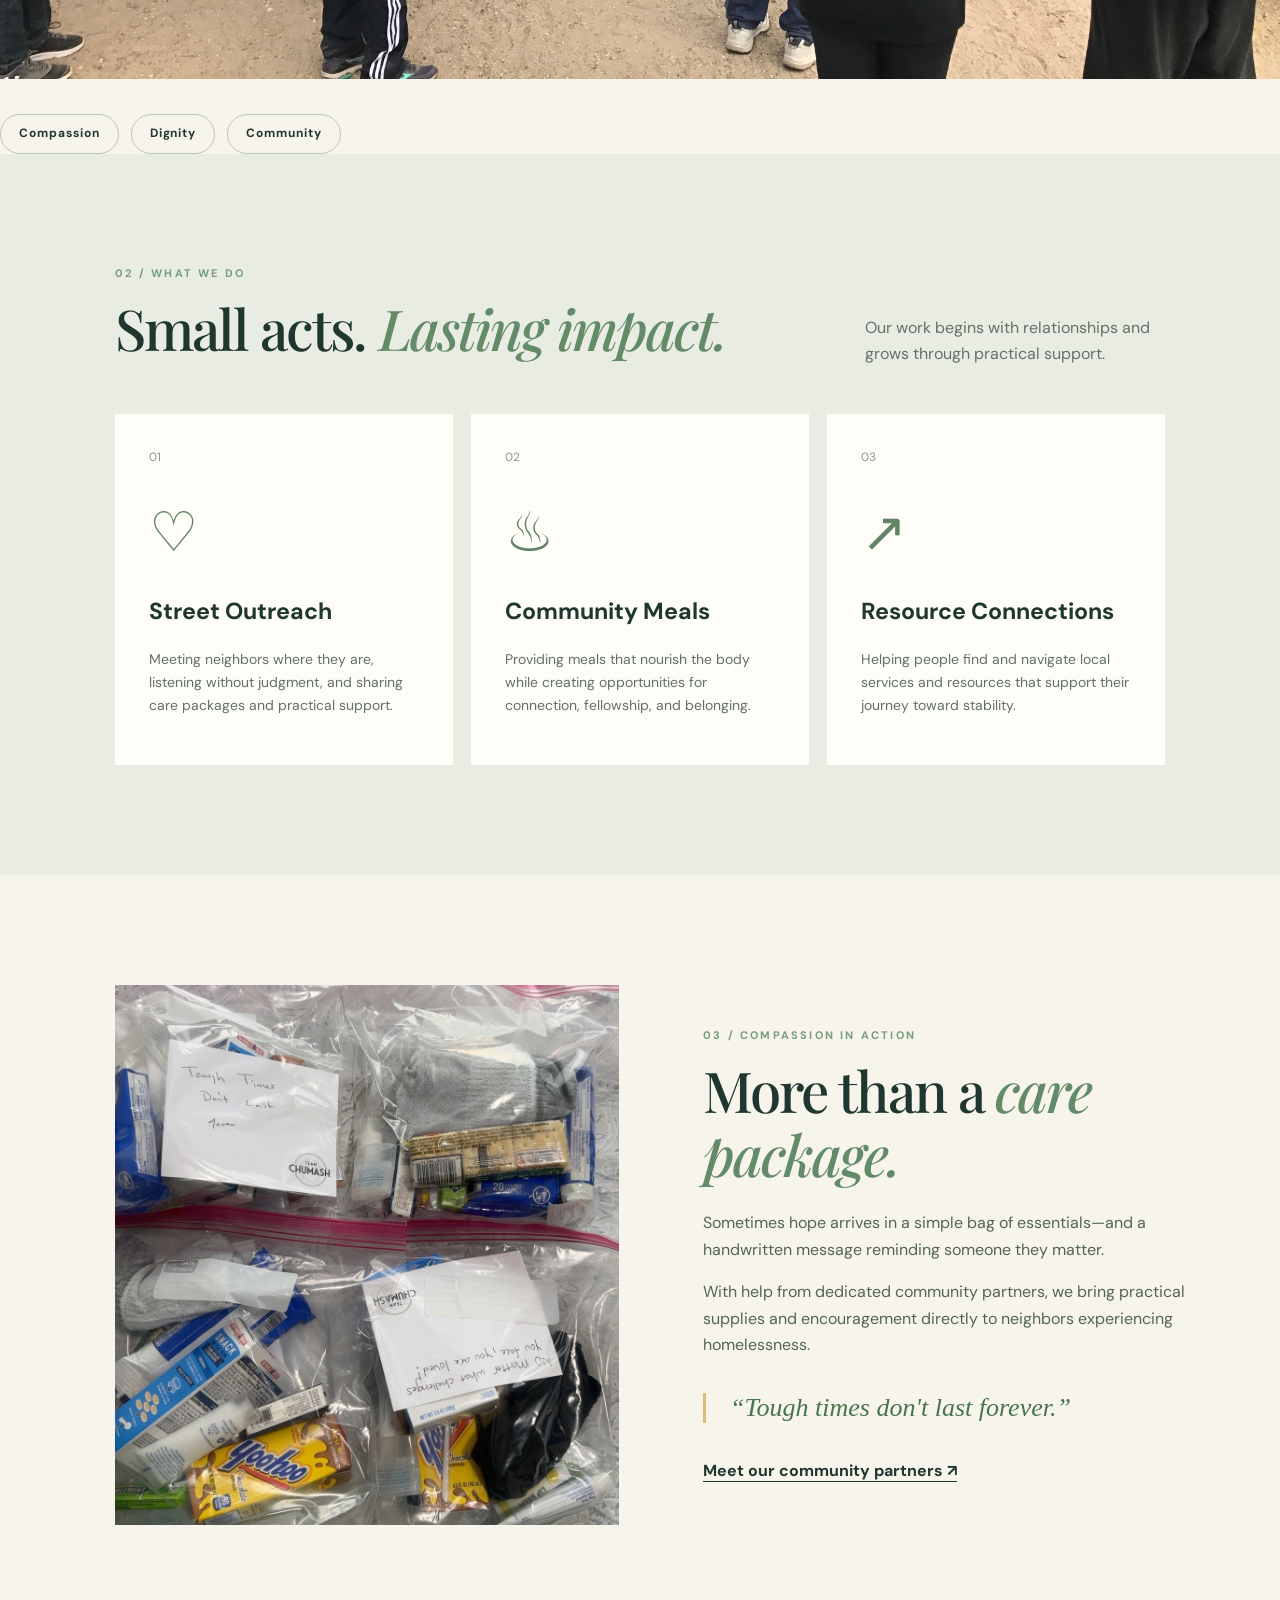
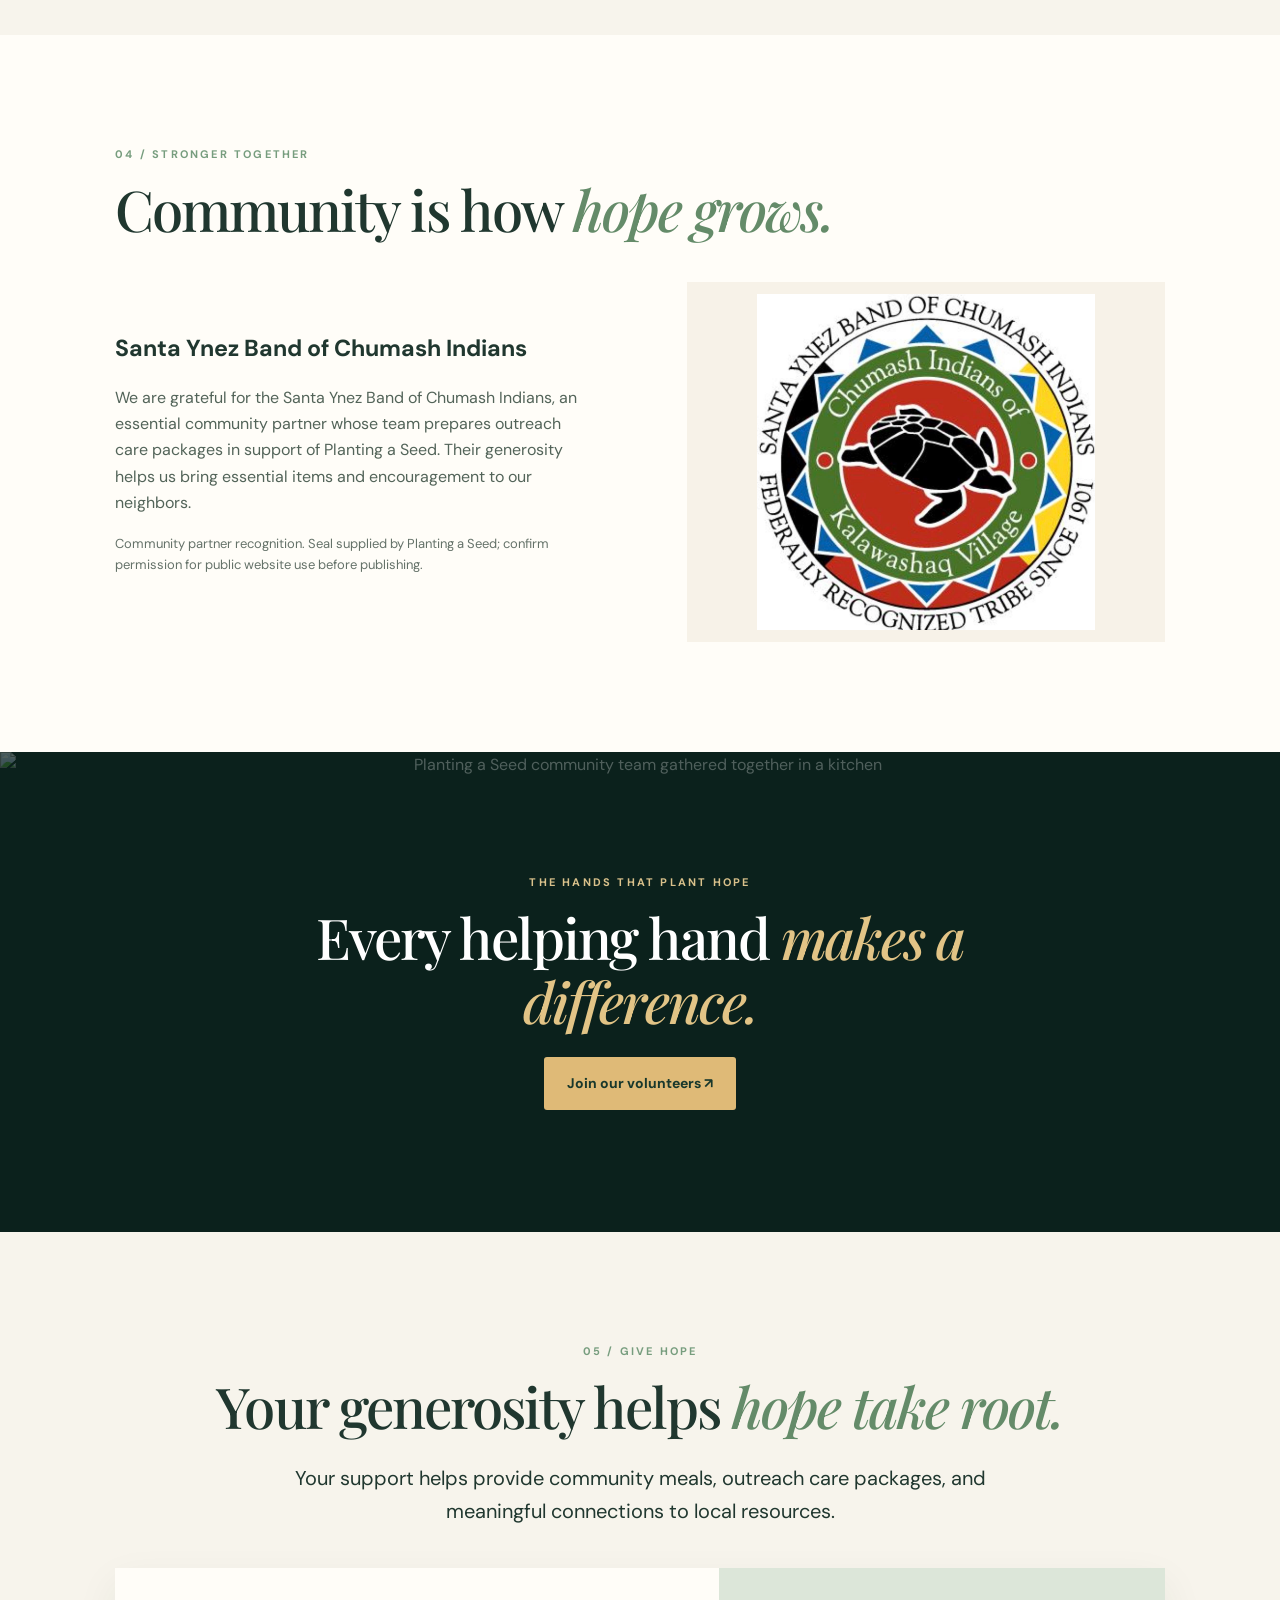
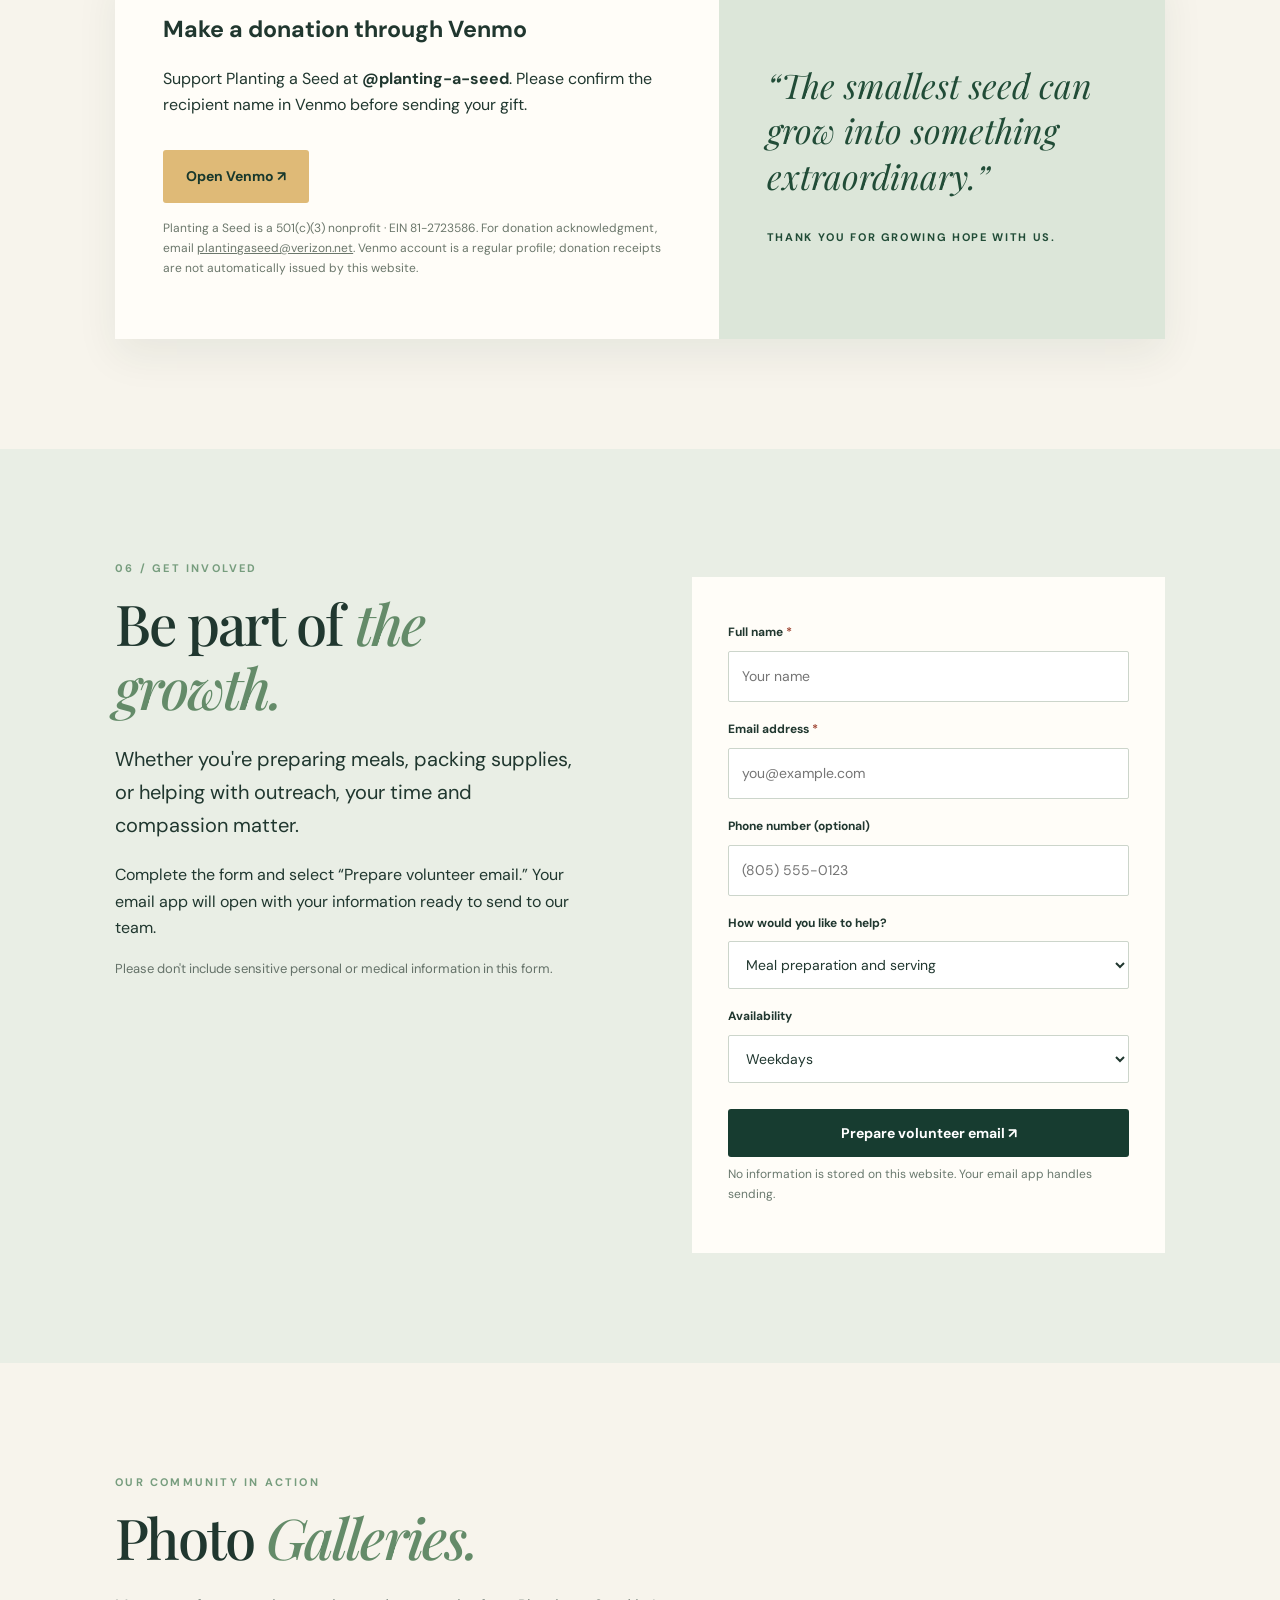
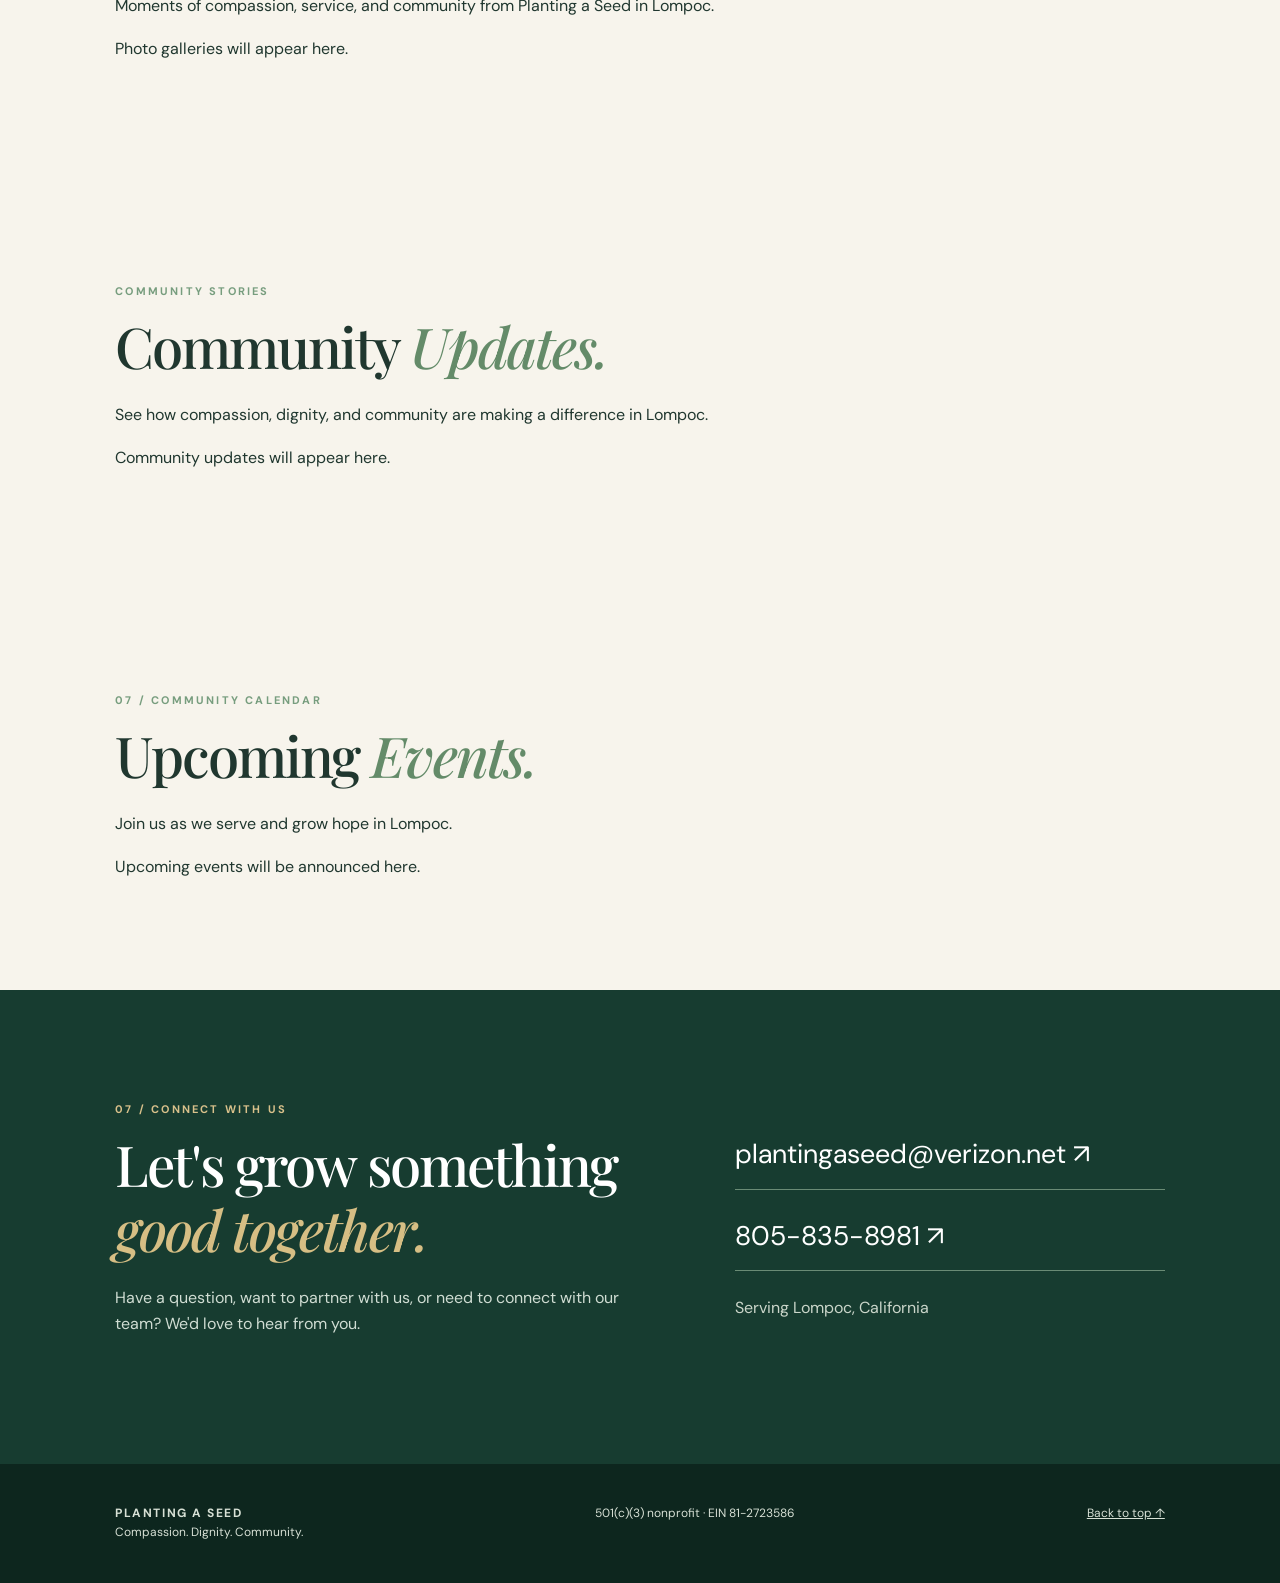
==== commit 1b5d936d: "Add detailed about section with values and images Added a new section to the about page with detaile" ====
--- a/index.html
+++ b/index.html
@@ -1,7 +1,41 @@
 <!doctype html><html lang="en"><head><meta charset="utf-8"><meta name="viewport" content="width=device-width,initial-scale=1"><meta name="description" content="Planting a Seed supports neighbors experiencing homelessness in Lompoc through street outreach, meals, and community resource connections."><title>Planting a Seed | Compassion. Dignity. Community.</title><link rel="stylesheet" href="styles.css"></head><body>
 <header class="site-header"><a class="brand" href="#home"><img class="brand-mark" src="logo.png" alt="Planting a Seed logo"><span>PLANTING A SEED<small>LOMPOC, CALIFORNIA</small></span></a><button class="menu-toggle" aria-label="Toggle navigation" aria-expanded="false">☰</button><nav id="nav"><a href="#about">Our Mission</a><a href="#programs">Programs</a><a href="#partners">Partners</a><a href="#volunteer">Volunteer</a><a class="nav-donate" href="#donate">Donate <span aria-hidden="true">↗</span></a></nav></header>
 <main id="home"><section class="hero"><div class="hero-copy"><div class="eyebrow">ROOTED IN COMPASSION · GROWING IN COMMUNITY</div><h1>Everyone deserves a <em>chance to grow.</em></h1><p>Helping people experiencing homelessness in Lompoc rebuild their lives through compassion, dignity, and community support.</p><div class="actions"><a class="btn btn-gold" href="#donate">Plant a seed of hope ↗</a><a class="btn btn-outline" href="#volunteer">Get involved</a></div><div class="hero-note"><span class="line"></span>Neighbors helping neighbors. One connection at a time.</div></div><div class="hero-visual"><img src="Volunteers.jpg" alt="Planting a Seed community team gathered together in a kitchen"><div class="photo-caption">REAL PEOPLE. REAL COMMUNITY. REAL IMPACT.</div></div></section>
-<section id="about" class="intro section"><div class="section-tag">01 / WHO WE ARE</div><div><h2>Hope takes root when <em>we show up.</em></h2><p class="lead">Planting a Seed is a Lompoc-based 501(c)(3) nonprofit dedicated to helping individuals experiencing homelessness rebuild their lives through compassion, dignity, and community support.</p><p>We believe everyone deserves to be seen, heard, and treated with respect. Through street outreach, nourishing meals, and connections to community resources, we meet people where they are and walk alongside them toward greater stability.</p><img class="about-photo" src="IMG_2597.jpeg" alt="Planting a Seed community outreach"><div class="values"><span>Compassion</span><span>Dignity</span><span>Community</span></div></div></section>
+<section id="about" class="intro section">
+
+  <div class="section-tag">01 / WHO WE ARE</div>
+
+  <div class="about-content">
+
+    <div class="about-text">
+
+      <h2>Hope takes root when <em>we show up.</em></h2>
+
+      <p class="lead">Planting a Seed is a Lompoc-based 501(c)(3) nonprofit dedicated to helping individuals experiencing homelessness rebuild their lives through compassion, dignity, and community support.</p>
+
+      <p>We believe everyone deserves to be seen, heard, and treated with respect. Through street outreach, nourishing meals, and connections to community resources, we meet people where they are and walk alongside them toward greater stability.</p>
+
+      <div class="values">
+
+        <span>Compassion</span>
+
+        <span>Dignity</span>
+
+        <span>Community</span>
+
+      </div>
+
+    </div>
+
+    <div class="about-image">
+
+      <img class="about-photo" src="/images/uploads/img_2597.jpeg" alt="Planting a Seed community outreach">
+
+    </div>
+
+  </div>
+
+</section><div class="section-tag">01 / WHO WE ARE</div><div><h2>Hope takes root when <em>we show up.</em></h2><p class="lead">Planting a Seed is a Lompoc-based 501(c)(3) nonprofit dedicated to helping individuals experiencing homelessness rebuild their lives through compassion, dignity, and community support.</p><p>We believe everyone deserves to be seen, heard, and treated with respect. Through street outreach, nourishing meals, and connections to community resources, we meet people where they are and walk alongside them toward greater stability.</p><img class="about-photo" src="IMG_2597.jpeg" alt="Planting a Seed community outreach"><div class="values"><span>Compassion</span><span>Dignity</span><span>Community</span></div></div></section>
 <section id="programs" class="programs section"><div class="section-heading"><div><div class="section-tag">02 / WHAT WE DO</div><h2>Small acts. <em>Lasting impact.</em></h2></div><p>Our work begins with relationships and grows through practical support.</p></div><div class="program-grid"><article class="program-card"><div class="program-number">01</div><div class="program-icon">♡</div><h3>Street Outreach</h3><p>Meeting neighbors where they are, listening without judgment, and sharing care packages and practical support.</p></article><article class="program-card"><div class="program-number">02</div><div class="program-icon">♨</div><h3>Community Meals</h3><p>Providing meals that nourish the body while creating opportunities for connection, fellowship, and belonging.</p></article><article class="program-card"><div class="program-number">03</div><div class="program-icon">↗</div><h3>Resource Connections</h3><p>Helping people find and navigate local services and resources that support their journey toward stability.</p></article></div></section>
 <section class="story section"><div class="story-image"><img src="CP.jpg" alt="Planting a Seed outreach care packages"></div><div class="story-copy"><div class="section-tag">03 / COMPASSION IN ACTION</div><h2>More than a <em>care package.</em></h2><p>Sometimes hope arrives in a simple bag of essentials—and a handwritten message reminding someone they matter.</p><p>With help from dedicated community partners, we bring practical supplies and encouragement directly to neighbors experiencing homelessness.</p><blockquote>“Tough times don't last forever.”</blockquote><a class="text-link" href="#partners">Meet our community partners ↗</a></div></section>
 <section id="partners" class="partners section"><div class="section-tag">04 / STRONGER TOGETHER</div><h2>Community is how <em>hope grows.</em></h2><div class="partner-layout"><div><h3>Santa Ynez Band of Chumash Indians</h3><p>We are grateful for the Santa Ynez Band of Chumash Indians, an essential community partner whose team prepares outreach care packages in support of Planting a Seed. Their generosity helps us bring essential items and encouragement to our neighbors.</p><p class="muted">Community partner recognition. Seal supplied by Planting a Seed; confirm permission for public website use before publishing.</p></div><img class="partner-seal" src="chumash.jpg" alt="Santa Ynez Band of Chumash Indians tribal seal"></div></section>
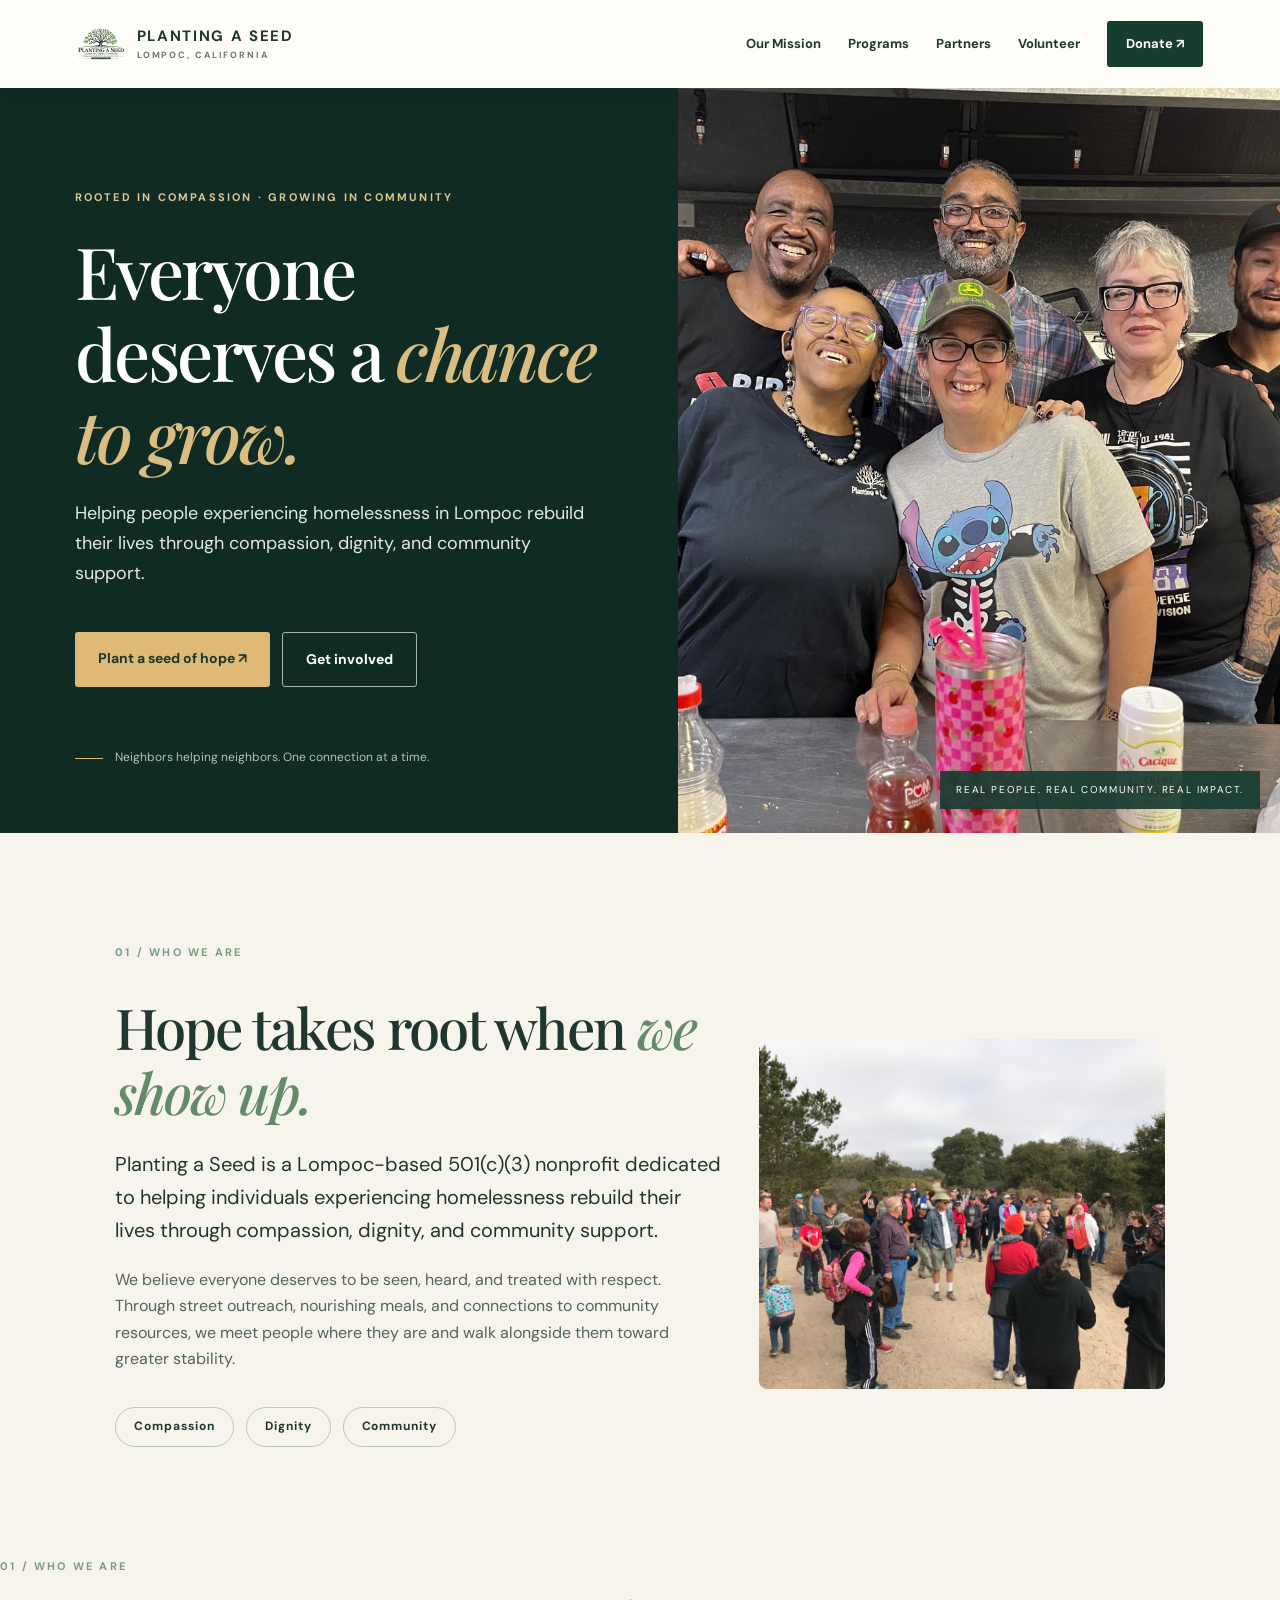
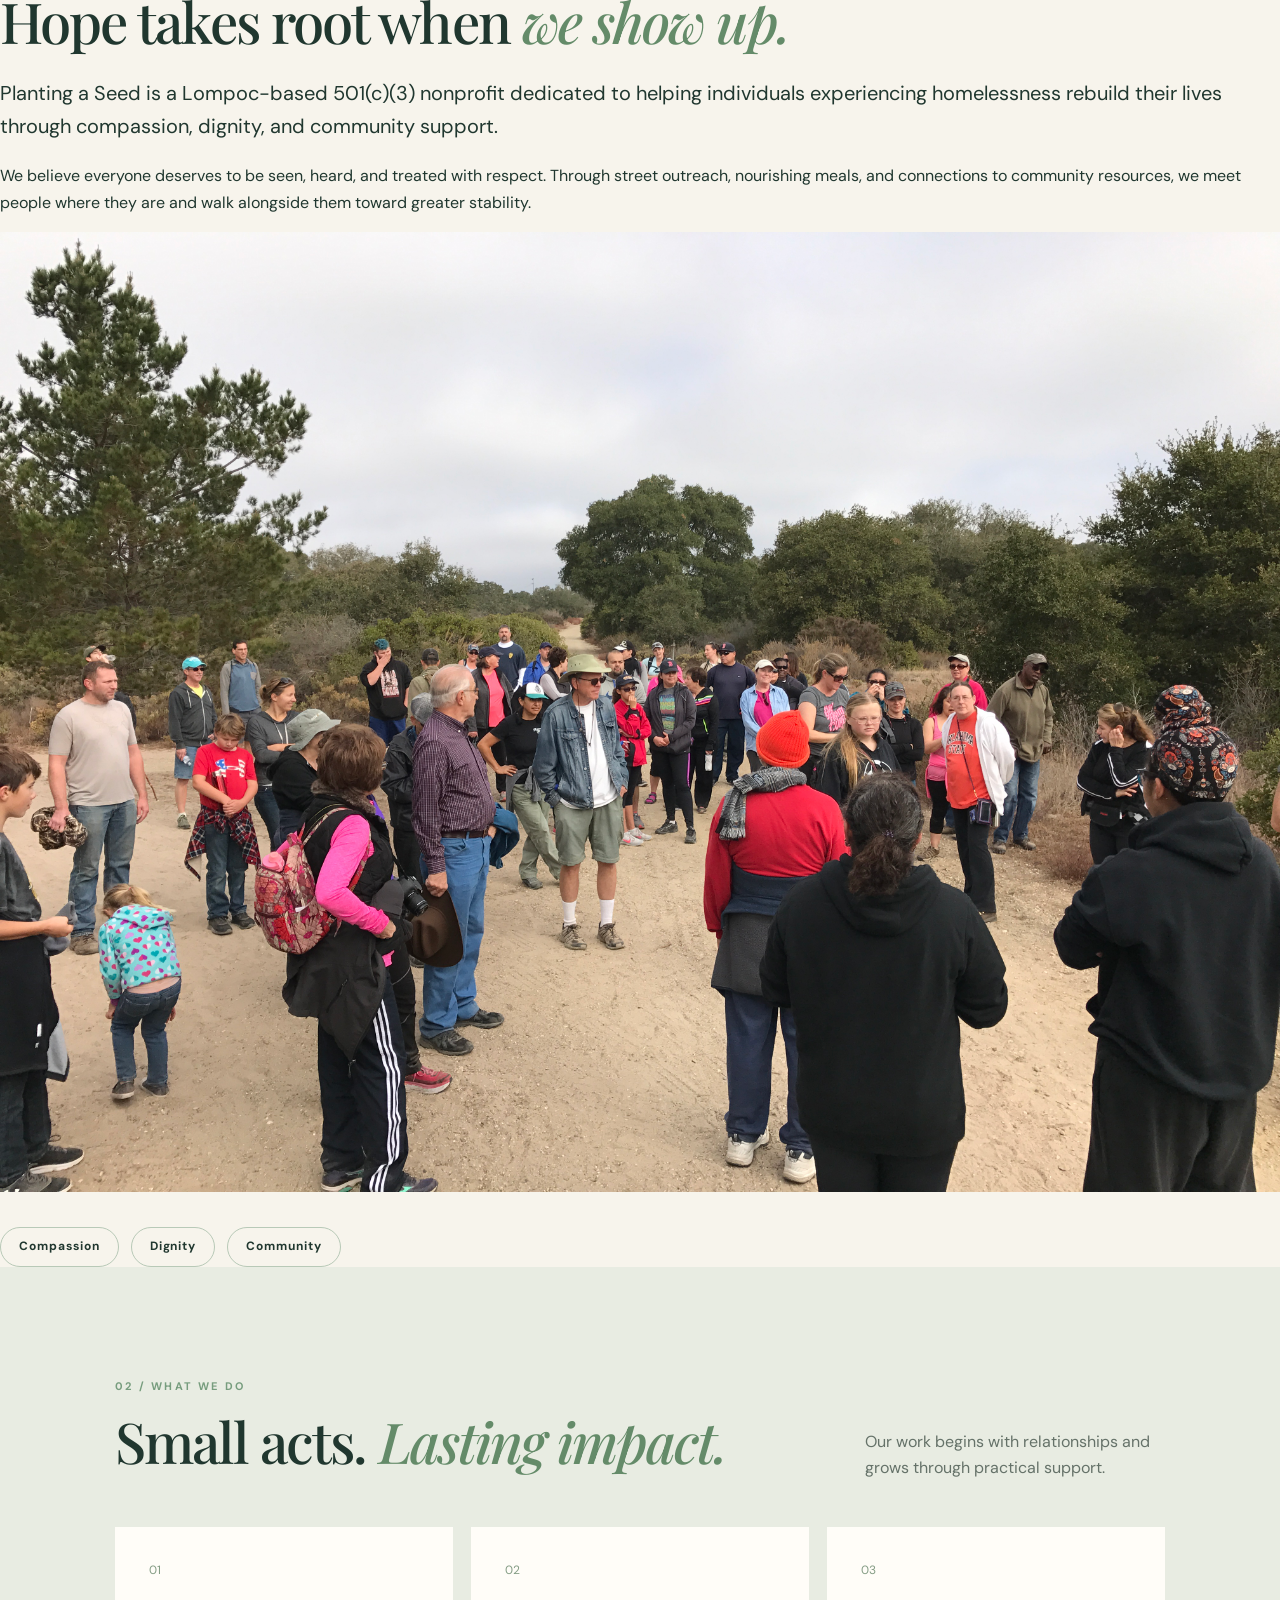
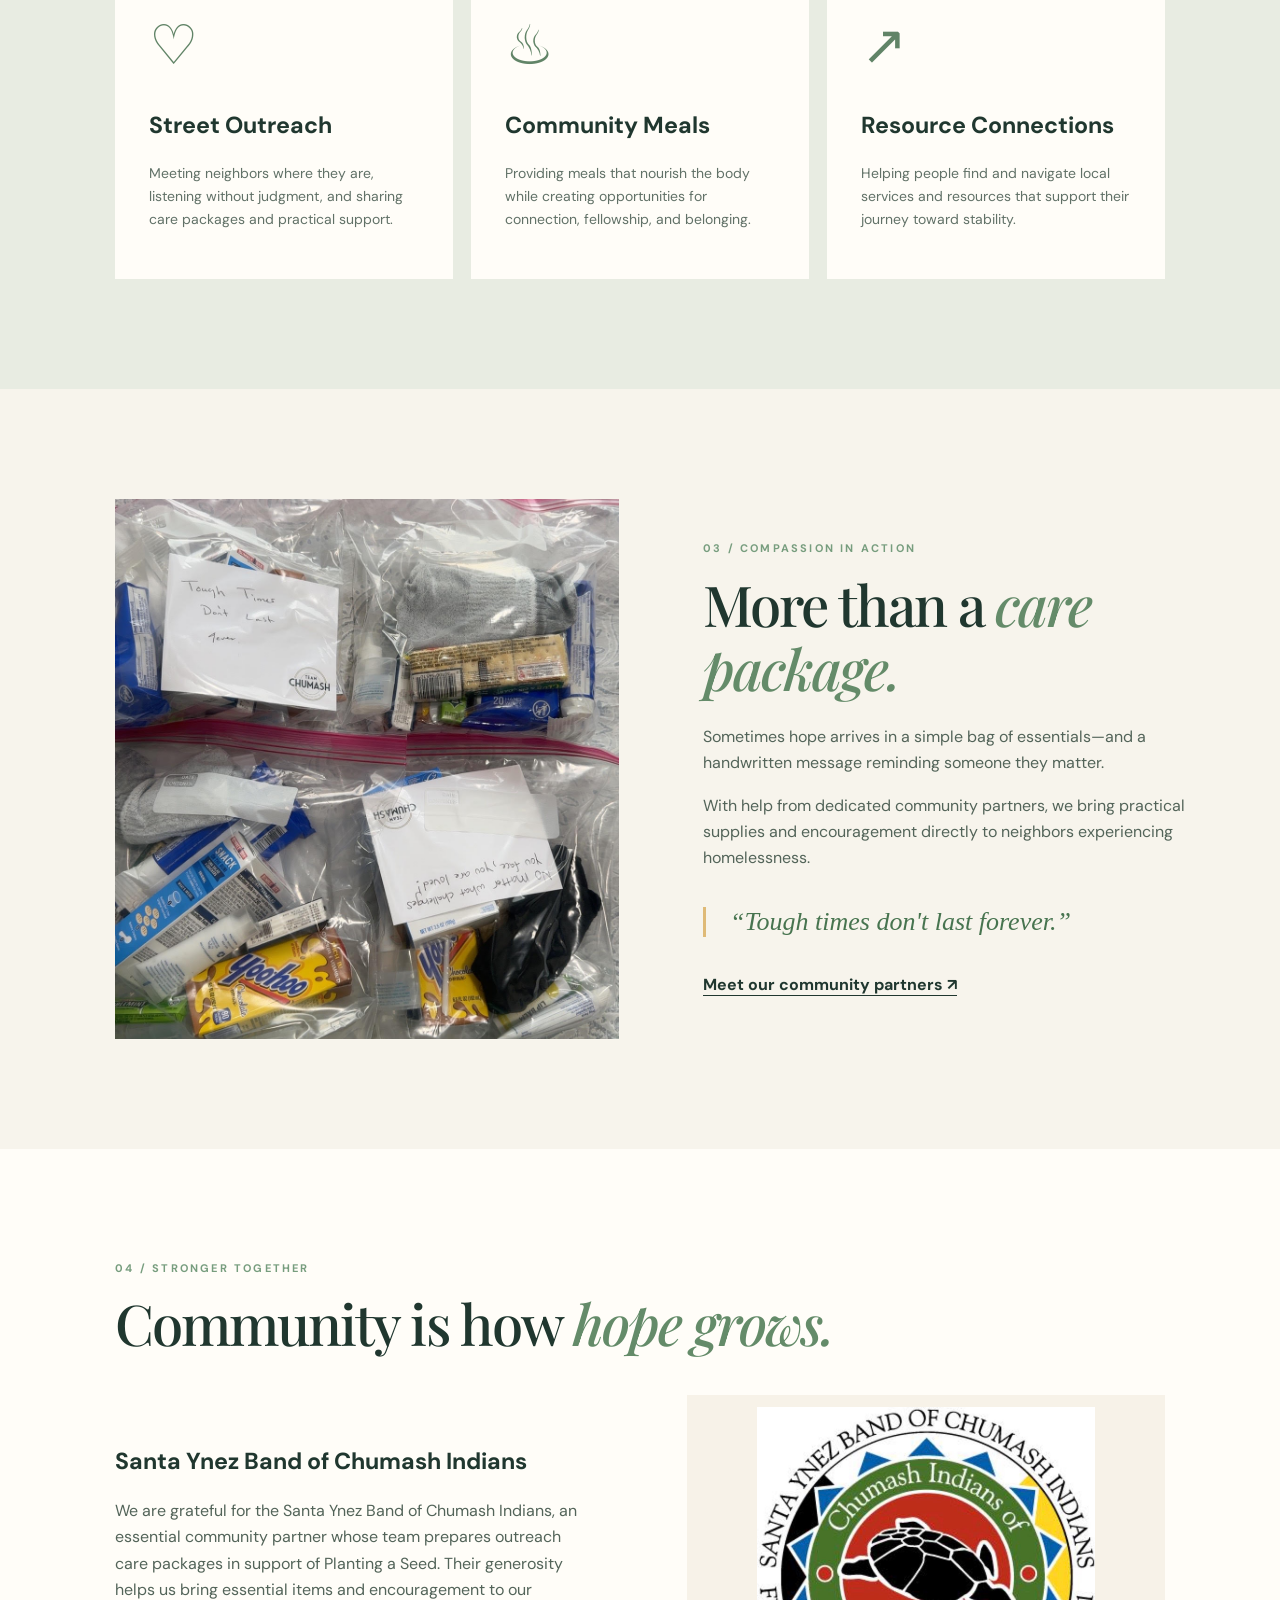
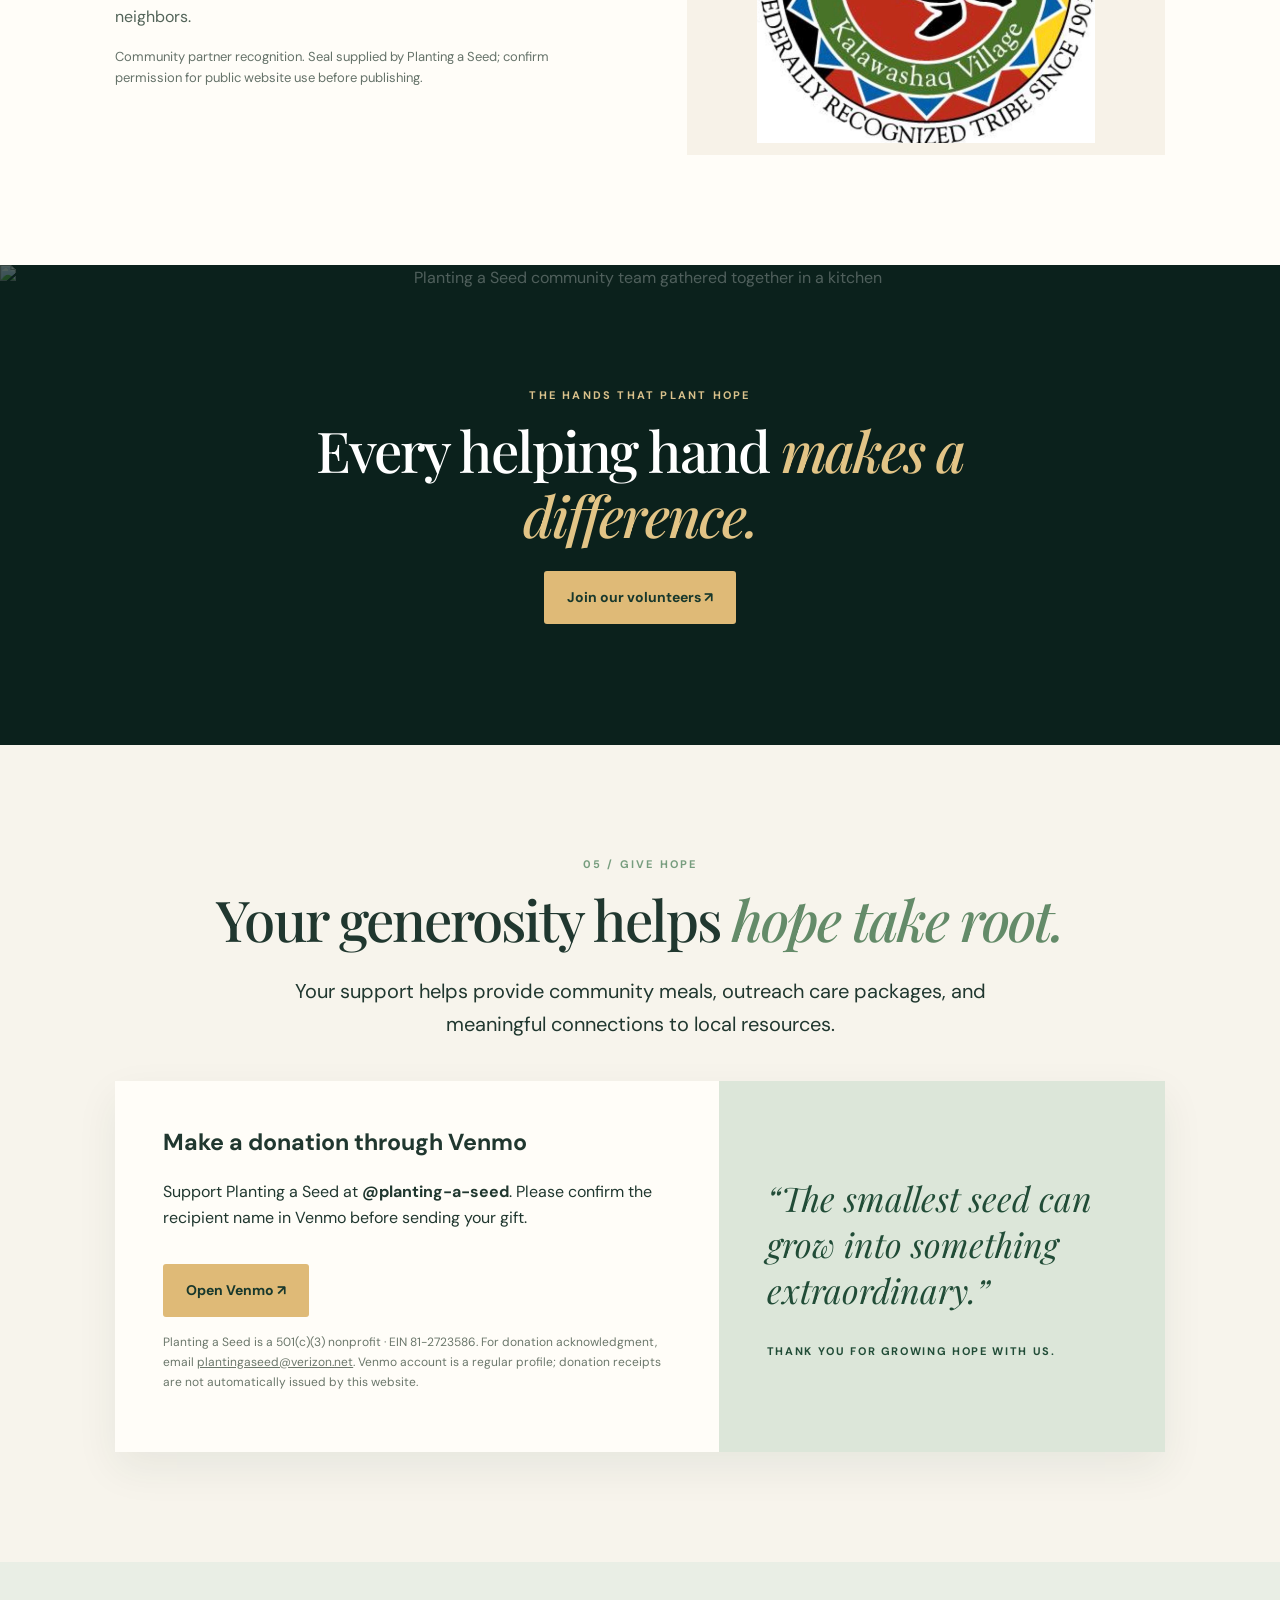
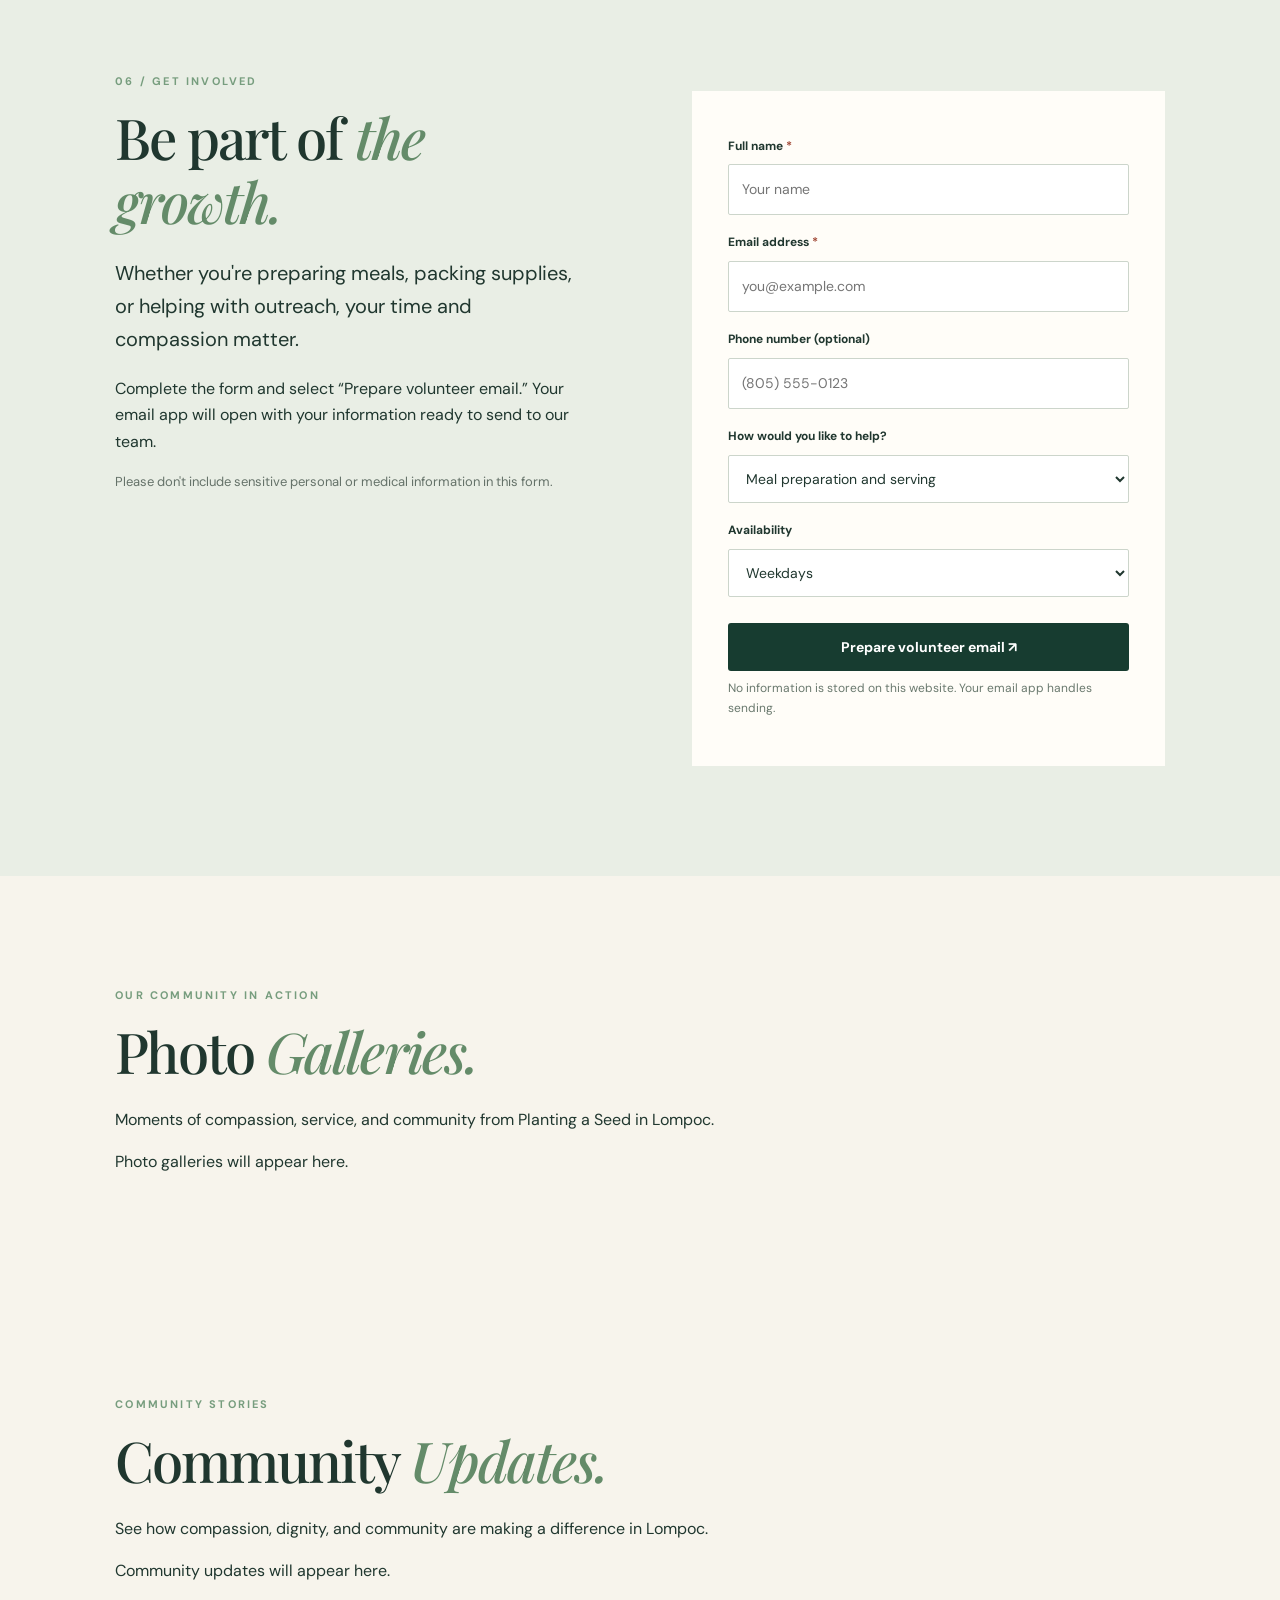
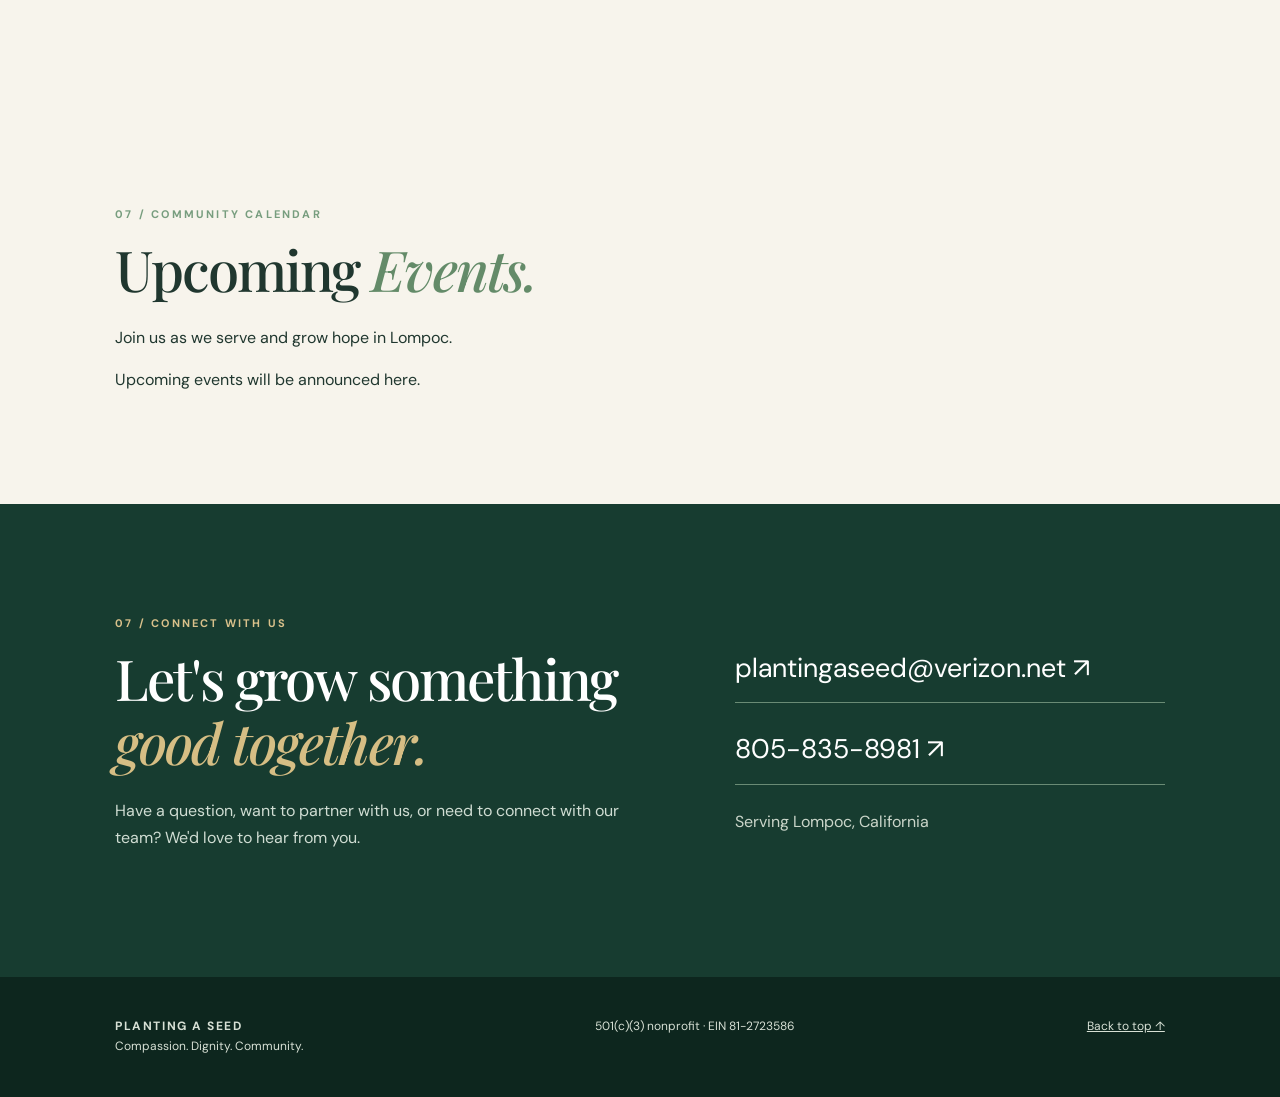
==== commit 6a72544f: "Update 'about' section in index.html Replaced the old 'about' section with an updated version that i" ====
--- a/index.html
+++ b/index.html
@@ -1,40 +1,7 @@
 <!doctype html><html lang="en"><head><meta charset="utf-8"><meta name="viewport" content="width=device-width,initial-scale=1"><meta name="description" content="Planting a Seed supports neighbors experiencing homelessness in Lompoc through street outreach, meals, and community resource connections."><title>Planting a Seed | Compassion. Dignity. Community.</title><link rel="stylesheet" href="styles.css"></head><body>
 <header class="site-header"><a class="brand" href="#home"><img class="brand-mark" src="logo.png" alt="Planting a Seed logo"><span>PLANTING A SEED<small>LOMPOC, CALIFORNIA</small></span></a><button class="menu-toggle" aria-label="Toggle navigation" aria-expanded="false">☰</button><nav id="nav"><a href="#about">Our Mission</a><a href="#programs">Programs</a><a href="#partners">Partners</a><a href="#volunteer">Volunteer</a><a class="nav-donate" href="#donate">Donate <span aria-hidden="true">↗</span></a></nav></header>
 <main id="home"><section class="hero"><div class="hero-copy"><div class="eyebrow">ROOTED IN COMPASSION · GROWING IN COMMUNITY</div><h1>Everyone deserves a <em>chance to grow.</em></h1><p>Helping people experiencing homelessness in Lompoc rebuild their lives through compassion, dignity, and community support.</p><div class="actions"><a class="btn btn-gold" href="#donate">Plant a seed of hope ↗</a><a class="btn btn-outline" href="#volunteer">Get involved</a></div><div class="hero-note"><span class="line"></span>Neighbors helping neighbors. One connection at a time.</div></div><div class="hero-visual"><img src="Volunteers.jpg" alt="Planting a Seed community team gathered together in a kitchen"><div class="photo-caption">REAL PEOPLE. REAL COMMUNITY. REAL IMPACT.</div></div></section>
-<section id="about" class="intro section">
-
-  <div class="section-tag">01 / WHO WE ARE</div>
-
-  <div class="about-content">
-
-    <div class="about-text">
-
-      <h2>Hope takes root when <em>we show up.</em></h2>
-
-      <p class="lead">Planting a Seed is a Lompoc-based 501(c)(3) nonprofit dedicated to helping individuals experiencing homelessness rebuild their lives through compassion, dignity, and community support.</p>
-
-      <p>We believe everyone deserves to be seen, heard, and treated with respect. Through street outreach, nourishing meals, and connections to community resources, we meet people where they are and walk alongside them toward greater stability.</p>
-
-      <div class="values">
-
-        <span>Compassion</span>
-
-        <span>Dignity</span>
-
-        <span>Community</span>
-
-      </div>
-
-    </div>
-
-    <div class="about-image">
-
-      <img class="about-photo" src="/images/uploads/img_2597.jpeg" alt="Planting a Seed community outreach">
-
-    </div>
-
-  </div>
-
+<section id="about" class="intro section"><div class="section-tag">01 / WHO WE ARE</div><div class="about-content"><div class="about-text"><h2>Hope takes root when <em>we show up.</em></h2><p class="lead">Planting a Seed is a Lompoc-based 501(c)(3) nonprofit dedicated to helping individuals experiencing homelessness rebuild their lives through compassion, dignity, and community support.</p><p>We believe everyone deserves to be seen, heard, and treated with respect. Through street outreach, nourishing meals, and connections to community resources, we meet people where they are and walk alongside them toward greater stability.</p><div class="values"><span>Compassion</span><span>Dignity</span><span>Community</span></div></div><div class="about-image"><img class="about-photo" src="/images/uploads/img_2597.jpeg" alt="Planting a Seed community outreach"></div></div>
 </section><div class="section-tag">01 / WHO WE ARE</div><div><h2>Hope takes root when <em>we show up.</em></h2><p class="lead">Planting a Seed is a Lompoc-based 501(c)(3) nonprofit dedicated to helping individuals experiencing homelessness rebuild their lives through compassion, dignity, and community support.</p><p>We believe everyone deserves to be seen, heard, and treated with respect. Through street outreach, nourishing meals, and connections to community resources, we meet people where they are and walk alongside them toward greater stability.</p><img class="about-photo" src="IMG_2597.jpeg" alt="Planting a Seed community outreach"><div class="values"><span>Compassion</span><span>Dignity</span><span>Community</span></div></div></section>
 <section id="programs" class="programs section"><div class="section-heading"><div><div class="section-tag">02 / WHAT WE DO</div><h2>Small acts. <em>Lasting impact.</em></h2></div><p>Our work begins with relationships and grows through practical support.</p></div><div class="program-grid"><article class="program-card"><div class="program-number">01</div><div class="program-icon">♡</div><h3>Street Outreach</h3><p>Meeting neighbors where they are, listening without judgment, and sharing care packages and practical support.</p></article><article class="program-card"><div class="program-number">02</div><div class="program-icon">♨</div><h3>Community Meals</h3><p>Providing meals that nourish the body while creating opportunities for connection, fellowship, and belonging.</p></article><article class="program-card"><div class="program-number">03</div><div class="program-icon">↗</div><h3>Resource Connections</h3><p>Helping people find and navigate local services and resources that support their journey toward stability.</p></article></div></section>
 <section class="story section"><div class="story-image"><img src="CP.jpg" alt="Planting a Seed outreach care packages"></div><div class="story-copy"><div class="section-tag">03 / COMPASSION IN ACTION</div><h2>More than a <em>care package.</em></h2><p>Sometimes hope arrives in a simple bag of essentials—and a handwritten message reminding someone they matter.</p><p>With help from dedicated community partners, we bring practical supplies and encouragement directly to neighbors experiencing homelessness.</p><blockquote>“Tough times don't last forever.”</blockquote><a class="text-link" href="#partners">Meet our community partners ↗</a></div></section>
--- a/styles.css
+++ b/styles.css
@@ -191,3 +191,69 @@
 
 } 
 }
+
+/* WHO WE ARE - SIDE BY SIDE LAYOUT */
+
+#about.intro {
+
+  grid-template-columns: 1fr;
+
+  gap: 20px;
+
+}
+
+#about .about-content {
+
+  display: grid;
+
+  grid-template-columns: minmax(0, 1.2fr) minmax(0, 0.8fr);
+
+  gap: 35px;
+
+  align-items: center;
+
+  max-width: none;
+
+}
+
+#about .about-text {
+
+  min-width: 0;
+
+}
+
+#about .about-image {
+
+  min-width: 0;
+
+}
+
+#about .about-photo {
+
+  display: block;
+
+  width: 100%;
+
+  height: 350px;
+
+  object-fit: cover;
+
+  border-radius: 8px;
+
+}
+
+@media (max-width: 850px) {
+
+  #about .about-content {
+
+    grid-template-columns: 1fr;
+
+  }
+
+  #about .about-photo {
+
+    height: 260px;
+
+  }
+
+}
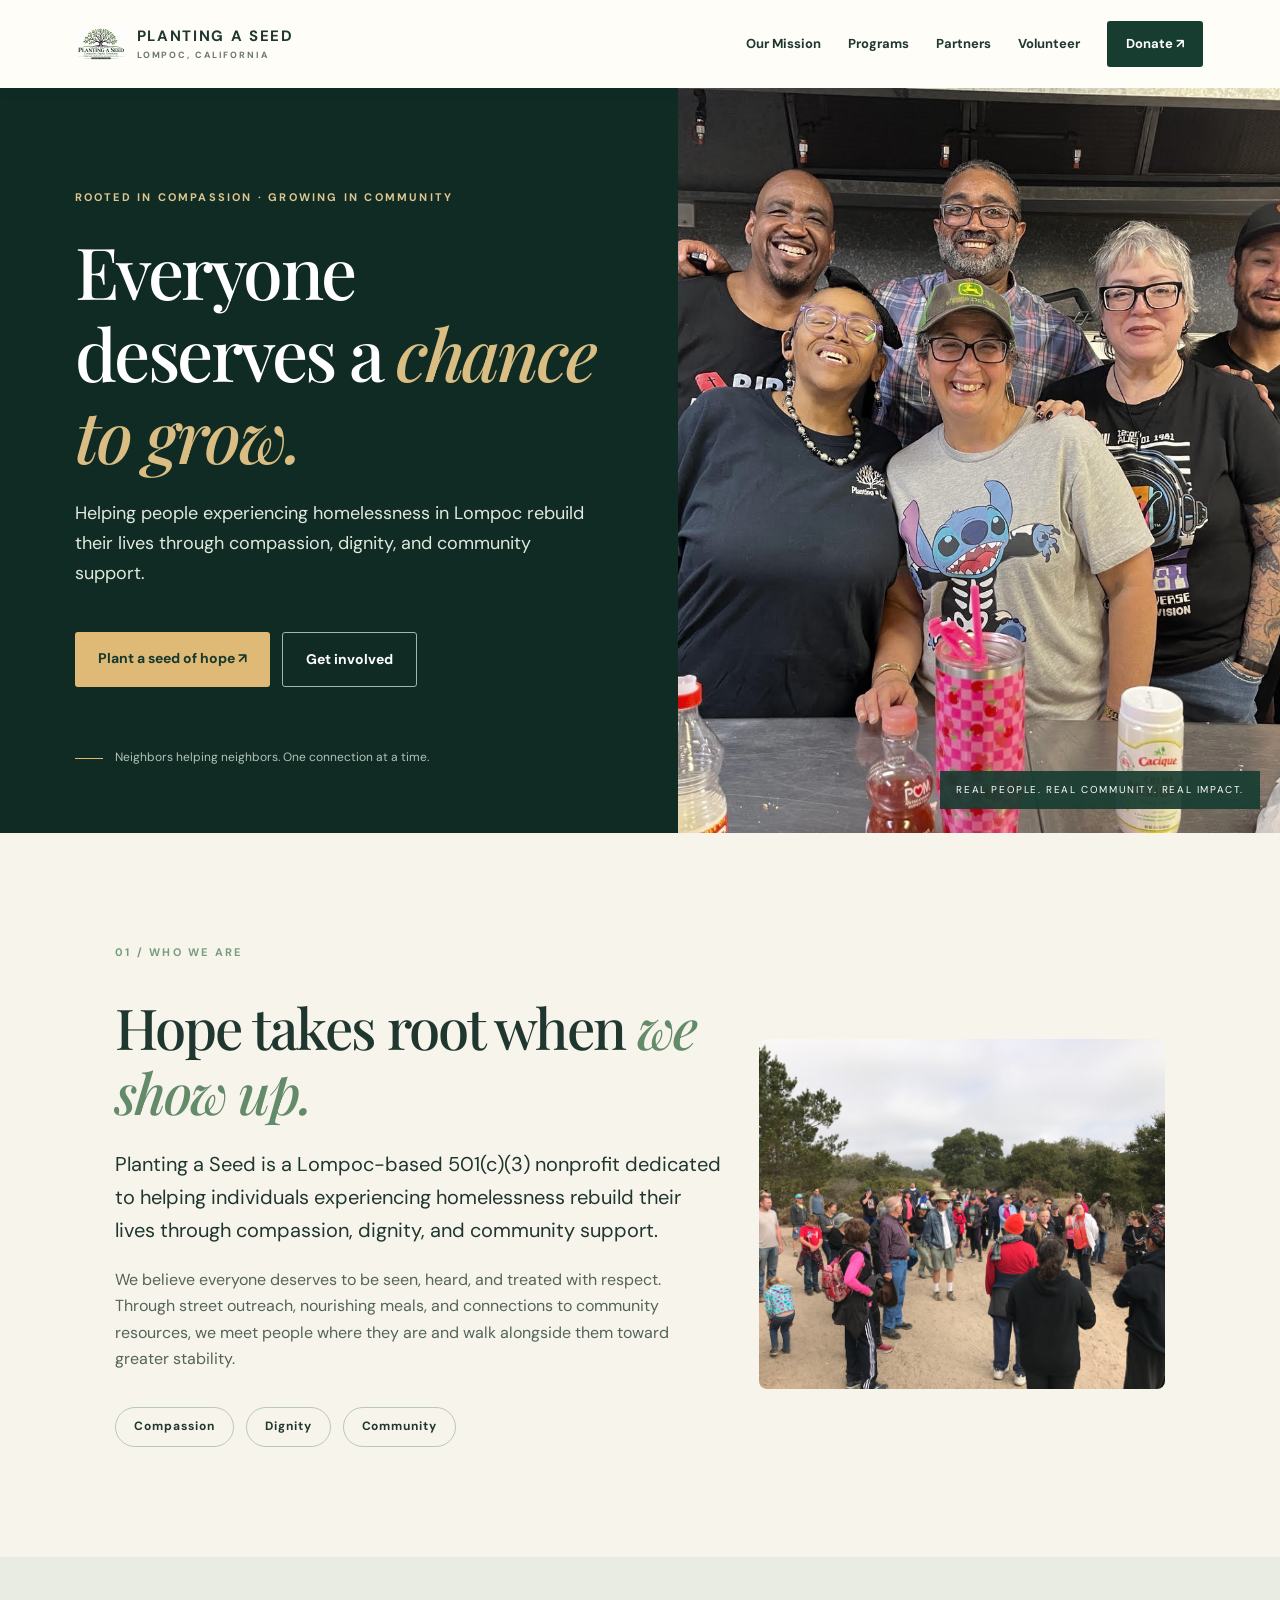
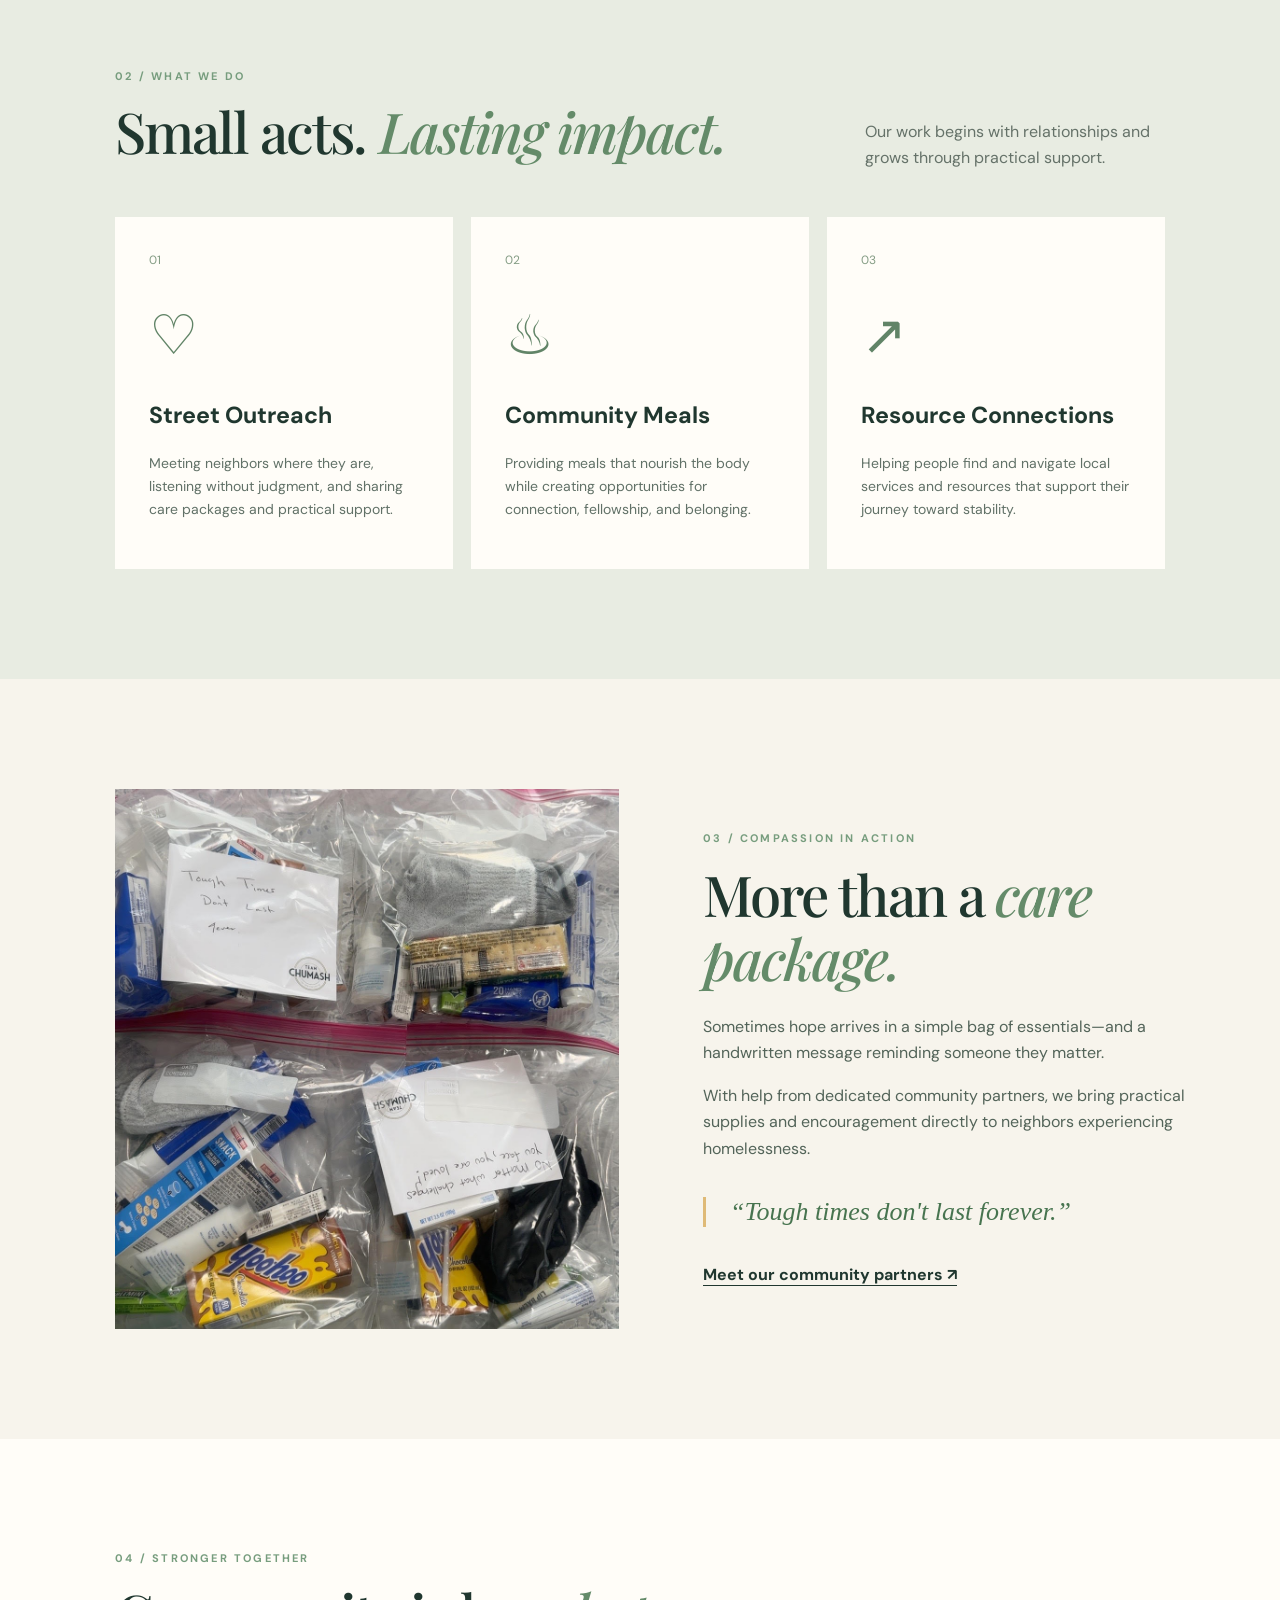
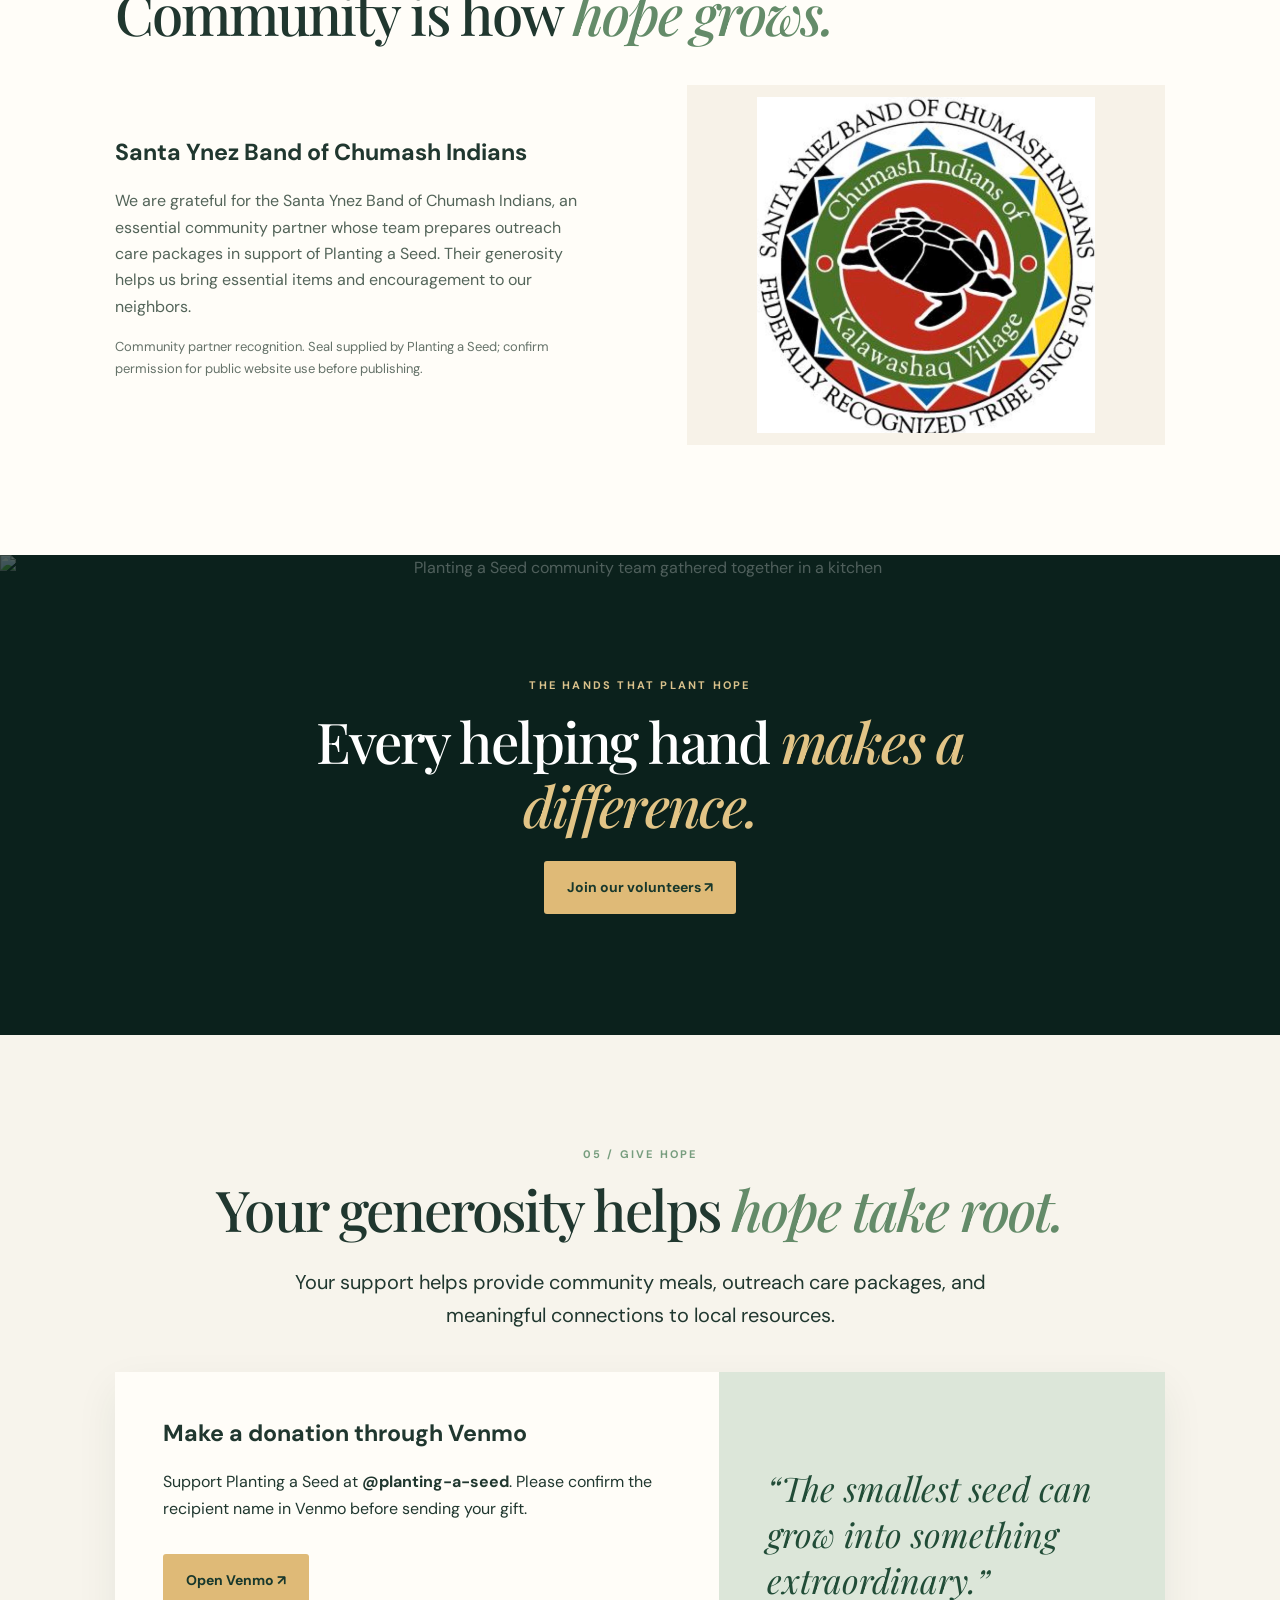
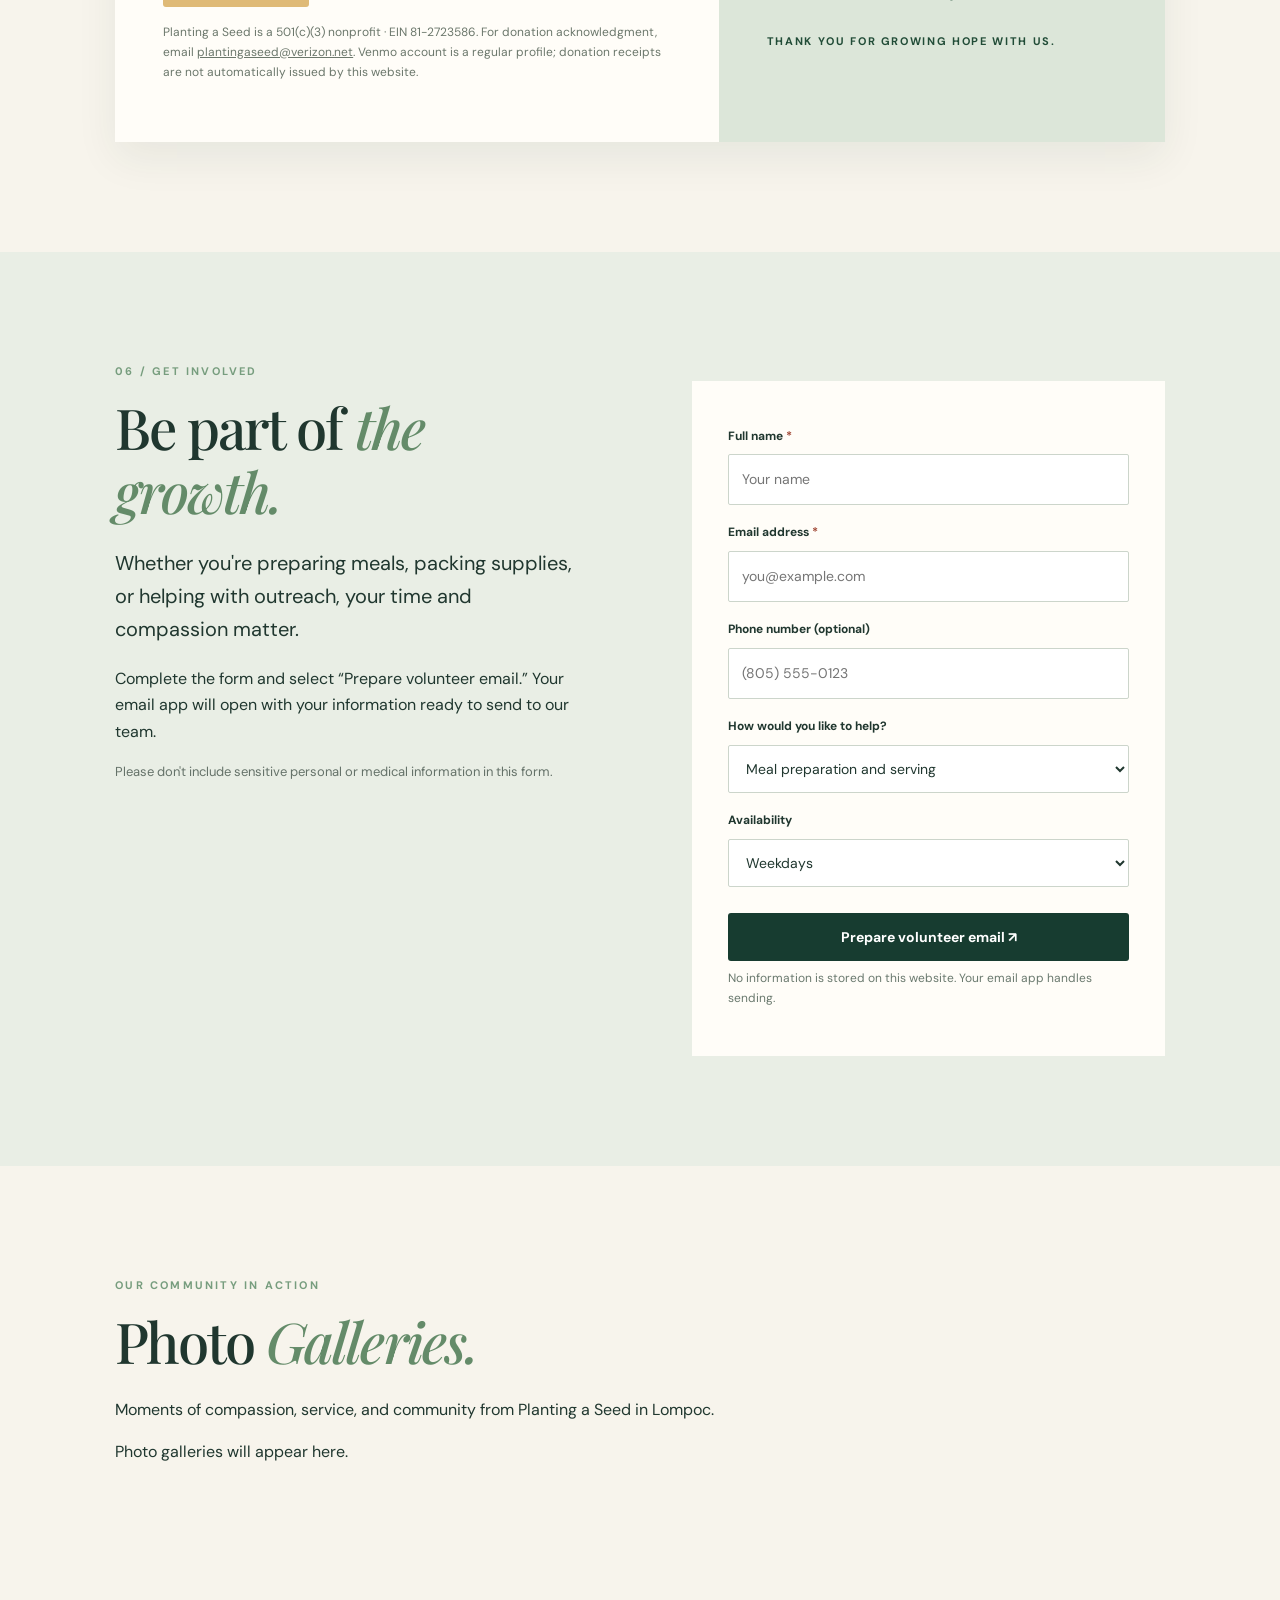
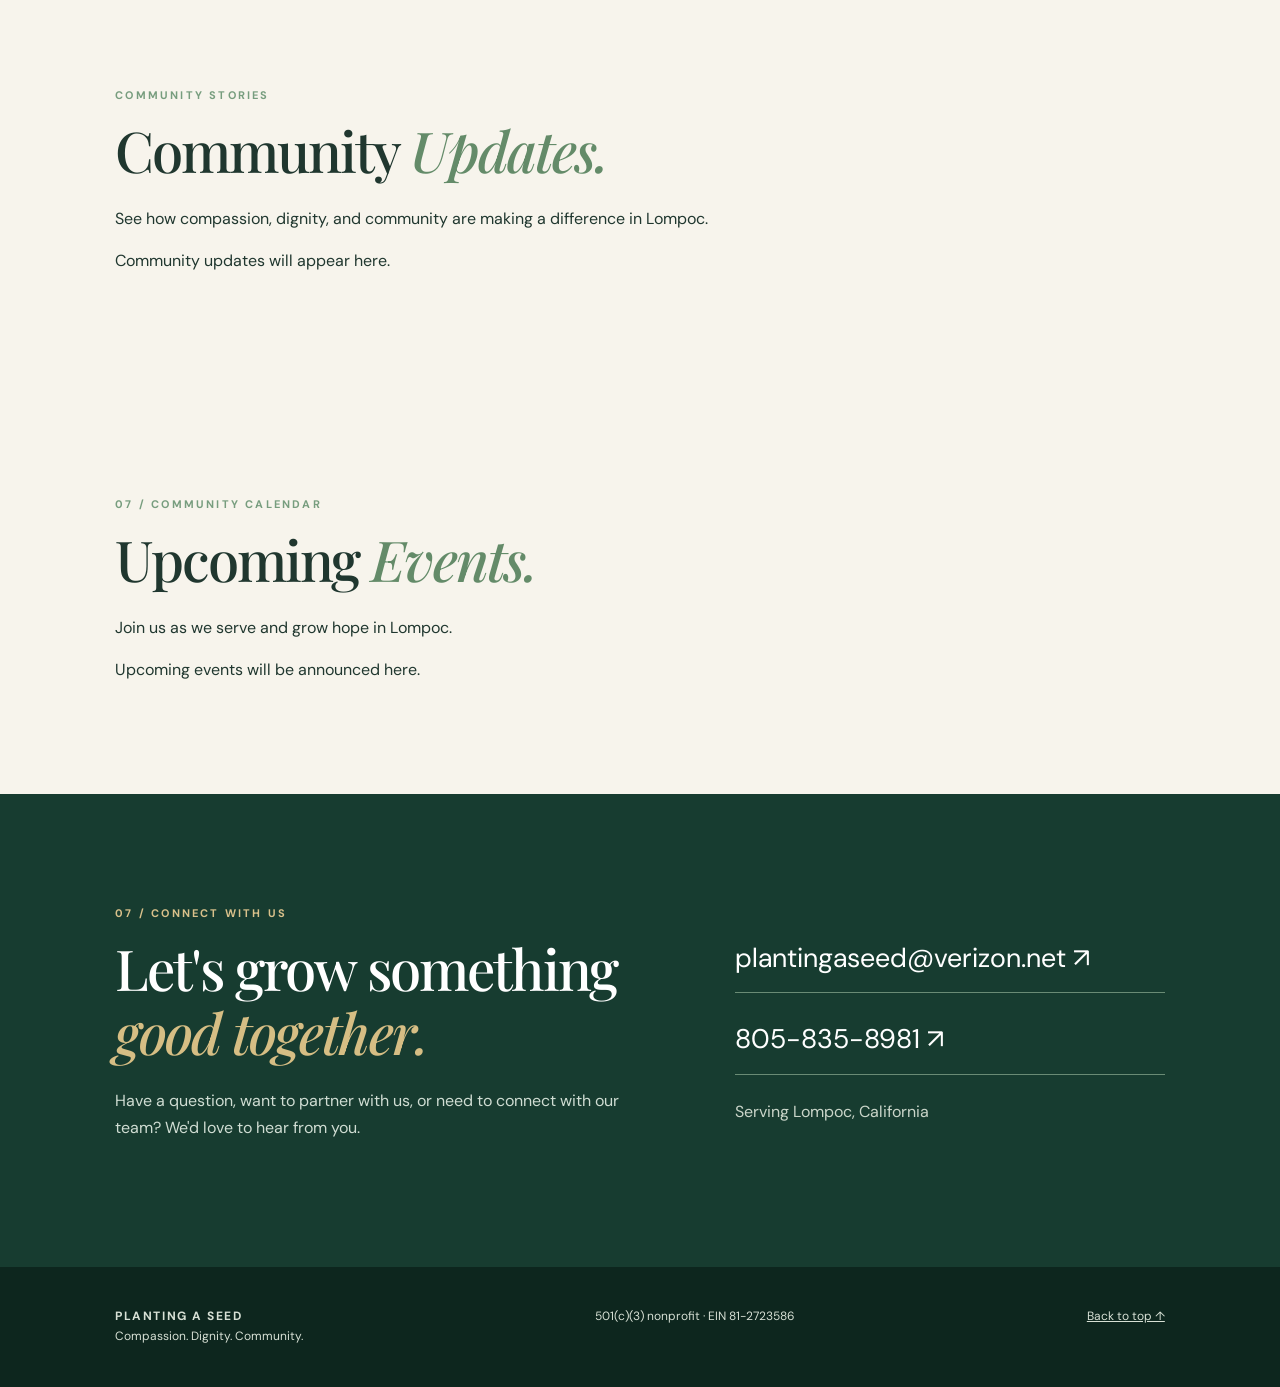
==== commit 1f18973d: "Fix duplicate 'about' section in index.html Removed duplicate 'about' section and adjusted content." ====
--- a/index.html
+++ b/index.html
@@ -1,8 +1,7 @@
 <!doctype html><html lang="en"><head><meta charset="utf-8"><meta name="viewport" content="width=device-width,initial-scale=1"><meta name="description" content="Planting a Seed supports neighbors experiencing homelessness in Lompoc through street outreach, meals, and community resource connections."><title>Planting a Seed | Compassion. Dignity. Community.</title><link rel="stylesheet" href="styles.css"></head><body>
 <header class="site-header"><a class="brand" href="#home"><img class="brand-mark" src="logo.png" alt="Planting a Seed logo"><span>PLANTING A SEED<small>LOMPOC, CALIFORNIA</small></span></a><button class="menu-toggle" aria-label="Toggle navigation" aria-expanded="false">☰</button><nav id="nav"><a href="#about">Our Mission</a><a href="#programs">Programs</a><a href="#partners">Partners</a><a href="#volunteer">Volunteer</a><a class="nav-donate" href="#donate">Donate <span aria-hidden="true">↗</span></a></nav></header>
 <main id="home"><section class="hero"><div class="hero-copy"><div class="eyebrow">ROOTED IN COMPASSION · GROWING IN COMMUNITY</div><h1>Everyone deserves a <em>chance to grow.</em></h1><p>Helping people experiencing homelessness in Lompoc rebuild their lives through compassion, dignity, and community support.</p><div class="actions"><a class="btn btn-gold" href="#donate">Plant a seed of hope ↗</a><a class="btn btn-outline" href="#volunteer">Get involved</a></div><div class="hero-note"><span class="line"></span>Neighbors helping neighbors. One connection at a time.</div></div><div class="hero-visual"><img src="Volunteers.jpg" alt="Planting a Seed community team gathered together in a kitchen"><div class="photo-caption">REAL PEOPLE. REAL COMMUNITY. REAL IMPACT.</div></div></section>
-<section id="about" class="intro section"><div class="section-tag">01 / WHO WE ARE</div><div class="about-content"><div class="about-text"><h2>Hope takes root when <em>we show up.</em></h2><p class="lead">Planting a Seed is a Lompoc-based 501(c)(3) nonprofit dedicated to helping individuals experiencing homelessness rebuild their lives through compassion, dignity, and community support.</p><p>We believe everyone deserves to be seen, heard, and treated with respect. Through street outreach, nourishing meals, and connections to community resources, we meet people where they are and walk alongside them toward greater stability.</p><div class="values"><span>Compassion</span><span>Dignity</span><span>Community</span></div></div><div class="about-image"><img class="about-photo" src="/images/uploads/img_2597.jpeg" alt="Planting a Seed community outreach"></div></div>
-</section><div class="section-tag">01 / WHO WE ARE</div><div><h2>Hope takes root when <em>we show up.</em></h2><p class="lead">Planting a Seed is a Lompoc-based 501(c)(3) nonprofit dedicated to helping individuals experiencing homelessness rebuild their lives through compassion, dignity, and community support.</p><p>We believe everyone deserves to be seen, heard, and treated with respect. Through street outreach, nourishing meals, and connections to community resources, we meet people where they are and walk alongside them toward greater stability.</p><img class="about-photo" src="IMG_2597.jpeg" alt="Planting a Seed community outreach"><div class="values"><span>Compassion</span><span>Dignity</span><span>Community</span></div></div></section>
+<section id="about" class="intro section"><div class="section-tag">01 / WHO WE ARE</div><div class="about-content"><div class="about-text"><h2>Hope takes root when <em>we show up.</em></h2><p class="lead">Planting a Seed is a Lompoc-based 501(c)(3) nonprofit dedicated to helping individuals experiencing homelessness rebuild their lives through compassion, dignity, and community support.</p><p>We believe everyone deserves to be seen, heard, and treated with respect. Through street outreach, nourishing meals, and connections to community resources, we meet people where they are and walk alongside them toward greater stability.</p><div class="values"><span>Compassion</span><span>Dignity</span><span>Community</span></div></div><div class="about-image"><img class="about-photo" src="/images/uploads/img_2597.jpeg" alt="Planting a Seed community outreach"></div></div></section>
 <section id="programs" class="programs section"><div class="section-heading"><div><div class="section-tag">02 / WHAT WE DO</div><h2>Small acts. <em>Lasting impact.</em></h2></div><p>Our work begins with relationships and grows through practical support.</p></div><div class="program-grid"><article class="program-card"><div class="program-number">01</div><div class="program-icon">♡</div><h3>Street Outreach</h3><p>Meeting neighbors where they are, listening without judgment, and sharing care packages and practical support.</p></article><article class="program-card"><div class="program-number">02</div><div class="program-icon">♨</div><h3>Community Meals</h3><p>Providing meals that nourish the body while creating opportunities for connection, fellowship, and belonging.</p></article><article class="program-card"><div class="program-number">03</div><div class="program-icon">↗</div><h3>Resource Connections</h3><p>Helping people find and navigate local services and resources that support their journey toward stability.</p></article></div></section>
 <section class="story section"><div class="story-image"><img src="CP.jpg" alt="Planting a Seed outreach care packages"></div><div class="story-copy"><div class="section-tag">03 / COMPASSION IN ACTION</div><h2>More than a <em>care package.</em></h2><p>Sometimes hope arrives in a simple bag of essentials—and a handwritten message reminding someone they matter.</p><p>With help from dedicated community partners, we bring practical supplies and encouragement directly to neighbors experiencing homelessness.</p><blockquote>“Tough times don't last forever.”</blockquote><a class="text-link" href="#partners">Meet our community partners ↗</a></div></section>
 <section id="partners" class="partners section"><div class="section-tag">04 / STRONGER TOGETHER</div><h2>Community is how <em>hope grows.</em></h2><div class="partner-layout"><div><h3>Santa Ynez Band of Chumash Indians</h3><p>We are grateful for the Santa Ynez Band of Chumash Indians, an essential community partner whose team prepares outreach care packages in support of Planting a Seed. Their generosity helps us bring essential items and encouragement to our neighbors.</p><p class="muted">Community partner recognition. Seal supplied by Planting a Seed; confirm permission for public website use before publishing.</p></div><img class="partner-seal" src="chumash.jpg" alt="Santa Ynez Band of Chumash Indians tribal seal"></div></section>
